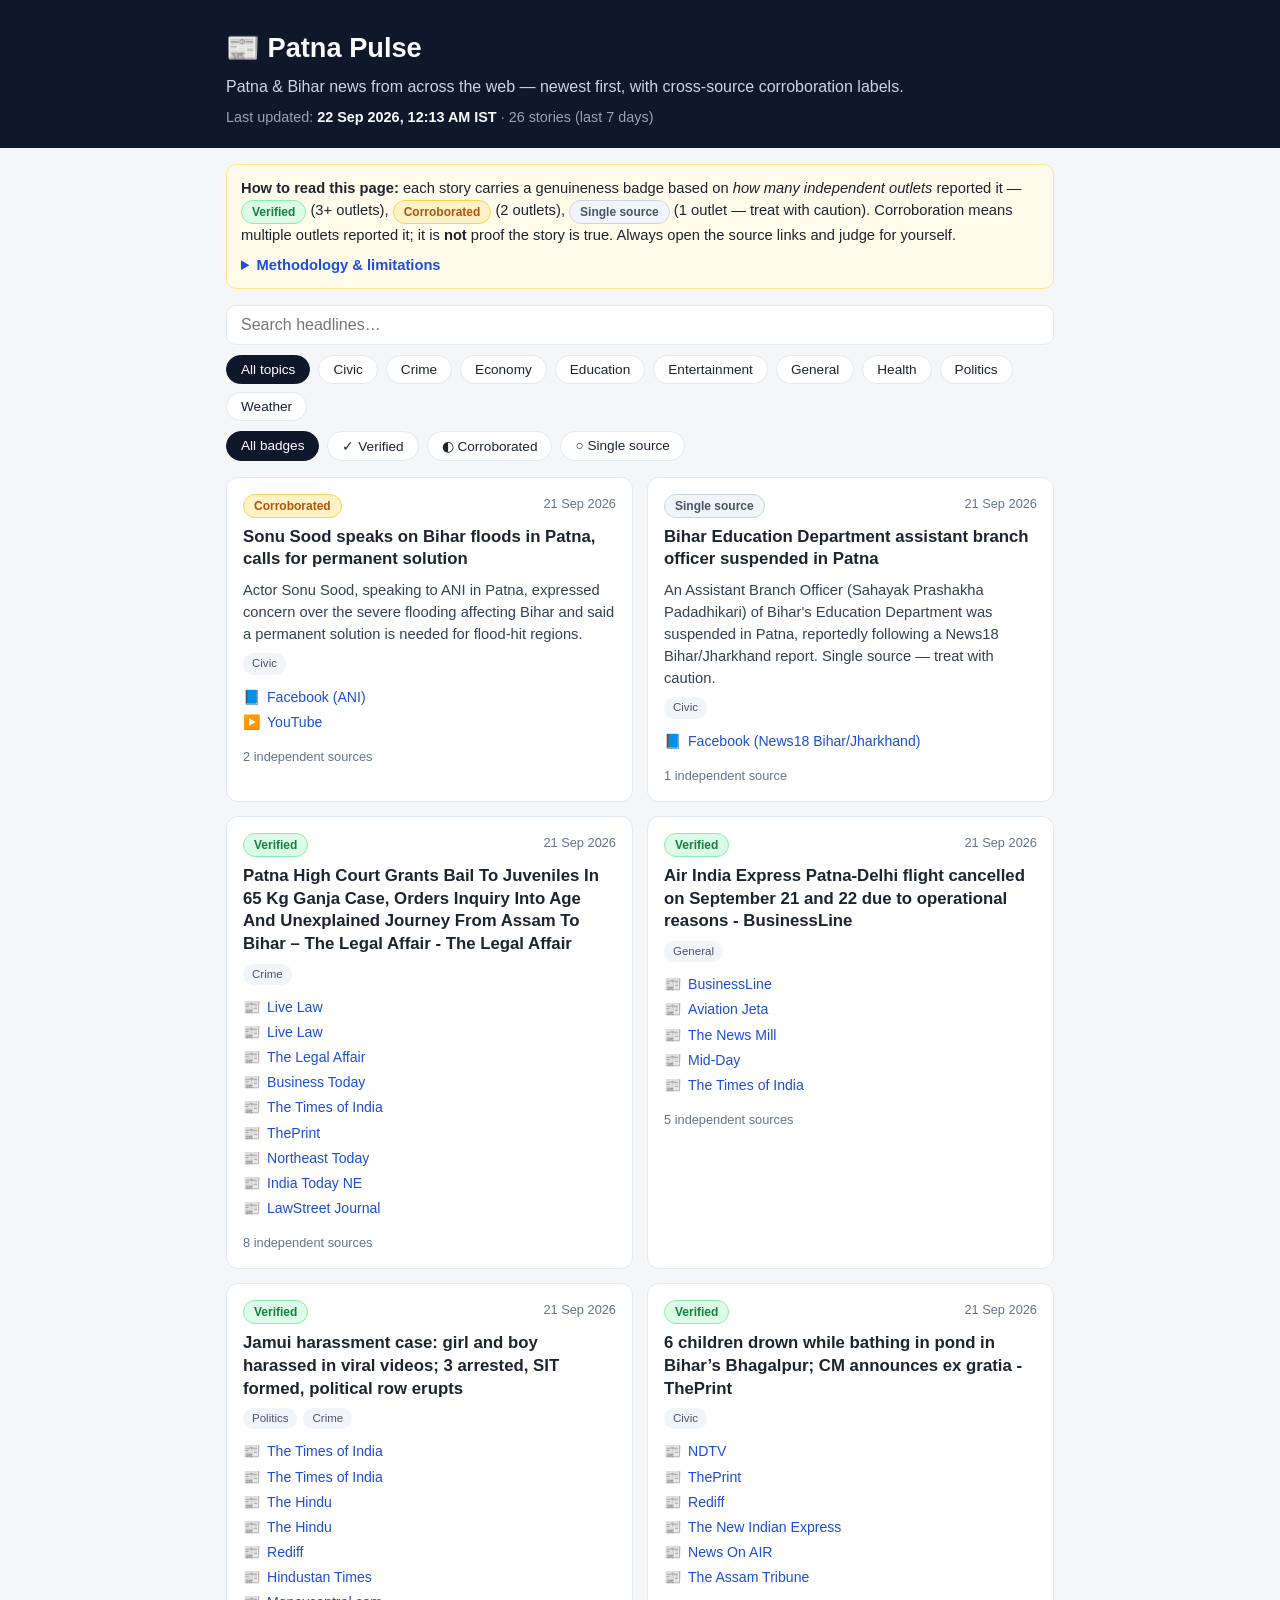
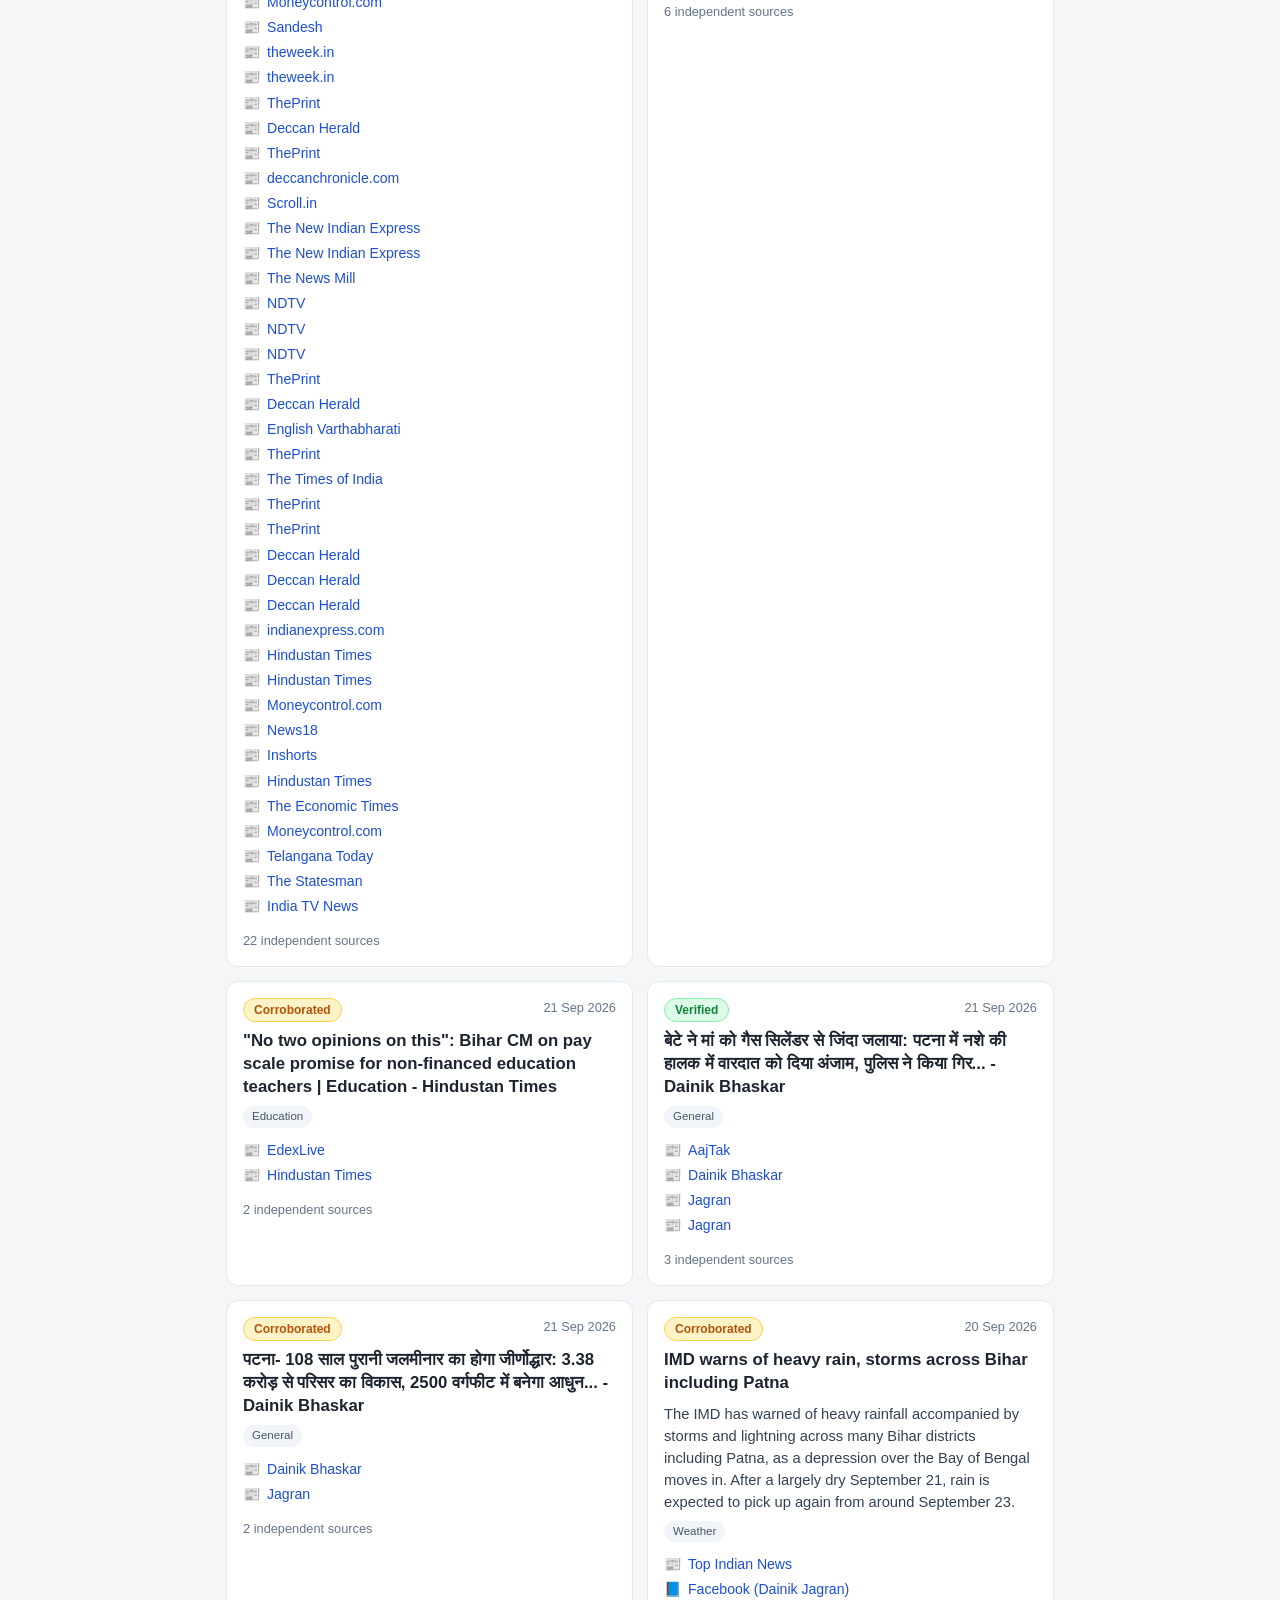
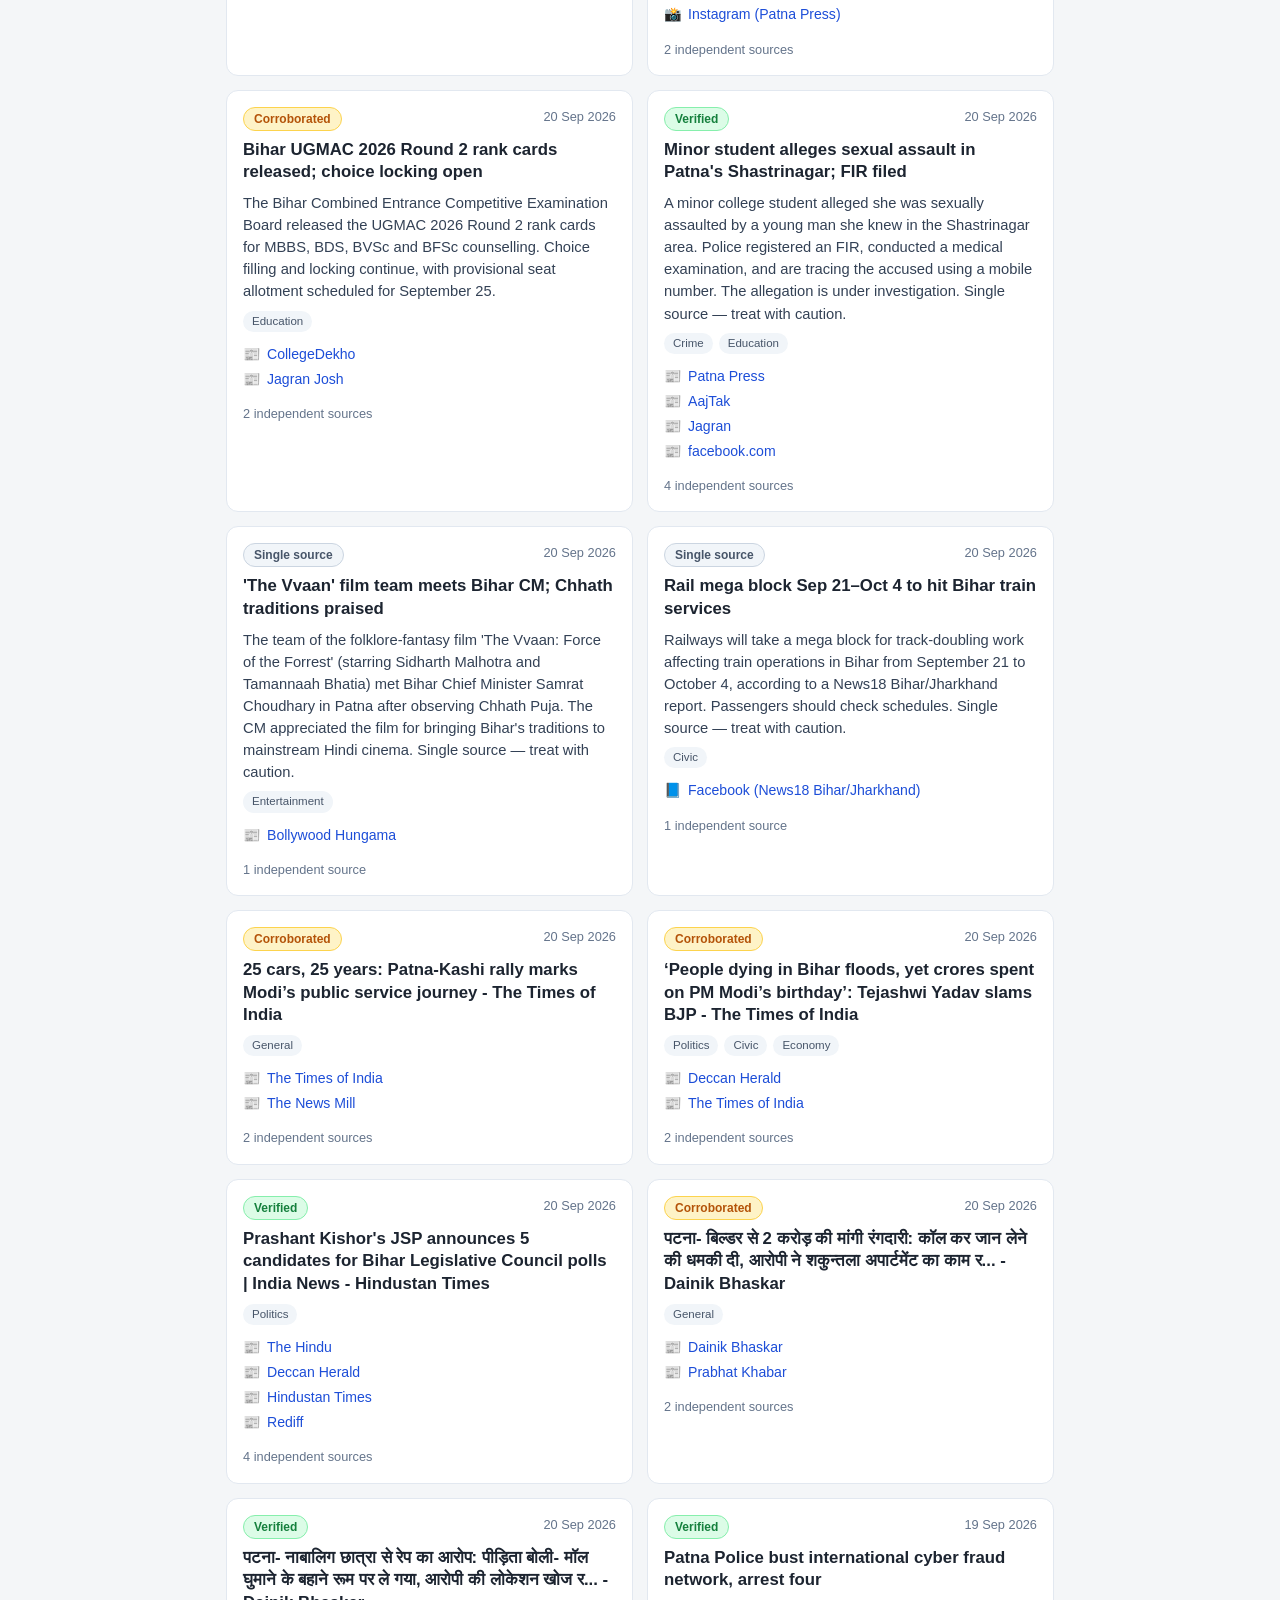
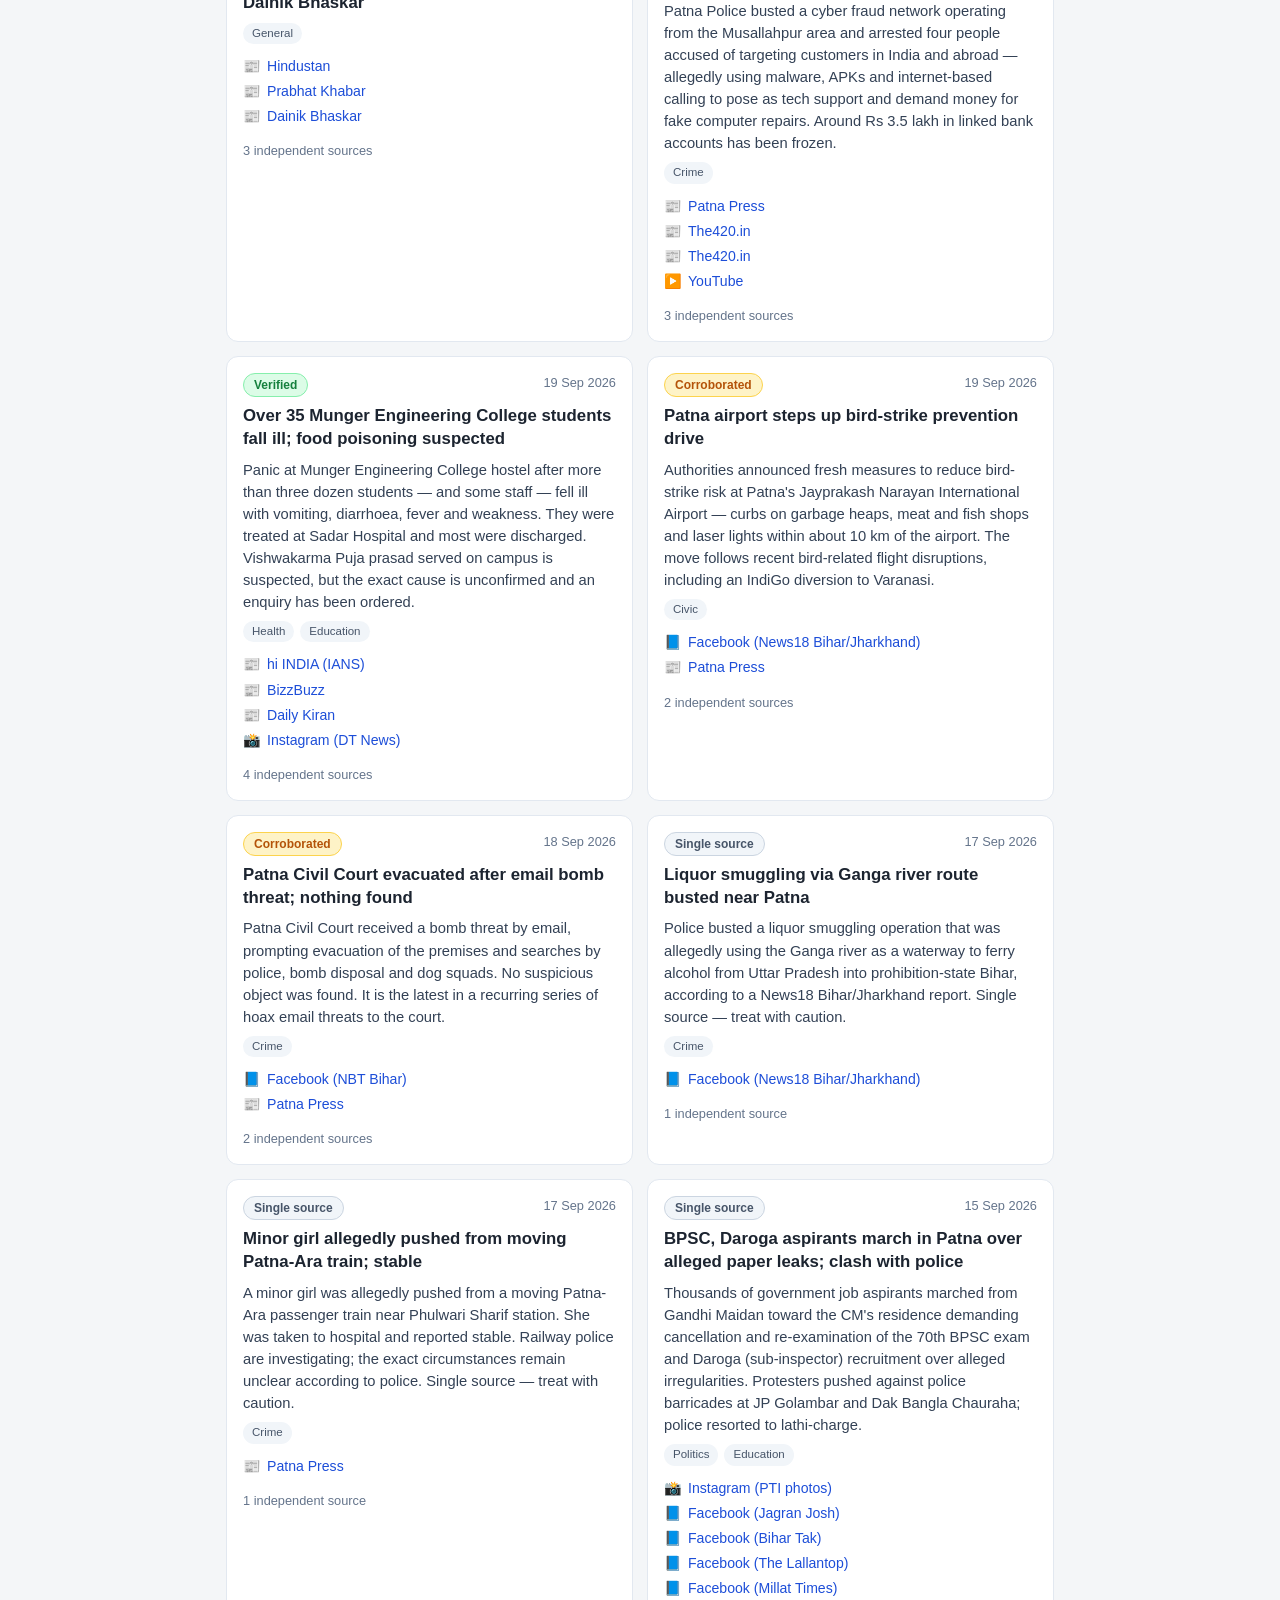
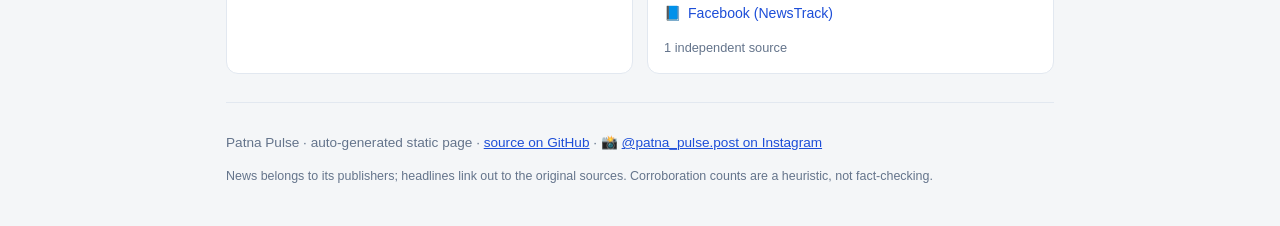
==== index.html @ 286bb469 "Link @patna_pulse.post Instagram in footer: index.html" ====
<!DOCTYPE html>
<html lang="en">
<head>
<meta charset="UTF-8">
<meta name="viewport" content="width=device-width, initial-scale=1.0">
<title>Patna Pulse — Bihar News Tracker</title>
<meta name="description" content="Curated Patna & Bihar news from multiple sources, with cross-source corroboration labels. Updated daily.">
<link rel="stylesheet" href="styles.css">
</head>
<body>
<header class="site-header">
  <div class="wrap">
    <h1>📰 Patna Pulse</h1>
    <p class="tagline">Patna &amp; Bihar news from across the web — newest first, with cross-source corroboration labels.</p>
    <p class="updated">Last updated: <strong id="last-updated">…</strong> · <span id="story-count"></span></p>
  </div>
</header>

<div class="wrap">
  <section class="disclaimer" aria-label="Methodology disclaimer">
    <strong>How to read this page:</strong>
    each story carries a genuineness badge based on <em>how many independent outlets</em> reported it —
    <span class="badge b-verified">Verified</span> (3+ outlets),
    <span class="badge b-corroborated">Corroborated</span> (2 outlets),
    <span class="badge b-single">Single source</span> (1 outlet — treat with caution).
    Corroboration means multiple outlets reported it; it is <strong>not</strong> proof the story is true.
    Always open the source links and judge for yourself.
    <details>
      <summary>Methodology &amp; limitations</summary>
      <ul>
        <li>Stories are collected from Google News RSS (Patna/Bihar queries, English + Hindi) and a hand-verified list of web/social finds. No story is invented — every card links to real sources.</li>
        <li>Headlines saying the same thing are grouped by keyword overlap; outlet counts use distinct outlets, not raw link counts.</li>
        <li>Only stories from the last 7 days are shown. Auto-collected items need 2+ outlets to appear; hand-verified items always appear, even single-source.</li>
        <li>Coverage is best-effort: some outlets block automated collection, and social platforms (Instagram, Facebook, X, YouTube) are only represented via manually collected links. X/Twitter yielded no usable public links at last check.</li>
        <li>To regenerate: <code>python3 generate.py</code> (standard library only).</li>
      </ul>
    </details>
  </section>

  <section class="controls" aria-label="Filters">
    <input id="search" type="search" placeholder="Search headlines…" aria-label="Search headlines">
    <div class="chip-row" id="topic-chips" role="group" aria-label="Filter by topic"></div>
    <div class="chip-row" id="badge-chips" role="group" aria-label="Filter by genuineness">
      <button class="chip active" data-badge="all">All badges</button>
      <button class="chip" data-badge="verified">✓ Verified</button>
      <button class="chip" data-badge="corroborated">◐ Corroborated</button>
      <button class="chip" data-badge="single">○ Single source</button>
    </div>
  </section>

  <main id="stories" aria-live="polite"></main>
  <p id="empty" class="empty" hidden>No stories match your filters.</p>

  <footer class="site-footer">
    <p>Patna Pulse · auto-generated static page · <a href="https://github.com/niteshlhsnda-droid/patna-pulse">source on GitHub</a> · 📸 <a href="https://www.instagram.com/patna_pulse.post/">@patna_pulse.post on Instagram</a></p>
    <p class="fine">News belongs to its publishers; headlines link out to the original sources. Corroboration counts are a heuristic, not fact-checking.</p>
  </footer>
</div>

<script src="app.js"></script>
</body>
</html>
---- styles.css ----
:root {
  --bg: #f4f6f8;
  --card: #ffffff;
  --ink: #1c2430;
  --muted: #64748b;
  --line: #e2e8f0;
  --green: #15803d;
  --green-bg: #dcfce7;
  --amber: #b45309;
  --amber-bg: #fef3c7;
  --gray: #475569;
  --gray-bg: #f1f5f9;
  --accent: #1d4ed8;
}
* { box-sizing: border-box; }
body {
  margin: 0;
  background: var(--bg);
  color: var(--ink);
  font-family: -apple-system, BlinkMacSystemFont, "Segoe UI", Roboto,
    "Noto Sans", Arial, sans-serif;
  line-height: 1.5;
}
.wrap { max-width: 860px; margin: 0 auto; padding: 0 16px; }

.site-header {
  background: #0f172a;
  color: #f8fafc;
  padding: 28px 0 20px;
  margin-bottom: 16px;
}
.site-header h1 { margin: 0 0 6px; font-size: 1.7rem; }
.tagline { margin: 0 0 8px; color: #cbd5e1; }
.updated { margin: 0; color: #94a3b8; font-size: 0.9rem; }
.updated strong { color: #f8fafc; }

.disclaimer {
  background: #fffbeb;
  border: 1px solid #fde68a;
  border-radius: 10px;
  padding: 12px 14px;
  font-size: 0.92rem;
  margin-bottom: 16px;
}
.disclaimer details { margin-top: 8px; }
.disclaimer summary { cursor: pointer; color: var(--accent); font-weight: 600; }
.disclaimer ul { margin: 8px 0 0; padding-left: 20px; }
.disclaimer li { margin-bottom: 6px; }
.disclaimer code { background: #fef3c7; padding: 1px 5px; border-radius: 4px; }

.badge {
  display: inline-block;
  font-size: 0.75rem;
  font-weight: 700;
  padding: 2px 10px;
  border-radius: 999px;
  white-space: nowrap;
  vertical-align: middle;
}
.b-verified { background: var(--green-bg); color: var(--green); border: 1px solid #86efac; }
.b-corroborated { background: var(--amber-bg); color: var(--amber); border: 1px solid #fcd34d; }
.b-single { background: var(--gray-bg); color: var(--gray); border: 1px solid #cbd5e1; }

.controls { margin-bottom: 16px; }
#search {
  width: 100%;
  padding: 10px 14px;
  font-size: 1rem;
  border: 1px solid var(--line);
  border-radius: 10px;
  margin-bottom: 10px;
  background: #fff;
}
.chip-row { display: flex; flex-wrap: wrap; gap: 8px; margin-bottom: 10px; }
.chip {
  border: 1px solid var(--line);
  background: #fff;
  border-radius: 999px;
  padding: 6px 14px;
  font-size: 0.85rem;
  cursor: pointer;
  color: var(--ink);
}
.chip.active { background: #0f172a; color: #fff; border-color: #0f172a; }

#stories {
  display: grid;
  grid-template-columns: 1fr;
  gap: 14px;
}
@media (min-width: 700px) {
  #stories { grid-template-columns: 1fr 1fr; }
}
.card {
  background: var(--card);
  border: 1px solid var(--line);
  border-radius: 12px;
  padding: 16px;
  display: flex;
  flex-direction: column;
  gap: 8px;
}
.card-top { display: flex; justify-content: space-between; align-items: flex-start; gap: 8px; }
.card-date { font-size: 0.8rem; color: var(--muted); white-space: nowrap; }
.card h2 { margin: 0; font-size: 1.05rem; line-height: 1.35; }
.card-summary { margin: 0; font-size: 0.92rem; color: #334155; }
.topics { display: flex; flex-wrap: wrap; gap: 6px; }
.topic {
  font-size: 0.72rem;
  background: var(--gray-bg);
  color: var(--gray);
  border-radius: 999px;
  padding: 2px 9px;
  text-transform: capitalize;
}
.sources { margin: 4px 0 0; padding: 0; list-style: none; }
.sources li { margin-bottom: 4px; font-size: 0.88rem; }
.sources a { color: var(--accent); text-decoration: none; word-break: break-word; }
.sources a:hover { text-decoration: underline; }
.src-type { margin-right: 6px; }
.src-count { font-size: 0.8rem; color: var(--muted); margin-top: 2px; }

.empty { text-align: center; color: var(--muted); padding: 40px 0; }

.site-footer {
  margin: 28px 0 40px;
  padding-top: 16px;
  border-top: 1px solid var(--line);
  color: var(--muted);
  font-size: 0.85rem;
}
.site-footer a { color: var(--accent); }
.fine { font-size: 0.78rem; }
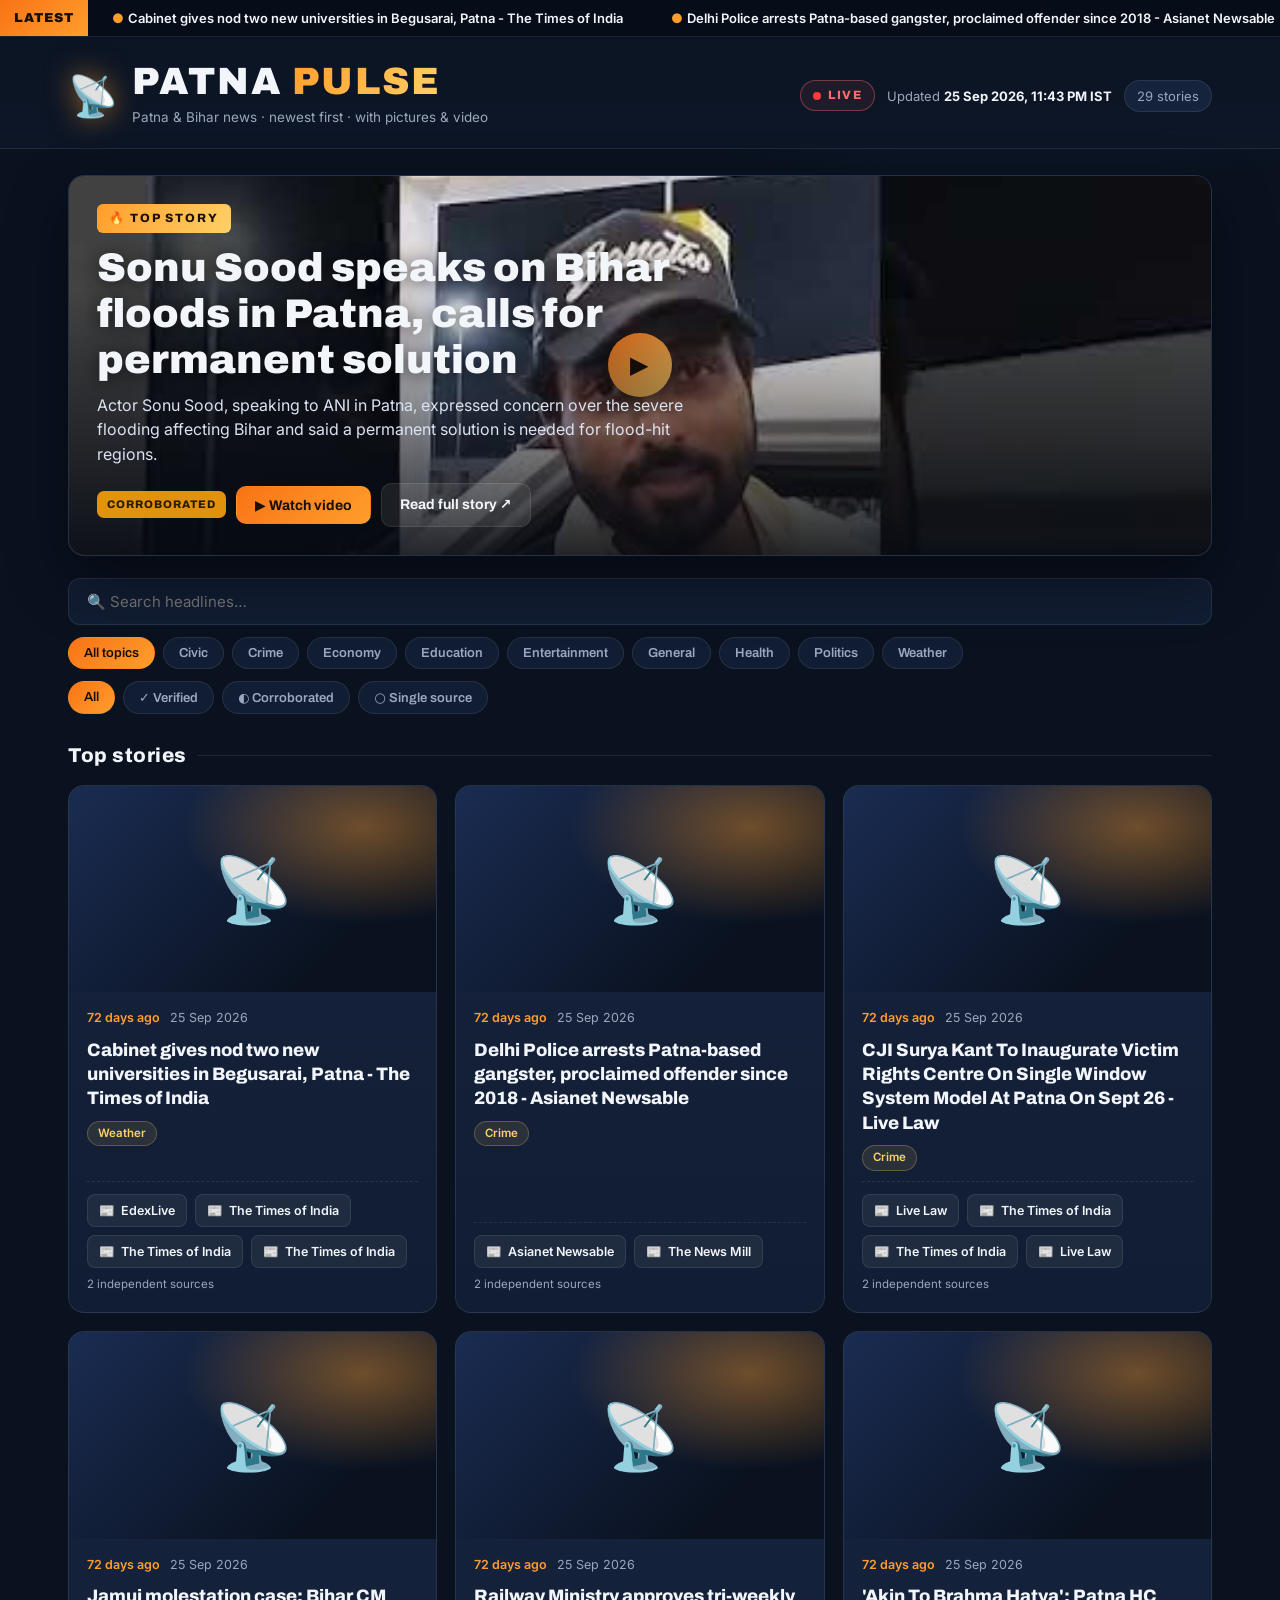
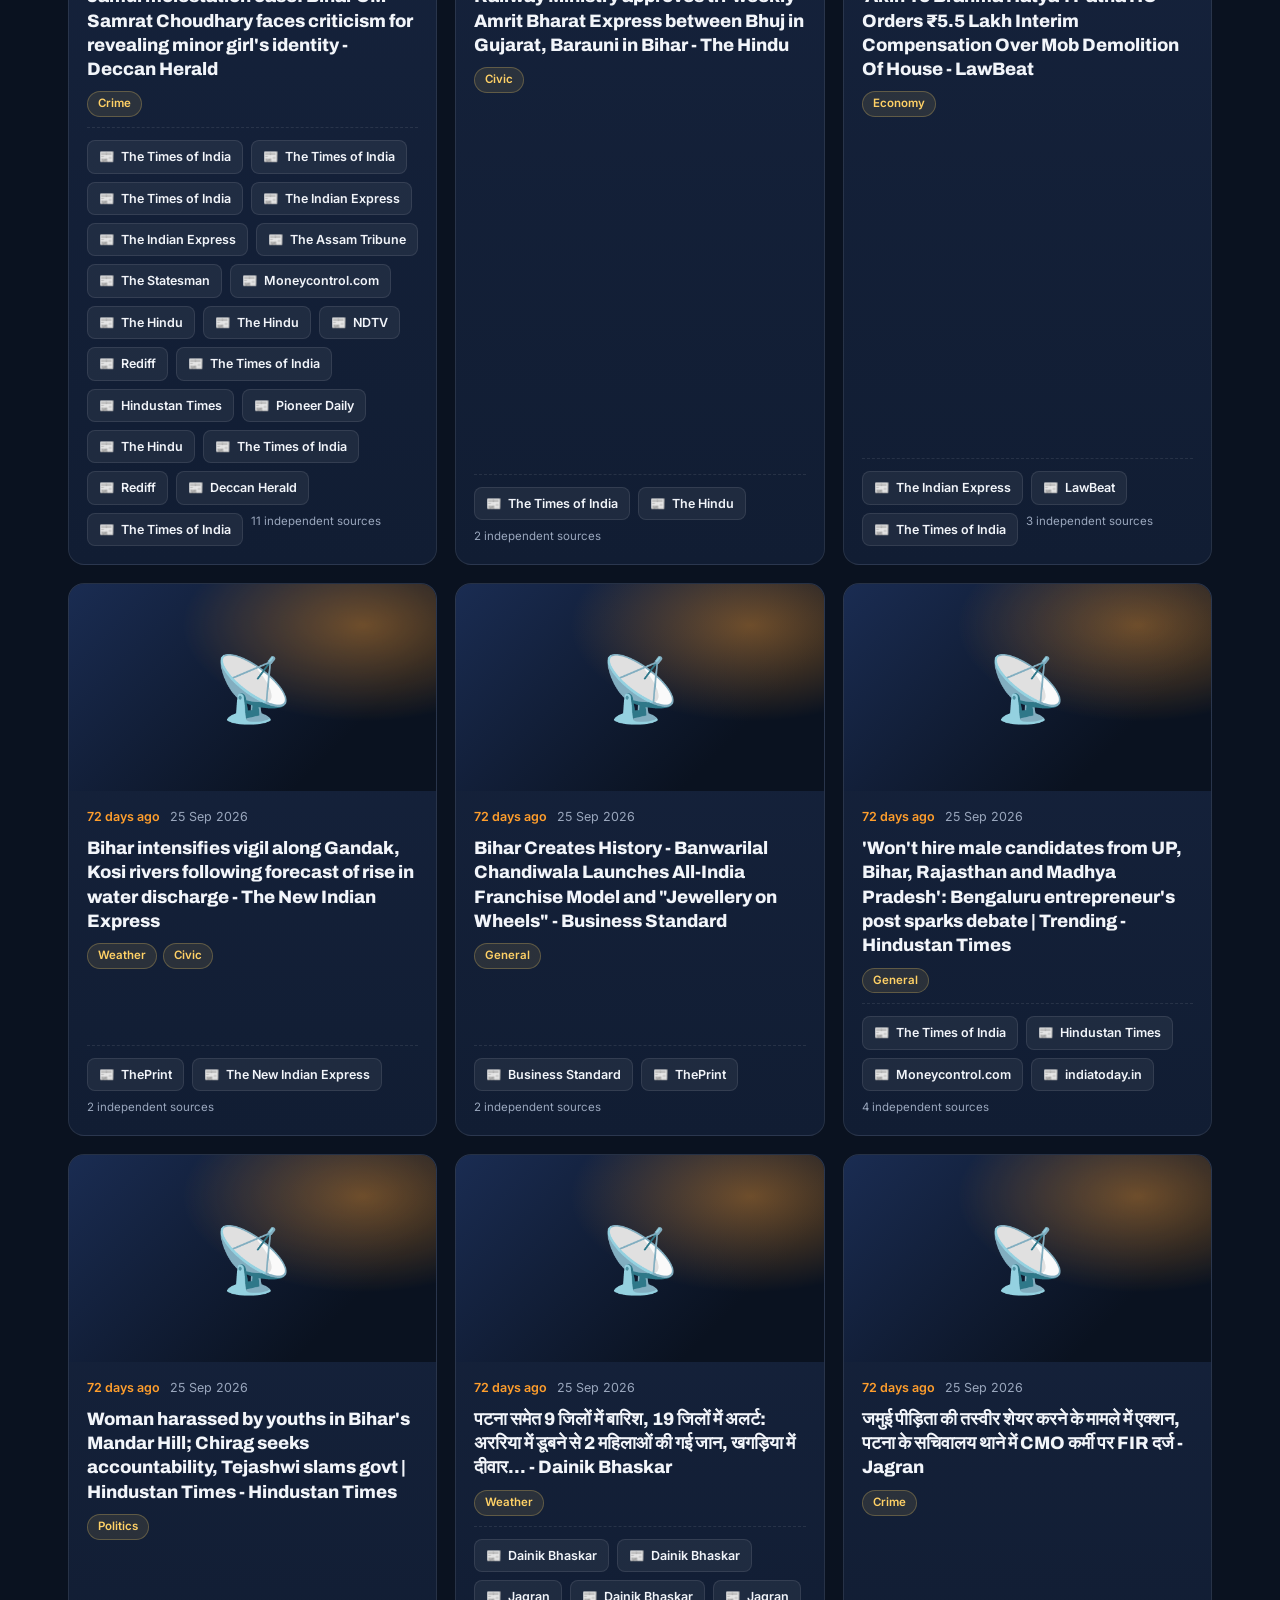
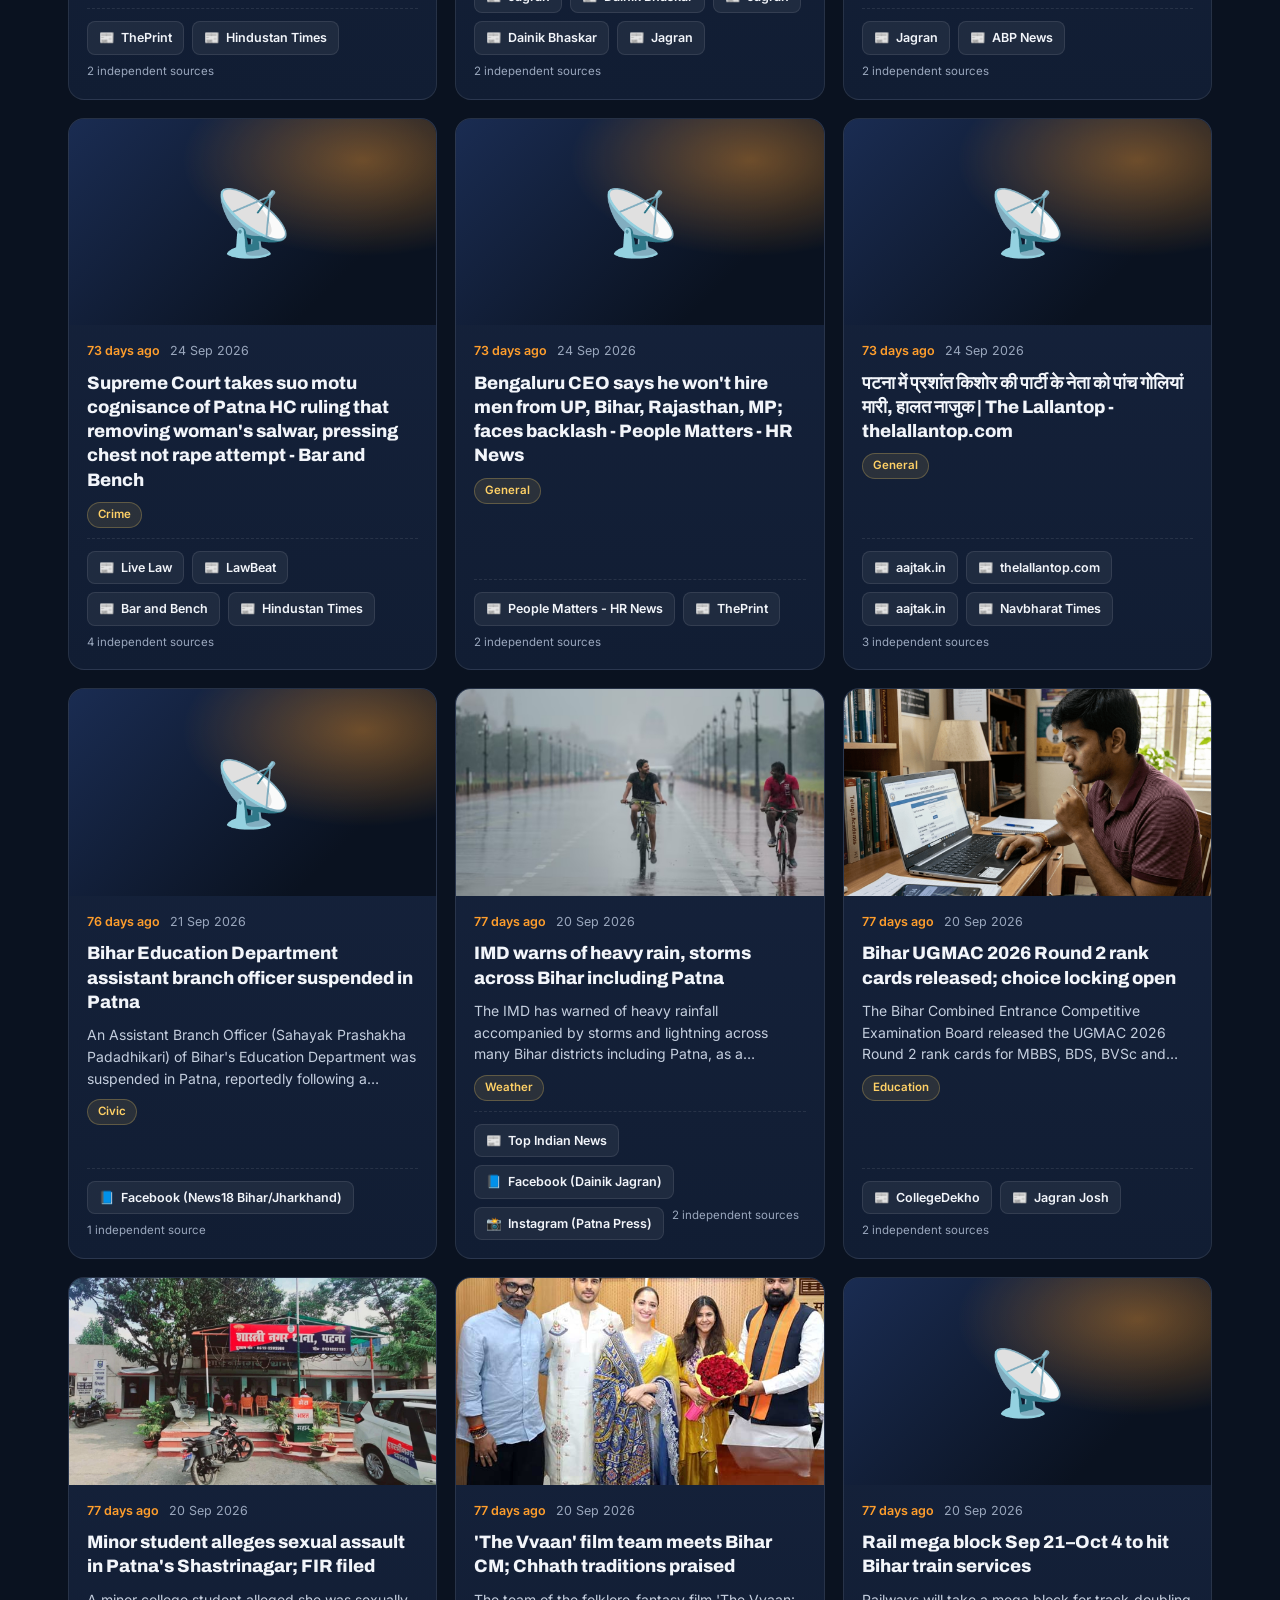
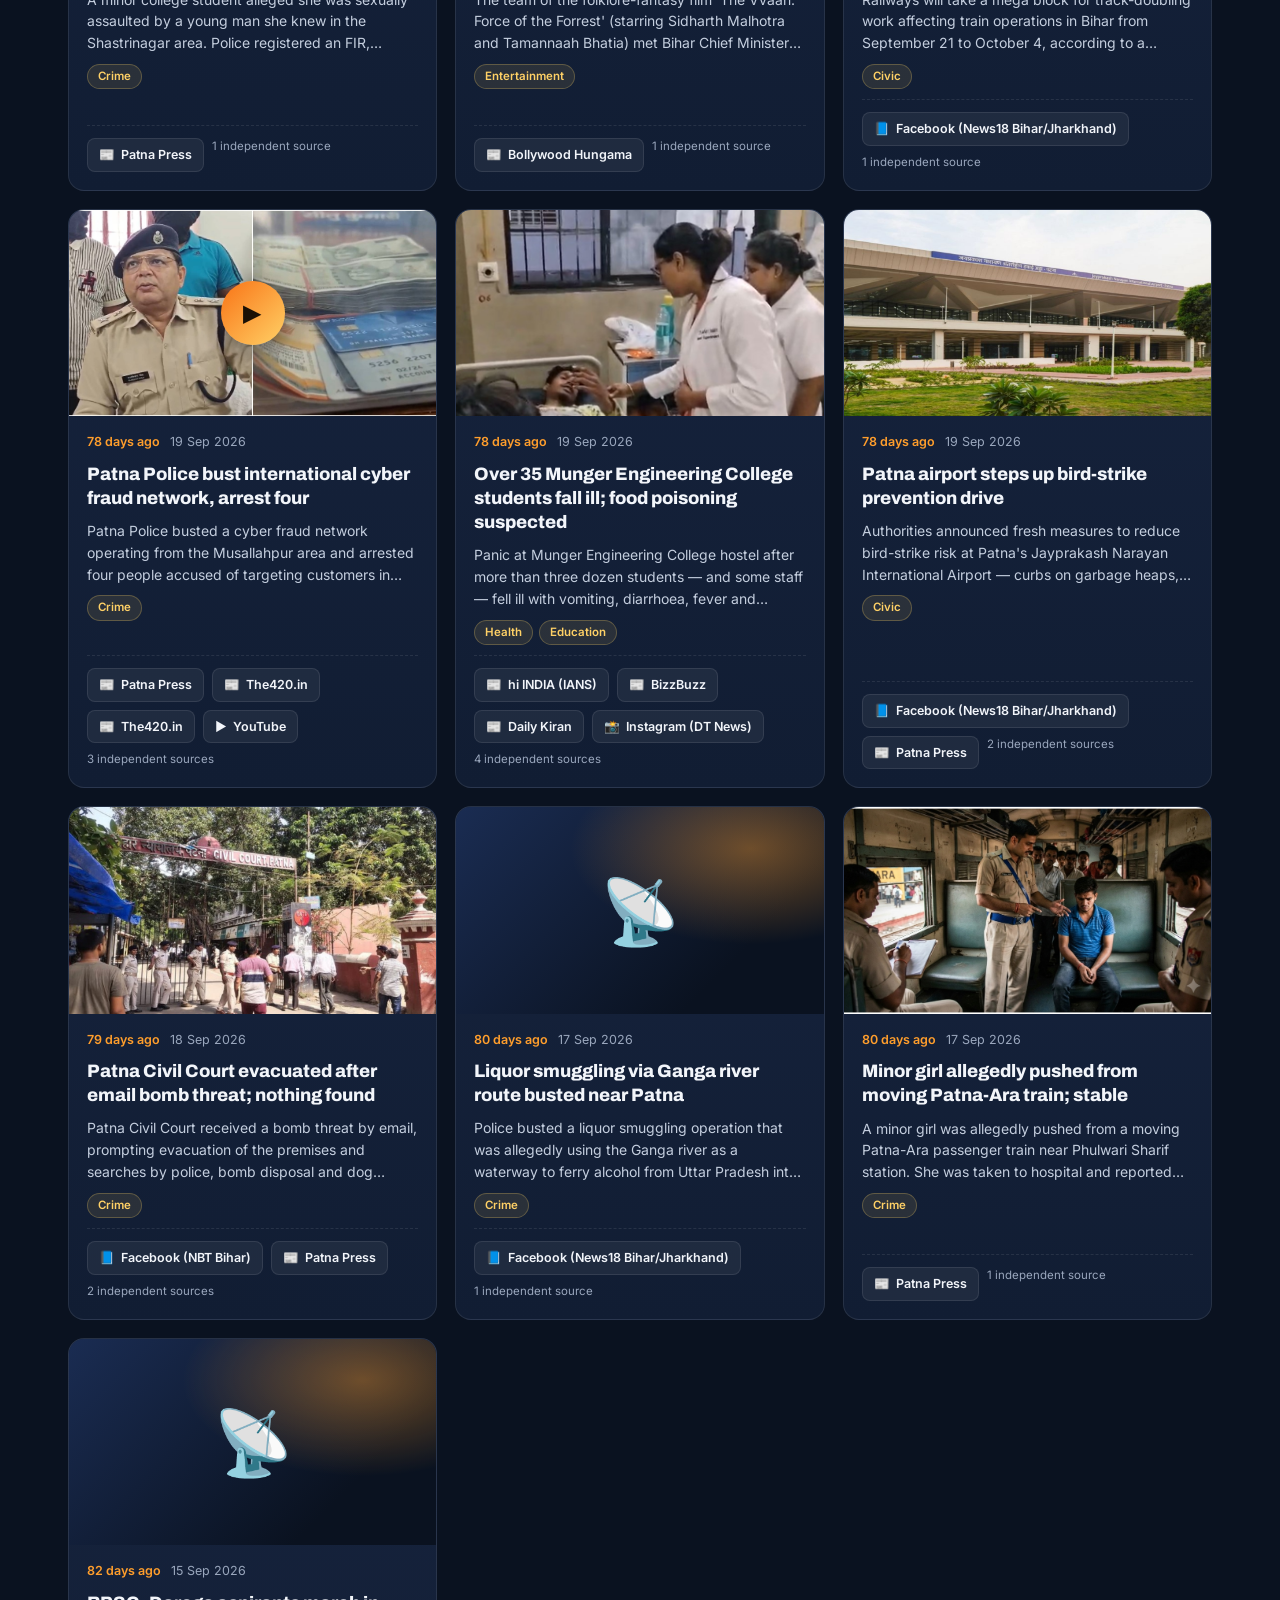
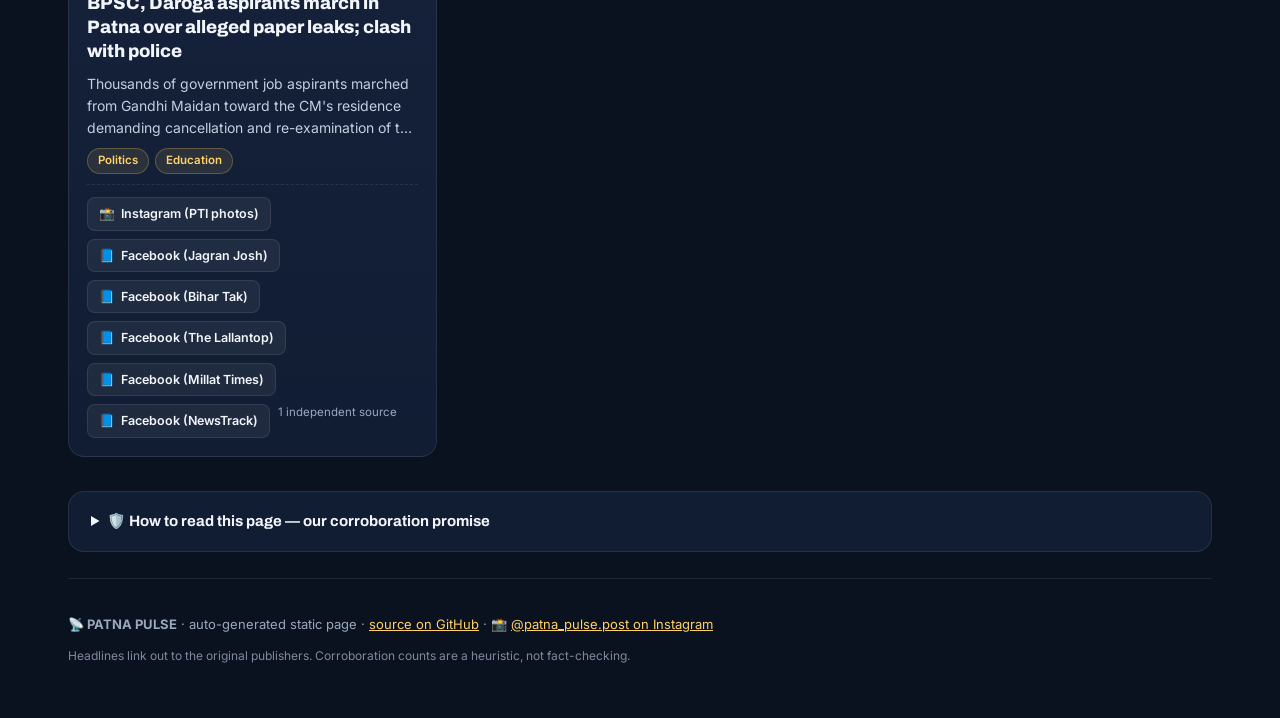
==== commit 037dd3db: "Redesign: dark news-channel theme with hero, story images, inline video - New dark navy + saffron vi" ====
--- a/index.html
+++ b/index.html
@@ -1,61 +1,81 @@
 <!DOCTYPE html>
 <html lang="en">
 <head>
+<script src="/patna-pulse/auth.js"></script>
 <meta charset="UTF-8">
 <meta name="viewport" content="width=device-width, initial-scale=1.0">
-<title>Patna Pulse — Bihar News Tracker</title>
-<meta name="description" content="Curated Patna & Bihar news from multiple sources, with cross-source corroboration labels. Updated daily.">
+<title>Patna Pulse 📡 — Patna &amp; Bihar News, Newest First</title>
+<meta name="description" content="Patna & Bihar news, newest first — with pictures, videos and cross-source corroboration labels. Updated daily.">
+<link rel="preconnect" href="https://fonts.googleapis.com">
+<link rel="preconnect" href="https://fonts.gstatic.com" crossorigin>
+<link href="https://fonts.googleapis.com/css2?family=Archivo:wght@500;600;700;800;900&family=Inter:wght@400;500;600&display=swap" rel="stylesheet">
 <link rel="stylesheet" href="styles.css">
 </head>
 <body>
-<header class="site-header">
-  <div class="wrap">
-    <h1>📰 Patna Pulse</h1>
-    <p class="tagline">Patna &amp; Bihar news from across the web — newest first, with cross-source corroboration labels.</p>
-    <p class="updated">Last updated: <strong id="last-updated">…</strong> · <span id="story-count"></span></p>
+
+<div class="ticker" aria-label="Latest headlines">
+  <span class="ticker-label">LATEST</span>
+  <div class="ticker-view"><div class="ticker-track" id="ticker-track"></div></div>
+</div>
+
+<header class="masthead">
+  <div class="wrap masthead-in">
+    <div class="brand">
+      <span class="brand-mark" aria-hidden="true">📡</span>
+      <div>
+        <h1>PATNA <span>PULSE</span></h1>
+        <p class="tagline">Patna &amp; Bihar news · newest first · with pictures &amp; video</p>
+      </div>
+    </div>
+    <div class="masthead-meta">
+      <span class="live"><span class="live-dot"></span>LIVE</span>
+      <span class="updated">Updated <strong id="last-updated">…</strong></span>
+      <span class="story-count" id="story-count"></span>
+    </div>
   </div>
 </header>
 
-<div class="wrap">
-  <section class="disclaimer" aria-label="Methodology disclaimer">
-    <strong>How to read this page:</strong>
-    each story carries a genuineness badge based on <em>how many independent outlets</em> reported it —
-    <span class="badge b-verified">Verified</span> (3+ outlets),
-    <span class="badge b-corroborated">Corroborated</span> (2 outlets),
-    <span class="badge b-single">Single source</span> (1 outlet — treat with caution).
-    Corroboration means multiple outlets reported it; it is <strong>not</strong> proof the story is true.
-    Always open the source links and judge for yourself.
-    <details>
-      <summary>Methodology &amp; limitations</summary>
-      <ul>
-        <li>Stories are collected from Google News RSS (Patna/Bihar queries, English + Hindi) and a hand-verified list of web/social finds. No story is invented — every card links to real sources.</li>
-        <li>Headlines saying the same thing are grouped by keyword overlap; outlet counts use distinct outlets, not raw link counts.</li>
-        <li>Only stories from the last 7 days are shown. Auto-collected items need 2+ outlets to appear; hand-verified items always appear, even single-source.</li>
-        <li>Coverage is best-effort: some outlets block automated collection, and social platforms (Instagram, Facebook, X, YouTube) are only represented via manually collected links. X/Twitter yielded no usable public links at last check.</li>
-        <li>To regenerate: <code>python3 generate.py</code> (standard library only).</li>
-      </ul>
-    </details>
-  </section>
+<main class="wrap">
+  <section id="hero" aria-label="Top story"></section>
 
   <section class="controls" aria-label="Filters">
-    <input id="search" type="search" placeholder="Search headlines…" aria-label="Search headlines">
+    <input id="search" type="search" placeholder="🔍 Search headlines…" aria-label="Search headlines" autocomplete="off">
     <div class="chip-row" id="topic-chips" role="group" aria-label="Filter by topic"></div>
-    <div class="chip-row" id="badge-chips" role="group" aria-label="Filter by genuineness">
-      <button class="chip active" data-badge="all">All badges</button>
+    <div class="chip-row" id="badge-chips" role="group" aria-label="Filter by corroboration">
+      <button class="chip active" data-badge="all">All</button>
       <button class="chip" data-badge="verified">✓ Verified</button>
       <button class="chip" data-badge="corroborated">◐ Corroborated</button>
       <button class="chip" data-badge="single">○ Single source</button>
     </div>
   </section>
 
-  <main id="stories" aria-live="polite"></main>
+  <h2 class="section-title">Top stories</h2>
+  <section id="grid" class="grid" aria-live="polite"></section>
   <p id="empty" class="empty" hidden>No stories match your filters.</p>
 
+  <section class="verify" aria-label="How we verify">
+    <details>
+      <summary>🛡️ How to read this page — our corroboration promise</summary>
+      <p>Every story carries a badge based on <em>how many independent outlets</em> reported it:
+        <span class="badge b-verified">Verified</span> (3+ outlets),
+        <span class="badge b-corroborated">Corroborated</span> (2 outlets),
+        <span class="badge b-single">Single source</span> (1 outlet — treat with caution).
+        Corroboration means multiple outlets reported it; it is <strong>not</strong> proof the story is true.
+        Always open the source links and judge for yourself.</p>
+      <ul>
+        <li>Stories come from Google News RSS (Patna/Bihar queries, English + Hindi) plus a hand-verified list of web finds. No story is invented — every card links to real sources.</li>
+        <li>Only the last 7 days are shown. Auto-collected items need 2+ outlets to appear; hand-verified items always appear.</li>
+        <li>Pictures are the publishers' own article images; videos play from the original platform. News belongs to its publishers.</li>
+        <li>To regenerate: <code>python3 generate.py</code> (standard library only).</li>
+      </ul>
+    </details>
+  </section>
+
   <footer class="site-footer">
-    <p>Patna Pulse · auto-generated static page · <a href="https://github.com/niteshlhsnda-droid/patna-pulse">source on GitHub</a> · 📸 <a href="https://www.instagram.com/patna_pulse.post/">@patna_pulse.post on Instagram</a></p>
-    <p class="fine">News belongs to its publishers; headlines link out to the original sources. Corroboration counts are a heuristic, not fact-checking.</p>
+    <p><strong>📡 PATNA PULSE</strong> · auto-generated static page · <a href="https://github.com/niteshlhsnda-droid/patna-pulse">source on GitHub</a> · 📸 <a href="https://www.instagram.com/patna_pulse.post/">@patna_pulse.post on Instagram</a></p>
+    <p class="fine">Headlines link out to the original publishers. Corroboration counts are a heuristic, not fact-checking.</p>
   </footer>
-</div>
+</main>
 
 <script src="app.js"></script>
 </body>
--- a/styles.css
+++ b/styles.css
@@ -1,133 +1,234 @@
+/* Patna Pulse — dark navy + saffron news-channel theme */
 :root {
-  --bg: #f4f6f8;
-  --card: #ffffff;
-  --ink: #1c2430;
-  --muted: #64748b;
-  --line: #e2e8f0;
-  --green: #15803d;
-  --green-bg: #dcfce7;
-  --amber: #b45309;
-  --amber-bg: #fef3c7;
-  --gray: #475569;
-  --gray-bg: #f1f5f9;
-  --accent: #1d4ed8;
-}
+  --bg: #0a1220;
+  --bg2: #0d1626;
+  --panel: #111d33;
+  --panel2: #16233d;
+  --line: rgba(255, 255, 255, .09);
+  --text: #f2f5fa;
+  --muted: #9aa7bd;
+  --saffron: #ff9e2c;
+  --saffron-deep: #f97316;
+  --gold: #ffd166;
+  --green: #22c55e;
+  --amber: #f59e0b;
+  --red: #ef4444;
+  --radius: 16px;
+  --font-d: "Archivo", system-ui, sans-serif;
+  --font-b: "Inter", system-ui, sans-serif;
+}
+
 * { box-sizing: border-box; }
+html { scroll-behavior: smooth; }
 body {
   margin: 0;
-  background: var(--bg);
-  color: var(--ink);
-  font-family: -apple-system, BlinkMacSystemFont, "Segoe UI", Roboto,
-    "Noto Sans", Arial, sans-serif;
-  line-height: 1.5;
-}
-.wrap { max-width: 860px; margin: 0 auto; padding: 0 16px; }
-
-.site-header {
-  background: #0f172a;
-  color: #f8fafc;
-  padding: 28px 0 20px;
-  margin-bottom: 16px;
-}
-.site-header h1 { margin: 0 0 6px; font-size: 1.7rem; }
-.tagline { margin: 0 0 8px; color: #cbd5e1; }
-.updated { margin: 0; color: #94a3b8; font-size: 0.9rem; }
-.updated strong { color: #f8fafc; }
-
-.disclaimer {
-  background: #fffbeb;
-  border: 1px solid #fde68a;
-  border-radius: 10px;
-  padding: 12px 14px;
-  font-size: 0.92rem;
-  margin-bottom: 16px;
-}
-.disclaimer details { margin-top: 8px; }
-.disclaimer summary { cursor: pointer; color: var(--accent); font-weight: 600; }
-.disclaimer ul { margin: 8px 0 0; padding-left: 20px; }
-.disclaimer li { margin-bottom: 6px; }
-.disclaimer code { background: #fef3c7; padding: 1px 5px; border-radius: 4px; }
-
+  background: radial-gradient(1200px 500px at 80% -10%, #16294d 0%, var(--bg) 55%) fixed, var(--bg);
+  color: var(--text);
+  font-family: var(--font-b);
+  line-height: 1.55;
+  -webkit-font-smoothing: antialiased;
+}
+.wrap { max-width: 1180px; margin: 0 auto; padding: 0 18px; }
+a { color: var(--gold); }
+
+/* ---------- ticker ---------- */
+.ticker {
+  display: flex; align-items: stretch;
+  background: #070d18;
+  border-bottom: 1px solid var(--line);
+  font-size: 13px; overflow: hidden;
+}
+.ticker-label {
+  flex: 0 0 auto; display: flex; align-items: center;
+  background: linear-gradient(135deg, var(--saffron-deep), var(--saffron));
+  color: #1a1005; font-family: var(--font-d); font-weight: 900;
+  letter-spacing: 1px; padding: 8px 14px; z-index: 2;
+}
+.ticker-view { overflow: hidden; flex: 1; display: flex; align-items: center; }
+.ticker-track {
+  display: inline-flex; gap: 48px; white-space: nowrap;
+  padding-left: 24px; animation: tick 60s linear infinite;
+  color: var(--muted);
+}
+.ticker-track b { color: var(--text); font-weight: 600; }
+.ticker-track .tdot { color: var(--saffron); }
+@keyframes tick { from { transform: translateX(0); } to { transform: translateX(-50%); } }
+
+/* ---------- masthead ---------- */
+.masthead {
+  background: linear-gradient(180deg, rgba(10,18,32,.4), rgba(10,18,32,0)),
+              var(--bg2);
+  border-bottom: 1px solid var(--line);
+  padding: 26px 0 20px;
+}
+.masthead-in { display: flex; justify-content: space-between; align-items: center; gap: 16px; flex-wrap: wrap; }
+.brand { display: flex; align-items: center; gap: 14px; }
+.brand-mark {
+  font-size: 40px; line-height: 1;
+  filter: drop-shadow(0 0 14px rgba(255,158,44,.55));
+}
+.brand h1 {
+  margin: 0; font-family: var(--font-d); font-weight: 900;
+  font-size: clamp(26px, 4.5vw, 38px); letter-spacing: 2px; line-height: 1;
+}
+.brand h1 span {
+  background: linear-gradient(120deg, var(--saffron), var(--gold));
+  -webkit-background-clip: text; background-clip: text; color: transparent;
+}
+.tagline { margin: 6px 0 0; color: var(--muted); font-size: 13.5px; }
+.masthead-meta { display: flex; align-items: center; gap: 12px; flex-wrap: wrap; font-size: 13px; color: var(--muted); }
+.live {
+  display: inline-flex; align-items: center; gap: 7px;
+  font-family: var(--font-d); font-weight: 800; font-size: 12px; letter-spacing: 1.5px;
+  color: #ff6b6b; border: 1px solid rgba(255,107,107,.4); border-radius: 999px;
+  padding: 5px 12px; background: rgba(255,107,107,.08);
+}
+.live-dot { width: 8px; height: 8px; border-radius: 50%; background: #ff3b3b; animation: pulse 1.6s infinite; }
+@keyframes pulse { 0%,100% { opacity: 1; transform: scale(1);} 50% { opacity: .45; transform: scale(.8);} }
+.updated strong { color: var(--text); }
+.story-count { background: var(--panel2); border: 1px solid var(--line); border-radius: 999px; padding: 5px 12px; }
+
+/* ---------- hero ---------- */
+#hero { margin: 26px 0 8px; }
+.hero-card {
+  position: relative; border-radius: var(--radius); overflow: hidden;
+  border: 1px solid var(--line); background: var(--panel);
+  min-height: 340px; display: flex; align-items: flex-end;
+  box-shadow: 0 24px 60px rgba(0,0,0,.45);
+}
+.hero-media { position: absolute; inset: 0; }
+.hero-media img { width: 100%; height: 100%; object-fit: cover; display: block; }
+.hero-fallback {
+  position: absolute; inset: 0;
+  background:
+    radial-gradient(600px 300px at 85% 15%, rgba(255,158,44,.35), transparent 60%),
+    linear-gradient(135deg, #16294d, #0a1220 70%);
+  display: flex; align-items: center; justify-content: center;
+  font-size: 120px; opacity: .9;
+}
+.hero-shade { position: absolute; inset: 0; background: linear-gradient(180deg, rgba(6,10,18,.05) 30%, rgba(6,10,18,.88) 100%); }
+.hero-body { position: relative; padding: 28px; max-width: 760px; }
+.hero-kicker {
+  display: inline-block; font-family: var(--font-d); font-weight: 800; font-size: 12px;
+  letter-spacing: 2px; color: #1a1005; background: linear-gradient(120deg, var(--saffron), var(--gold));
+  border-radius: 6px; padding: 5px 12px; margin-bottom: 12px;
+}
+.hero-body h2 { margin: 0 0 10px; font-family: var(--font-d); font-weight: 900; font-size: clamp(24px, 4vw, 40px); line-height: 1.15; text-shadow: 0 2px 18px rgba(0,0,0,.6); }
+.hero-body .lede { margin: 0 0 16px; color: #dbe3f0; font-size: 16px; max-width: 62ch; }
+.hero-cta { display: flex; gap: 10px; flex-wrap: wrap; align-items: center; }
+.btn {
+  display: inline-flex; align-items: center; gap: 8px;
+  font-family: var(--font-d); font-weight: 700; font-size: 14px;
+  border-radius: 10px; padding: 10px 18px; text-decoration: none;
+  border: 1px solid transparent; cursor: pointer;
+}
+.btn-primary { background: linear-gradient(135deg, var(--saffron-deep), var(--saffron)); color: #1a1005; }
+.btn-ghost { background: rgba(255,255,255,.08); color: var(--text); border-color: var(--line); }
+.btn-ghost:hover { background: rgba(255,255,255,.14); }
+.hero-video { position: absolute; inset: 0; }
+.hero-video iframe { position: absolute; inset: 0; width: 100%; height: 100%; border: 0; }
+
+/* ---------- controls ---------- */
+.controls { margin: 22px 0 6px; display: grid; gap: 12px; }
+#search {
+  width: 100%; padding: 13px 18px; font-size: 15px; font-family: var(--font-b);
+  color: var(--text); background: var(--panel); border: 1px solid var(--line);
+  border-radius: 12px; outline: none;
+}
+#search:focus { border-color: var(--saffron); box-shadow: 0 0 0 3px rgba(255,158,44,.18); }
+.chip-row { display: flex; gap: 8px; flex-wrap: wrap; }
+.chip {
+  font-family: var(--font-d); font-weight: 600; font-size: 13px;
+  color: var(--muted); background: var(--panel); border: 1px solid var(--line);
+  border-radius: 999px; padding: 8px 15px; cursor: pointer;
+}
+.chip:hover { color: var(--text); border-color: rgba(255,158,44,.5); }
+.chip.active { color: #1a1005; background: linear-gradient(135deg, var(--saffron-deep), var(--saffron)); border-color: transparent; }
+
+.section-title {
+  font-family: var(--font-d); font-weight: 800; font-size: 20px; letter-spacing: .5px;
+  margin: 26px 0 14px; display: flex; align-items: center; gap: 10px;
+}
+.section-title::after { content: ""; flex: 1; height: 1px; background: var(--line); }
+
+/* ---------- story grid ---------- */
+.grid { display: grid; grid-template-columns: repeat(auto-fill, minmax(320px, 1fr)); gap: 18px; }
+.card {
+  background: linear-gradient(180deg, var(--panel2), var(--panel));
+  border: 1px solid var(--line); border-radius: var(--radius); overflow: hidden;
+  display: flex; flex-direction: column;
+  transition: transform .18s ease, box-shadow .18s ease, border-color .18s ease;
+}
+.card:hover { transform: translateY(-4px); border-color: rgba(255,158,44,.45); box-shadow: 0 18px 44px rgba(0,0,0,.5); }
+.card-media { position: relative; aspect-ratio: 16/9; background: #0b1424; overflow: hidden; }
+.card-media img { width: 100%; height: 100%; object-fit: cover; display: block; }
+.media-fallback {
+  width: 100%; height: 100%;
+  background:
+    radial-gradient(300px 160px at 80% 20%, rgba(255,158,44,.4), transparent 60%),
+    linear-gradient(135deg, #1a2c52, #0a1220 75%);
+  display: flex; align-items: center; justify-content: center; font-size: 64px;
+}
 .badge {
-  display: inline-block;
-  font-size: 0.75rem;
-  font-weight: 700;
-  padding: 2px 10px;
-  border-radius: 999px;
-  white-space: nowrap;
-  vertical-align: middle;
-}
-.b-verified { background: var(--green-bg); color: var(--green); border: 1px solid #86efac; }
-.b-corroborated { background: var(--amber-bg); color: var(--amber); border: 1px solid #fcd34d; }
-.b-single { background: var(--gray-bg); color: var(--gray); border: 1px solid #cbd5e1; }
-
-.controls { margin-bottom: 16px; }
-#search {
-  width: 100%;
-  padding: 10px 14px;
-  font-size: 1rem;
-  border: 1px solid var(--line);
-  border-radius: 10px;
-  margin-bottom: 10px;
-  background: #fff;
-}
-.chip-row { display: flex; flex-wrap: wrap; gap: 8px; margin-bottom: 10px; }
-.chip {
-  border: 1px solid var(--line);
-  background: #fff;
-  border-radius: 999px;
-  padding: 6px 14px;
-  font-size: 0.85rem;
-  cursor: pointer;
-  color: var(--ink);
-}
-.chip.active { background: #0f172a; color: #fff; border-color: #0f172a; }
-
-#stories {
-  display: grid;
-  grid-template-columns: 1fr;
-  gap: 14px;
-}
-@media (min-width: 700px) {
-  #stories { grid-template-columns: 1fr 1fr; }
-}
-.card {
-  background: var(--card);
-  border: 1px solid var(--line);
-  border-radius: 12px;
-  padding: 16px;
-  display: flex;
-  flex-direction: column;
-  gap: 8px;
-}
-.card-top { display: flex; justify-content: space-between; align-items: flex-start; gap: 8px; }
-.card-date { font-size: 0.8rem; color: var(--muted); white-space: nowrap; }
-.card h2 { margin: 0; font-size: 1.05rem; line-height: 1.35; }
-.card-summary { margin: 0; font-size: 0.92rem; color: #334155; }
-.topics { display: flex; flex-wrap: wrap; gap: 6px; }
+  position: absolute; top: 10px; left: 10px;
+  font-family: var(--font-d); font-weight: 800; font-size: 11px; letter-spacing: 1px;
+  text-transform: uppercase; border-radius: 7px; padding: 5px 10px;
+  backdrop-filter: blur(6px);
+}
+.b-verified { background: rgba(34,197,94,.92); color: #06210f; }
+.b-corroborated { background: rgba(245,158,11,.92); color: #2a1a02; }
+.b-single { background: rgba(239,68,68,.92); color: #2b0808; }
+.hero-cta .badge, .verify .badge { position: static; }
+.play-btn {
+  position: absolute; inset: 0; margin: auto; width: 64px; height: 64px; border-radius: 50%;
+  border: none; cursor: pointer; display: flex; align-items: center; justify-content: center;
+  font-size: 24px; color: #1a1005; padding-left: 4px;
+  background: linear-gradient(135deg, var(--saffron-deep), var(--gold));
+  box-shadow: 0 8px 28px rgba(0,0,0,.5);
+  transition: transform .15s ease;
+}
+.play-btn:hover { transform: scale(1.08); }
+.card-video { position: absolute; inset: 0; }
+.card-video iframe { width: 100%; height: 100%; border: 0; }
+.card-body { padding: 16px 18px 18px; display: flex; flex-direction: column; gap: 10px; flex: 1; }
+.card-meta { display: flex; align-items: center; gap: 10px; font-size: 12.5px; color: var(--muted); }
+.card-meta .rel { color: var(--saffron); font-weight: 600; }
+.card-body h3 { margin: 0; font-family: var(--font-d); font-weight: 800; font-size: 18px; line-height: 1.35; }
+.card-summary { margin: 0; color: #c4cede; font-size: 14px; display: -webkit-box; -webkit-line-clamp: 3; -webkit-box-orient: vertical; overflow: hidden; }
+.topics { display: flex; gap: 6px; flex-wrap: wrap; }
 .topic {
-  font-size: 0.72rem;
-  background: var(--gray-bg);
-  color: var(--gray);
-  border-radius: 999px;
-  padding: 2px 9px;
-  text-transform: capitalize;
-}
-.sources { margin: 4px 0 0; padding: 0; list-style: none; }
-.sources li { margin-bottom: 4px; font-size: 0.88rem; }
-.sources a { color: var(--accent); text-decoration: none; word-break: break-word; }
-.sources a:hover { text-decoration: underline; }
-.src-type { margin-right: 6px; }
-.src-count { font-size: 0.8rem; color: var(--muted); margin-top: 2px; }
+  font-size: 11.5px; font-weight: 600; color: var(--gold);
+  background: rgba(255,209,102,.1); border: 1px solid rgba(255,209,102,.25);
+  border-radius: 999px; padding: 3px 10px; text-transform: capitalize;
+}
+.sources { list-style: none; margin: auto 0 0; padding: 12px 0 0; display: flex; flex-wrap: wrap; gap: 8px; border-top: 1px dashed var(--line); }
+.src-btn {
+  display: inline-flex; align-items: center; gap: 6px;
+  font-size: 12.5px; font-weight: 600; color: var(--text); text-decoration: none;
+  background: rgba(255,255,255,.06); border: 1px solid var(--line);
+  border-radius: 8px; padding: 6px 11px;
+}
+.src-btn:hover { border-color: var(--saffron); color: var(--saffron); }
+.src-count { font-size: 11.5px; color: var(--muted); }
 
 .empty { text-align: center; color: var(--muted); padding: 40px 0; }
 
-.site-footer {
-  margin: 28px 0 40px;
-  padding-top: 16px;
-  border-top: 1px solid var(--line);
-  color: var(--muted);
-  font-size: 0.85rem;
-}
-.site-footer a { color: var(--accent); }
-.fine { font-size: 0.78rem; }
+/* ---------- verify strip & footer ---------- */
+.verify { margin: 34px 0 8px; }
+.verify details {
+  background: var(--panel); border: 1px solid var(--line); border-radius: var(--radius);
+  padding: 18px 22px; font-size: 14px; color: #c4cede;
+}
+.verify summary { cursor: pointer; font-family: var(--font-d); font-weight: 700; font-size: 15px; color: var(--text); }
+.verify ul { margin: 10px 0 0; padding-left: 20px; }
+.verify li { margin: 6px 0; }
+.verify code { background: rgba(255,255,255,.08); padding: 2px 7px; border-radius: 6px; font-size: 12.5px; }
+.site-footer { border-top: 1px solid var(--line); margin-top: 26px; padding: 22px 0 40px; color: var(--muted); font-size: 13px; }
+.site-footer .fine { font-size: 12px; opacity: .8; }
+
+@media (max-width: 640px) {
+  .hero-body { padding: 20px; }
+  .masthead-meta { width: 100%; }
+  .grid { grid-template-columns: 1fr; }
+  .ticker-track { animation-duration: 40s; }
+}
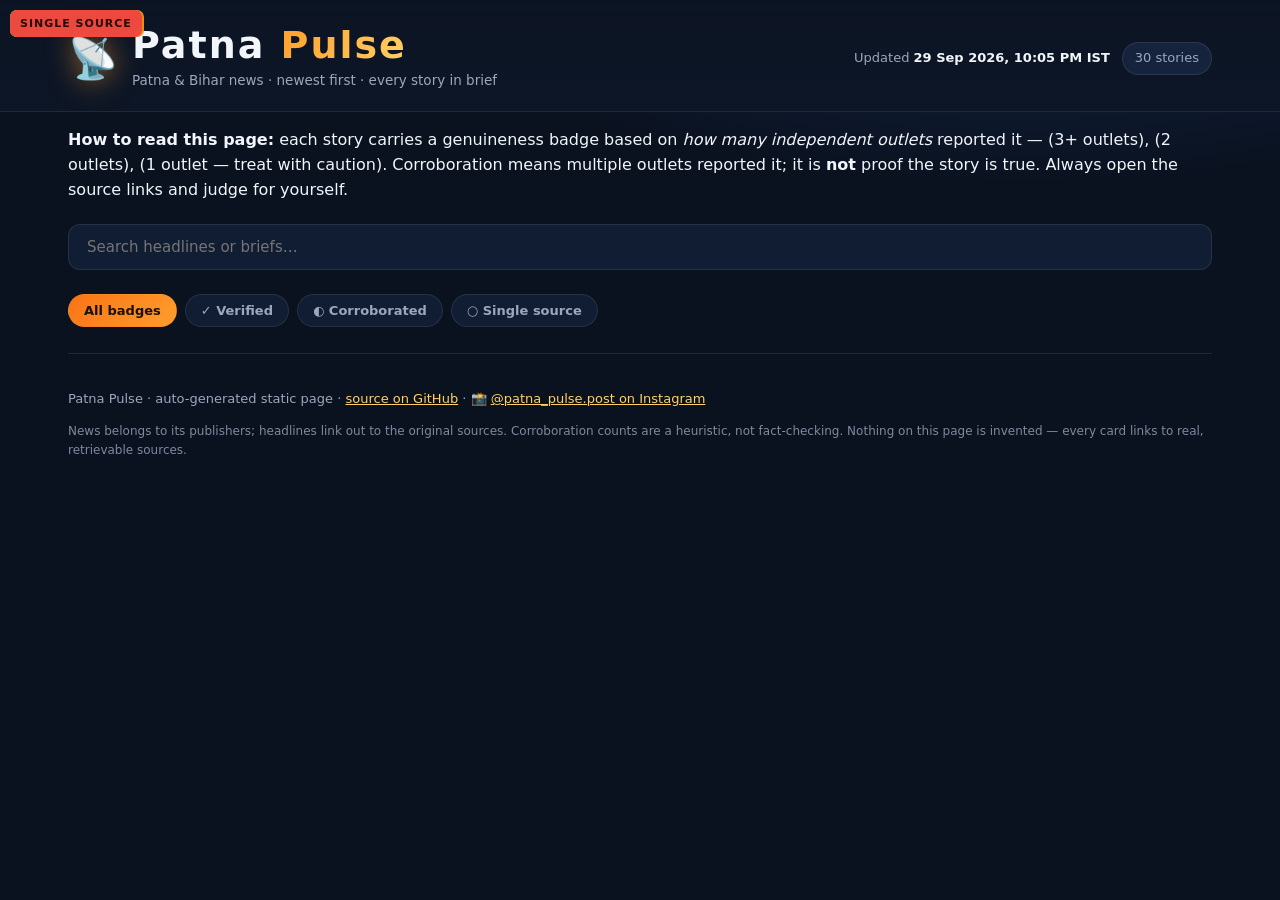
==== commit 0575ec39: "Redesign: light theme with story briefs (index.html)" ====
--- a/index.html
+++ b/index.html
@@ -4,78 +4,58 @@
 <script src="/patna-pulse/auth.js"></script>
 <meta charset="UTF-8">
 <meta name="viewport" content="width=device-width, initial-scale=1.0">
-<title>Patna Pulse 📡 — Patna &amp; Bihar News, Newest First</title>
-<meta name="description" content="Patna & Bihar news, newest first — with pictures, videos and cross-source corroboration labels. Updated daily.">
-<link rel="preconnect" href="https://fonts.googleapis.com">
-<link rel="preconnect" href="https://fonts.gstatic.com" crossorigin>
-<link href="https://fonts.googleapis.com/css2?family=Archivo:wght@500;600;700;800;900&family=Inter:wght@400;500;600&display=swap" rel="stylesheet">
+<title>Patna Pulse — Patna &amp; Bihar News, Newest First</title>
+<meta name="description" content="Patna & Bihar news, newest first — with short briefs and cross-source corroboration labels.">
 <link rel="stylesheet" href="styles.css">
 </head>
 <body>
-
-<div class="ticker" aria-label="Latest headlines">
-  <span class="ticker-label">LATEST</span>
-  <div class="ticker-view"><div class="ticker-track" id="ticker-track"></div></div>
-</div>
 
 <header class="masthead">
   <div class="wrap masthead-in">
     <div class="brand">
       <span class="brand-mark" aria-hidden="true">📡</span>
       <div>
-        <h1>PATNA <span>PULSE</span></h1>
-        <p class="tagline">Patna &amp; Bihar news · newest first · with pictures &amp; video</p>
+        <h1>Patna <span>Pulse</span></h1>
+        <p class="tagline">Patna &amp; Bihar news · newest first · every story in brief</p>
       </div>
     </div>
     <div class="masthead-meta">
-      <span class="live"><span class="live-dot"></span>LIVE</span>
       <span class="updated">Updated <strong id="last-updated">…</strong></span>
       <span class="story-count" id="story-count"></span>
     </div>
   </div>
 </header>
 
-<main class="wrap">
-  <section id="hero" aria-label="Top story"></section>
+<div class="wrap">
+  <section class="how" aria-label="How to read this page">
+    <p><strong>How to read this page:</strong> each story carries a genuineness badge based on <em>how many independent outlets</em> reported it —
+      <span class="badge b-verified">Verified</span> (3+ outlets),
+      <span class="badge b-corroborated">Corroborated</span> (2 outlets),
+      <span class="badge b-single">Single source</span> (1 outlet — treat with caution).
+      Corroboration means multiple outlets reported it; it is <strong>not</strong> proof the story is true.
+      Always open the source links and judge for yourself.</p>
+  </section>
 
   <section class="controls" aria-label="Filters">
-    <input id="search" type="search" placeholder="🔍 Search headlines…" aria-label="Search headlines" autocomplete="off">
+    <input id="search" type="search" placeholder="Search headlines or briefs…" aria-label="Search stories">
     <div class="chip-row" id="topic-chips" role="group" aria-label="Filter by topic"></div>
-    <div class="chip-row" id="badge-chips" role="group" aria-label="Filter by corroboration">
-      <button class="chip active" data-badge="all">All</button>
+    <div class="chip-row" id="badge-chips" role="group" aria-label="Filter by genuineness">
+      <button class="chip active" data-badge="all">All badges</button>
       <button class="chip" data-badge="verified">✓ Verified</button>
       <button class="chip" data-badge="corroborated">◐ Corroborated</button>
       <button class="chip" data-badge="single">○ Single source</button>
     </div>
   </section>
 
-  <h2 class="section-title">Top stories</h2>
-  <section id="grid" class="grid" aria-live="polite"></section>
+  <main id="lead" aria-label="Top story"></main>
+  <main id="stories" aria-live="polite" aria-label="All stories"></main>
   <p id="empty" class="empty" hidden>No stories match your filters.</p>
 
-  <section class="verify" aria-label="How we verify">
-    <details>
-      <summary>🛡️ How to read this page — our corroboration promise</summary>
-      <p>Every story carries a badge based on <em>how many independent outlets</em> reported it:
-        <span class="badge b-verified">Verified</span> (3+ outlets),
-        <span class="badge b-corroborated">Corroborated</span> (2 outlets),
-        <span class="badge b-single">Single source</span> (1 outlet — treat with caution).
-        Corroboration means multiple outlets reported it; it is <strong>not</strong> proof the story is true.
-        Always open the source links and judge for yourself.</p>
-      <ul>
-        <li>Stories come from Google News RSS (Patna/Bihar queries, English + Hindi) plus a hand-verified list of web finds. No story is invented — every card links to real sources.</li>
-        <li>Only the last 7 days are shown. Auto-collected items need 2+ outlets to appear; hand-verified items always appear.</li>
-        <li>Pictures are the publishers' own article images; videos play from the original platform. News belongs to its publishers.</li>
-        <li>To regenerate: <code>python3 generate.py</code> (standard library only).</li>
-      </ul>
-    </details>
-  </section>
-
   <footer class="site-footer">
-    <p><strong>📡 PATNA PULSE</strong> · auto-generated static page · <a href="https://github.com/niteshlhsnda-droid/patna-pulse">source on GitHub</a> · 📸 <a href="https://www.instagram.com/patna_pulse.post/">@patna_pulse.post on Instagram</a></p>
-    <p class="fine">Headlines link out to the original publishers. Corroboration counts are a heuristic, not fact-checking.</p>
+    <p>Patna Pulse · auto-generated static page · <a href="https://github.com/niteshlhsnda-droid/patna-pulse">source on GitHub</a> · 📸 <a href="https://www.instagram.com/patna_pulse.post/">@patna_pulse.post on Instagram</a></p>
+    <p class="fine">News belongs to its publishers; headlines link out to the original sources. Corroboration counts are a heuristic, not fact-checking. Nothing on this page is invented — every card links to real, retrievable sources.</p>
   </footer>
-</main>
+</div>
 
 <script src="app.js"></script>
 </body>
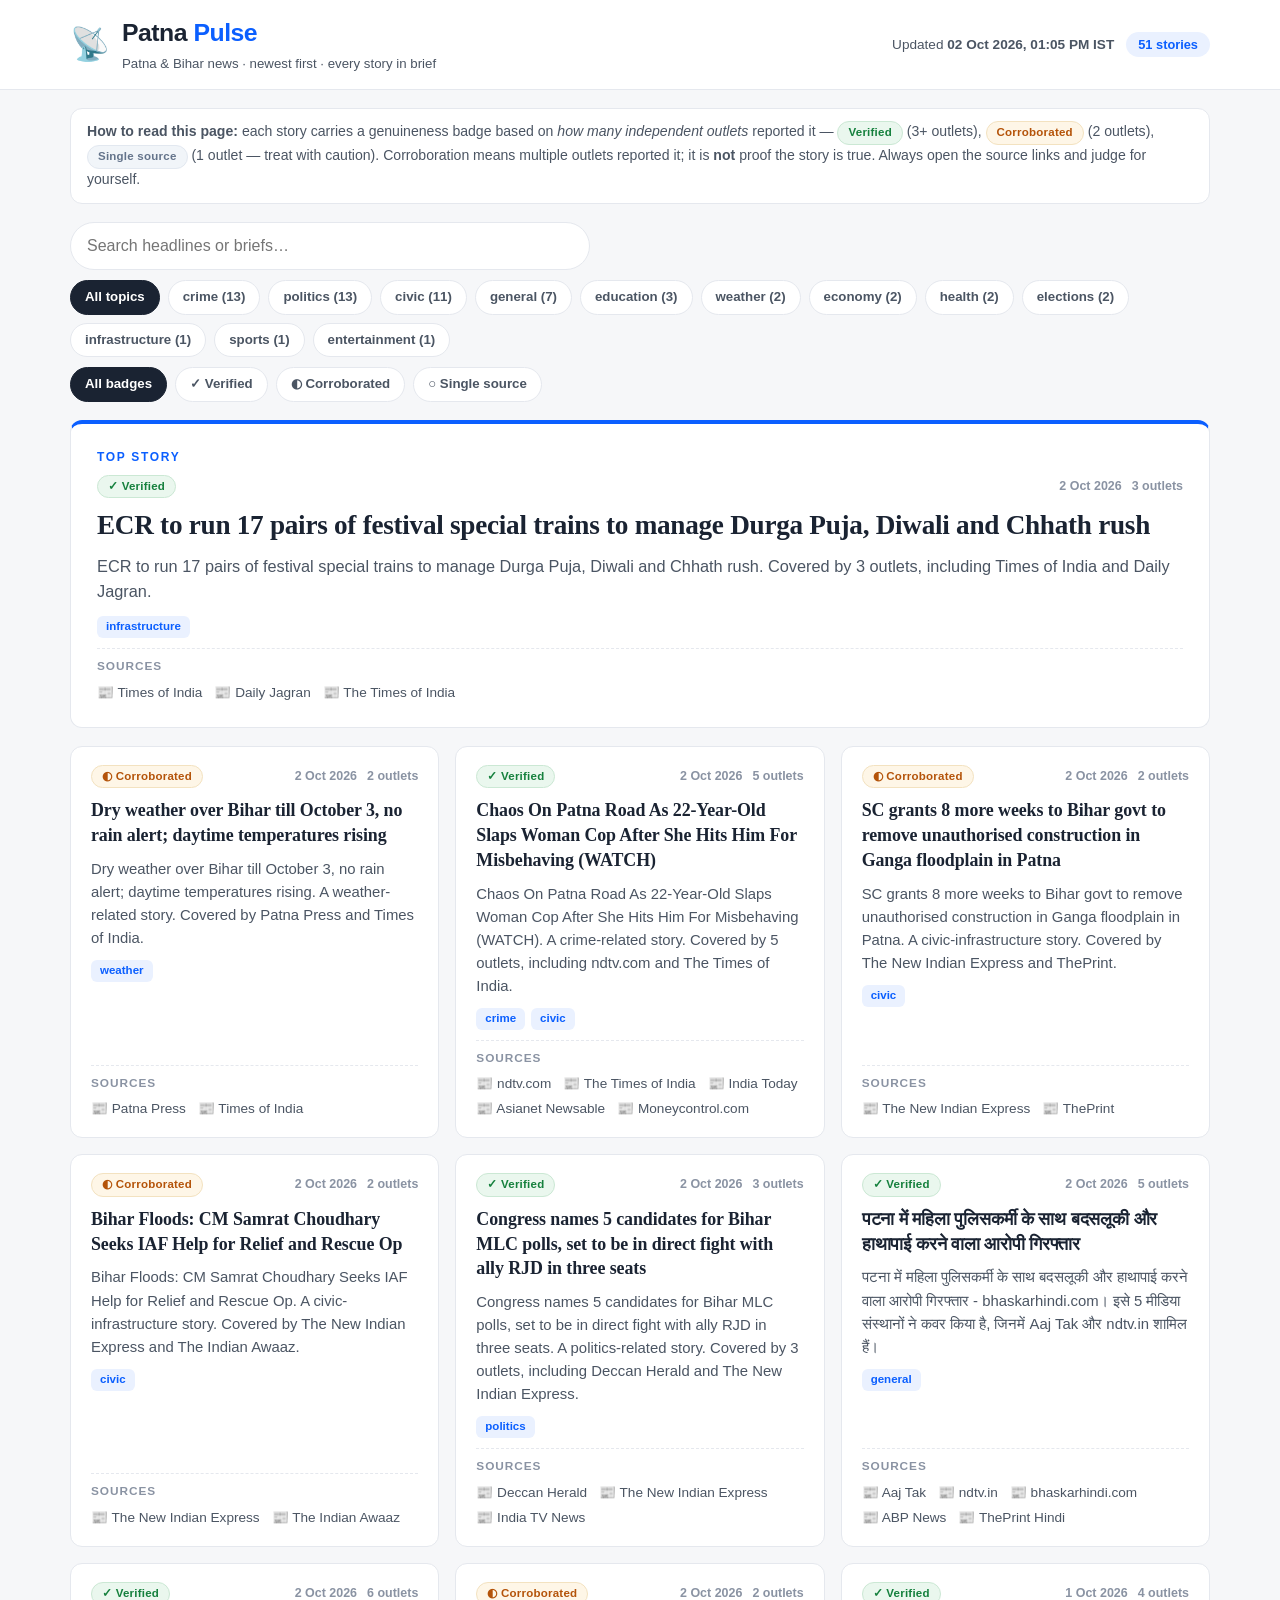
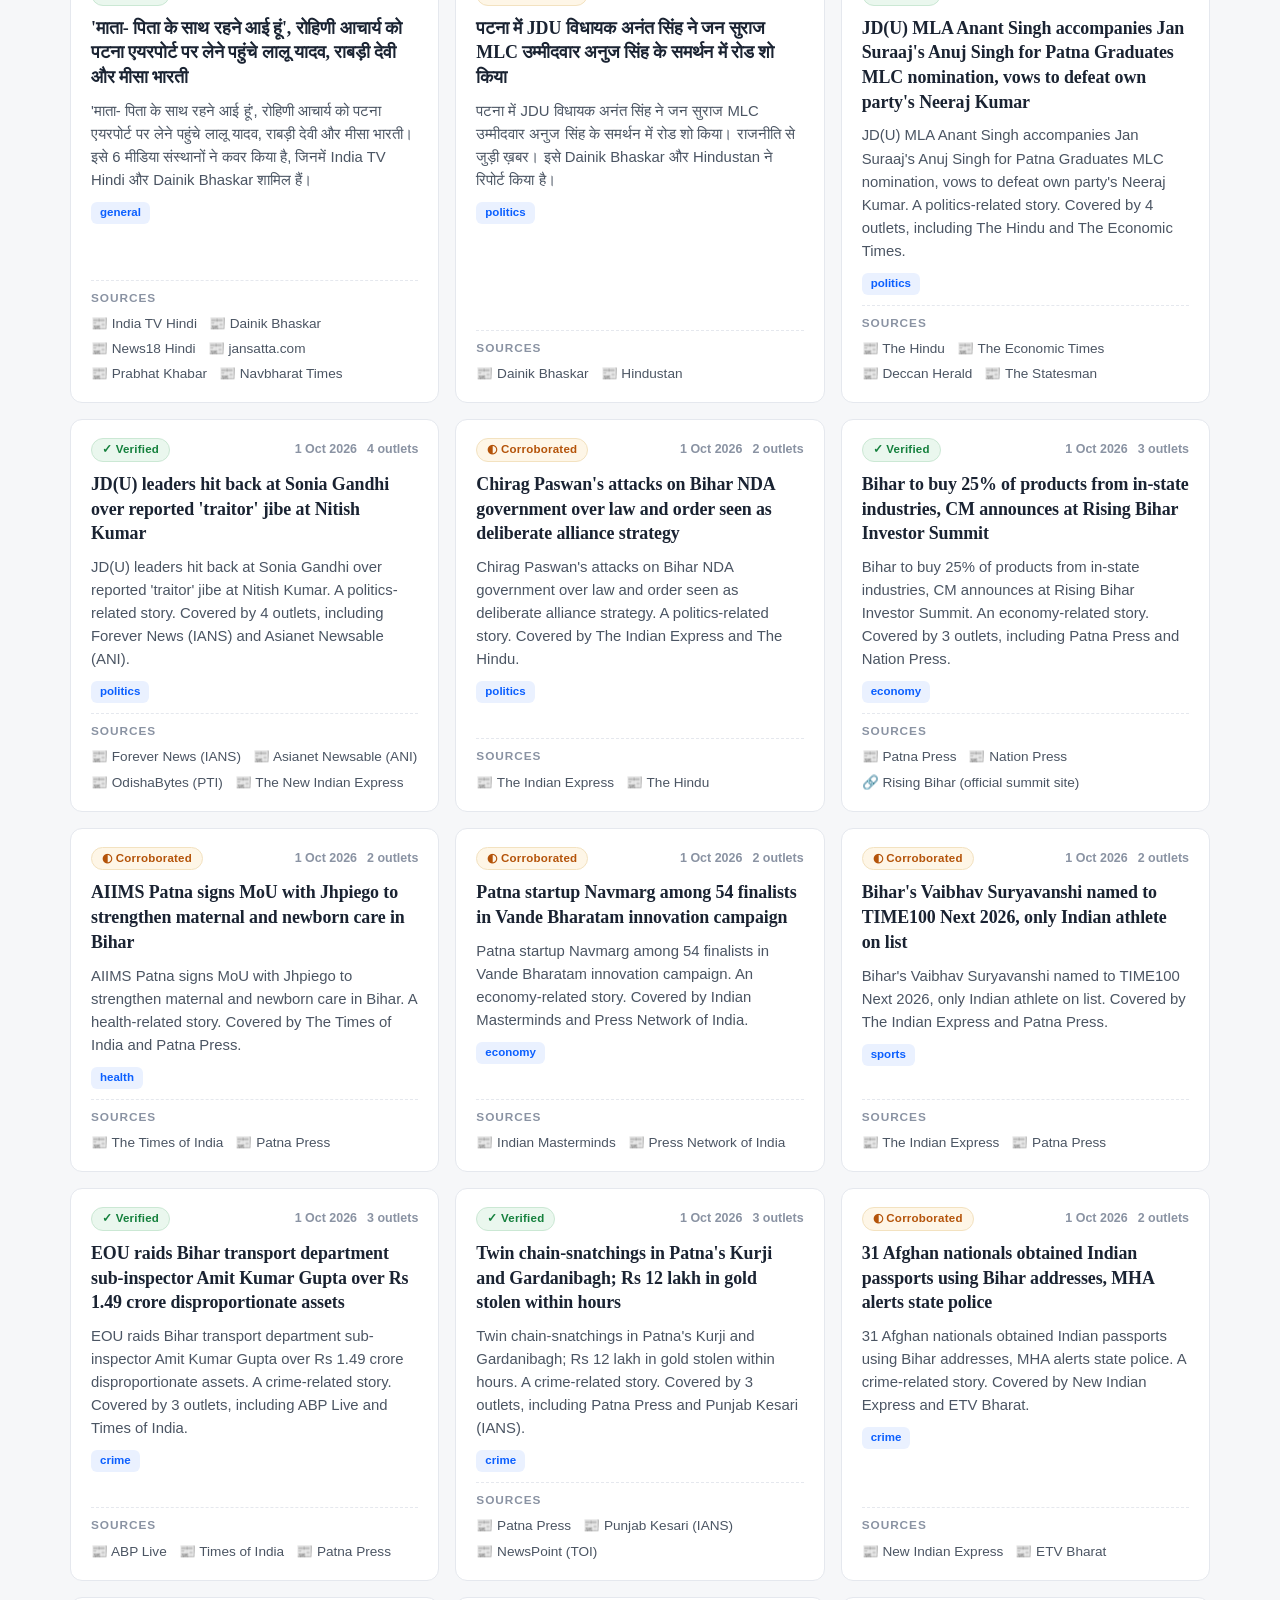
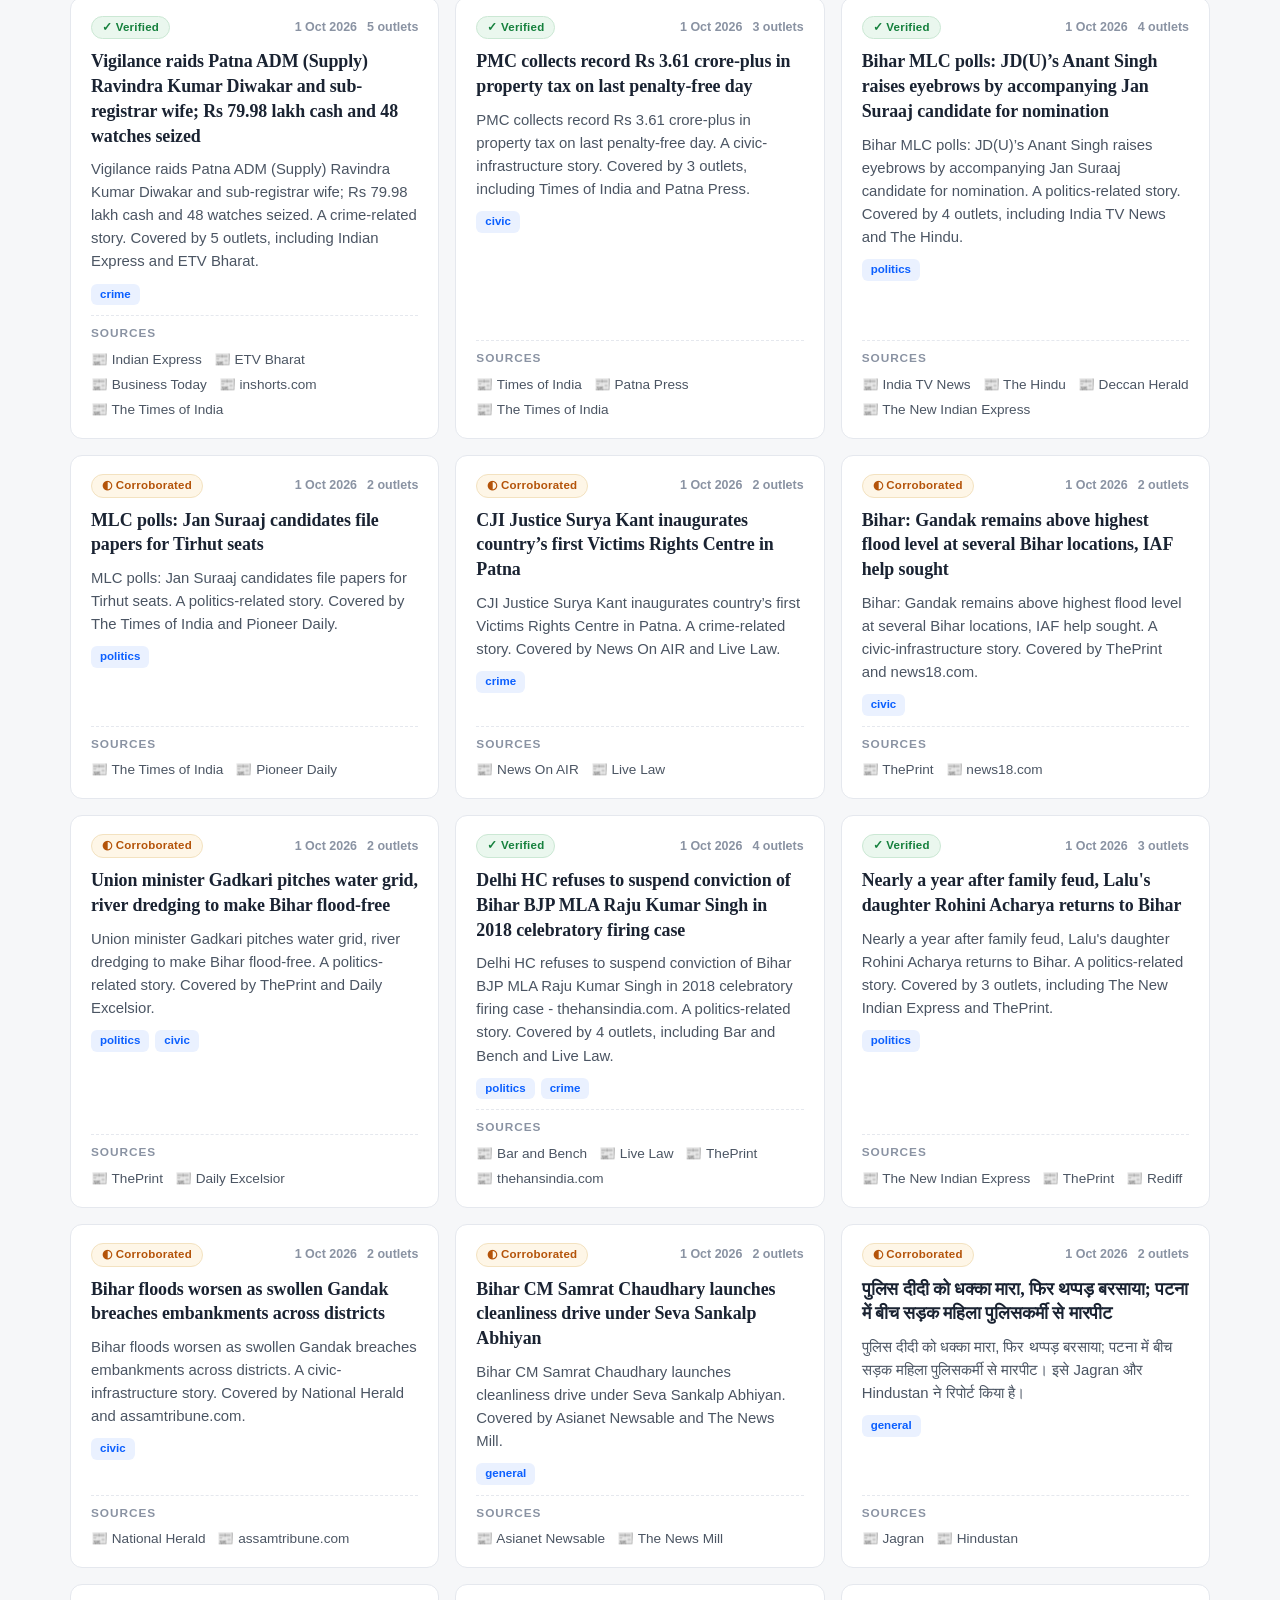
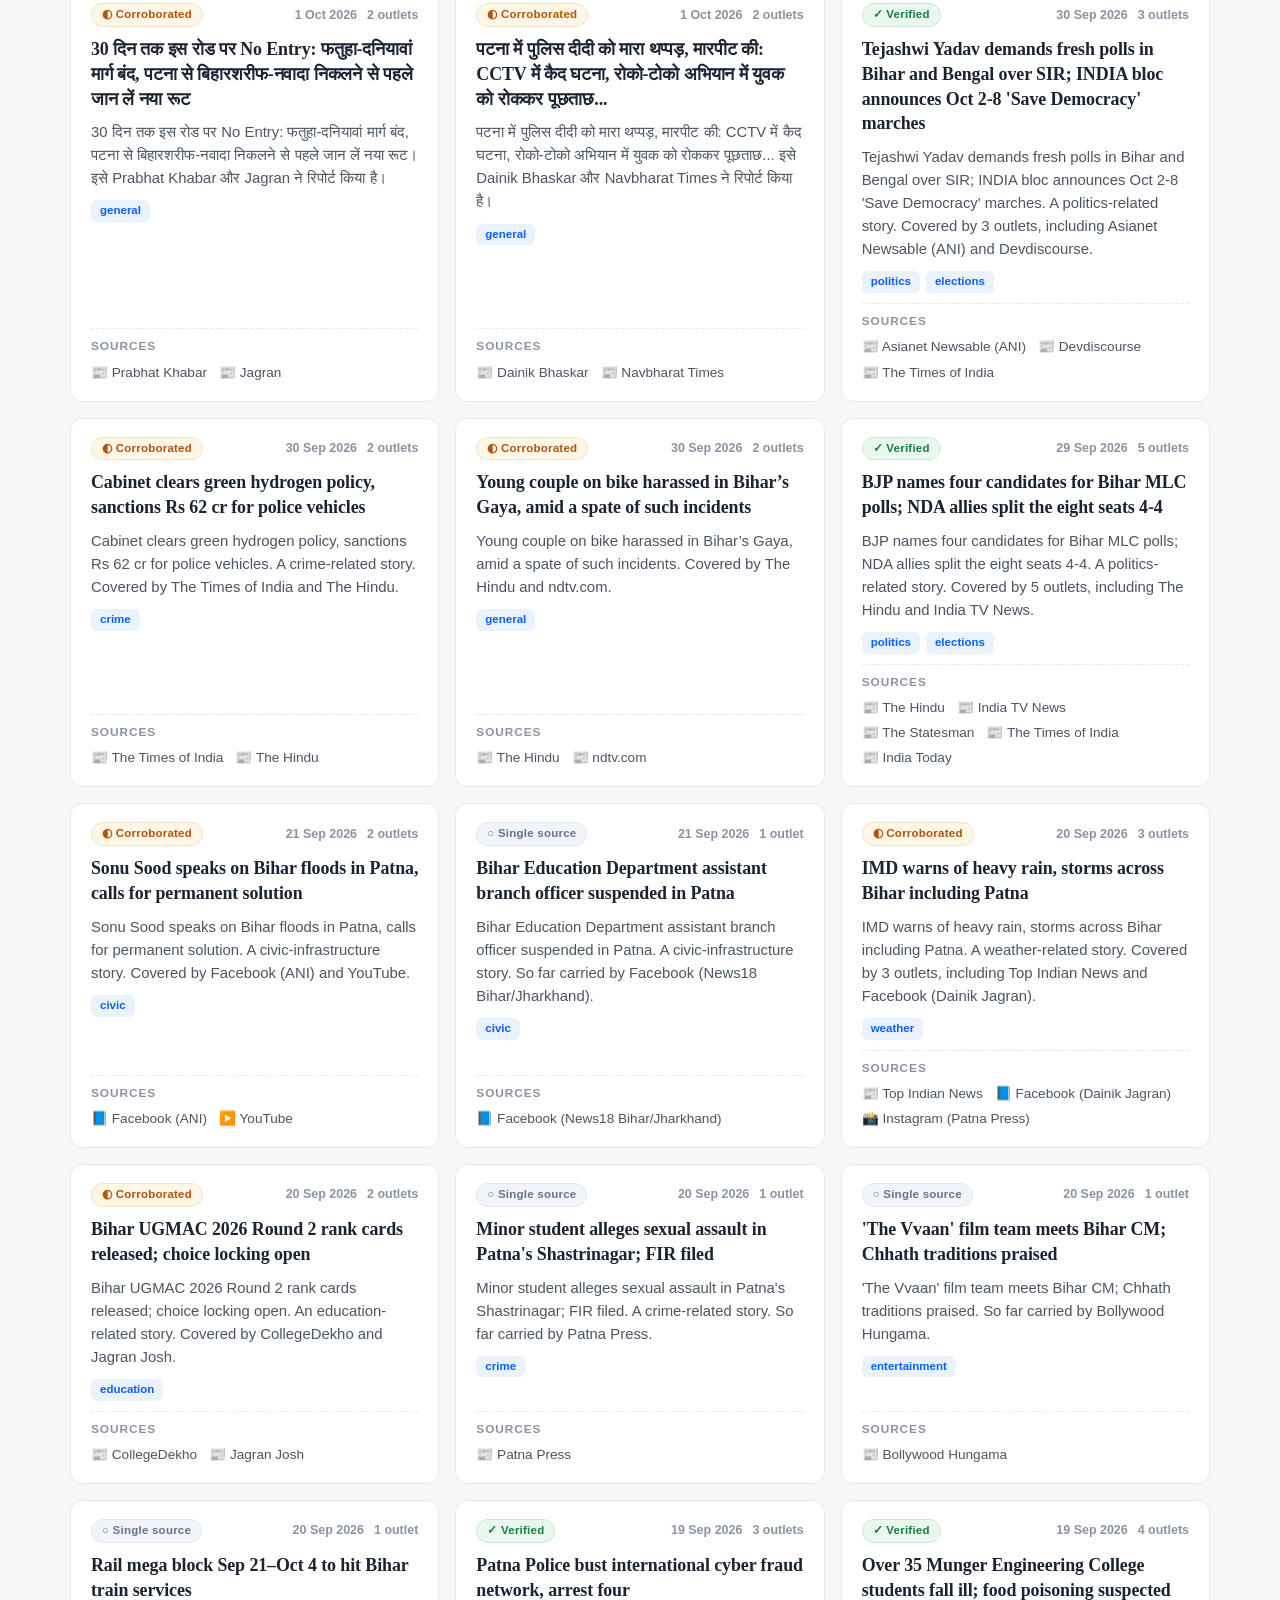
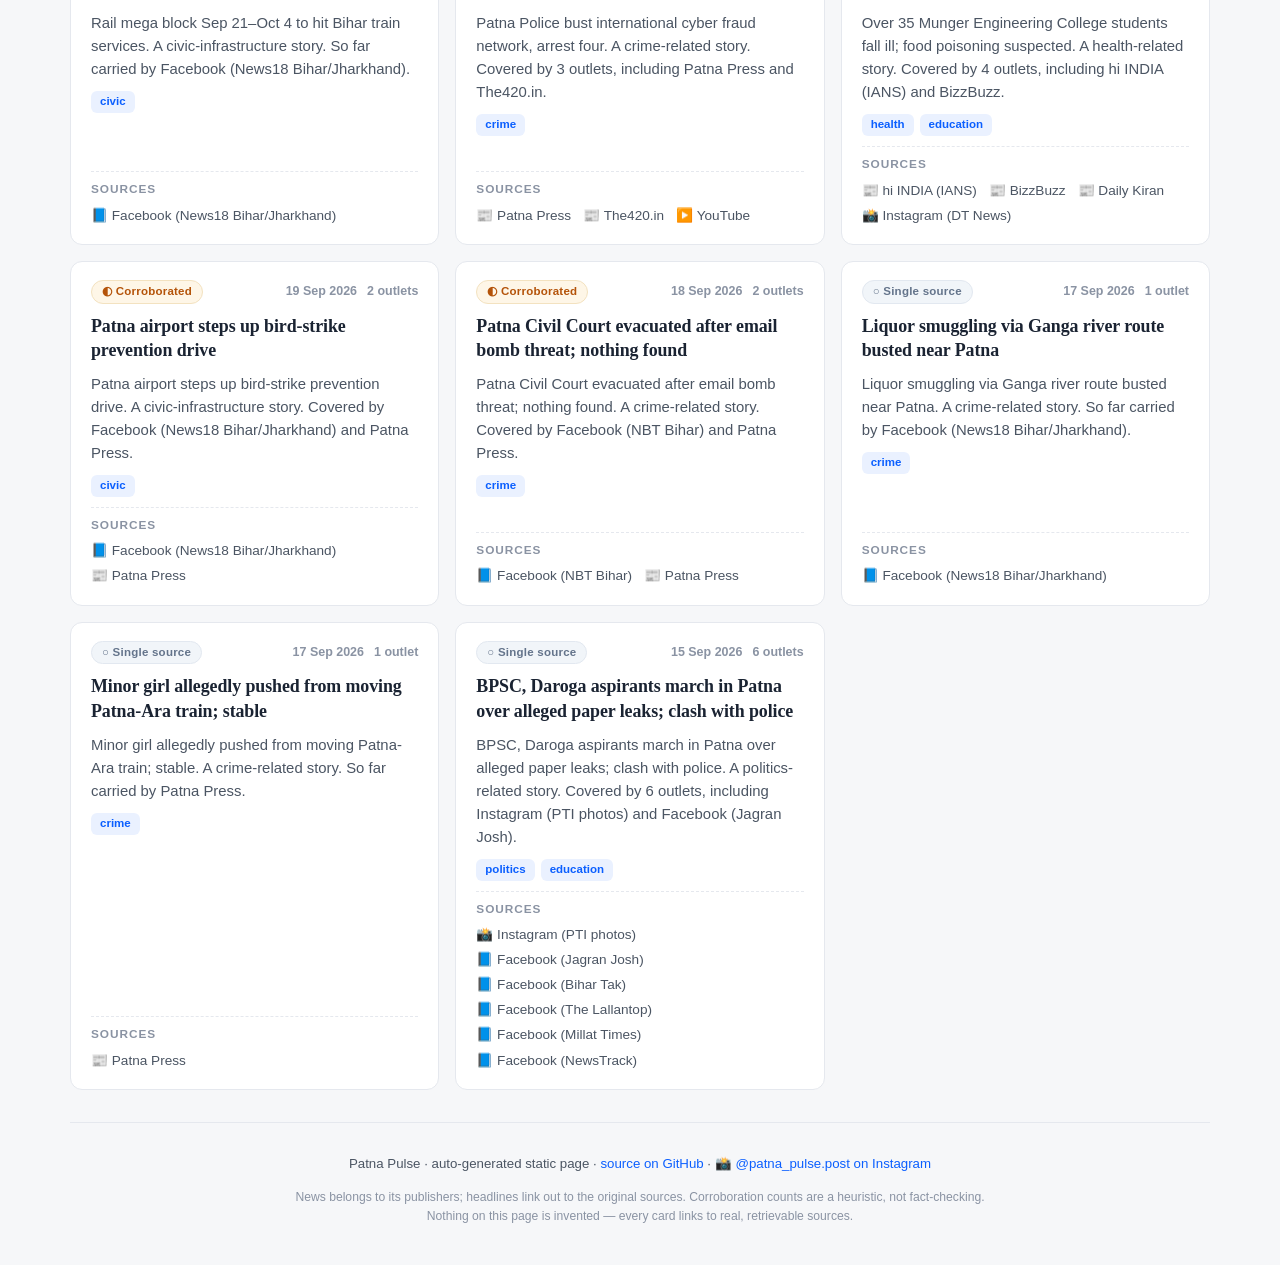
==== commit 5b8d95c9: "Site upgrade: thumbnails + story detail view (index.html)" ====
--- a/index.html
+++ b/index.html
@@ -57,6 +57,7 @@
   </footer>
 </div>
 
+<div id="modal-root"></div>
 <script src="app.js"></script>
 </body>
 </html>
--- a/styles.css
+++ b/styles.css
@@ -1,234 +1,157 @@
-/* Patna Pulse — dark navy + saffron news-channel theme */
+/* Patna Pulse — clean light news theme (A2 staged redesign) */
 :root {
-  --bg: #0a1220;
-  --bg2: #0d1626;
-  --panel: #111d33;
-  --panel2: #16233d;
-  --line: rgba(255, 255, 255, .09);
-  --text: #f2f5fa;
-  --muted: #9aa7bd;
-  --saffron: #ff9e2c;
-  --saffron-deep: #f97316;
-  --gold: #ffd166;
-  --green: #22c55e;
-  --amber: #f59e0b;
-  --red: #ef4444;
-  --radius: 16px;
-  --font-d: "Archivo", system-ui, sans-serif;
-  --font-b: "Inter", system-ui, sans-serif;
+  --bg: #f6f7f9;
+  --card: #ffffff;
+  --ink: #1a2332;
+  --ink-soft: #4b5563;
+  --ink-faint: #8a93a3;
+  --line: #e5e8ee;
+  --accent: #0b5fff;
+  --accent-ink: #0b5fff;
+  --accent-soft: #eaf1ff;
+  --ok: #15803d;
+  --ok-bg: #eaf7ee;
+  --warn: #b45309;
+  --warn-bg: #fef6e7;
+  --single: #64748b;
+  --single-bg: #f1f5f9;
+  --radius: 12px;
+  --serif: Georgia, "Times New Roman", serif;
+  --sans: -apple-system, BlinkMacSystemFont, "Segoe UI", Roboto, Inter, Arial, sans-serif;
 }
 
 * { box-sizing: border-box; }
-html { scroll-behavior: smooth; }
+html { -webkit-text-size-adjust: 100%; }
 body {
   margin: 0;
-  background: radial-gradient(1200px 500px at 80% -10%, #16294d 0%, var(--bg) 55%) fixed, var(--bg);
-  color: var(--text);
-  font-family: var(--font-b);
+  background: var(--bg);
+  color: var(--ink);
+  font-family: var(--sans);
+  font-size: 16px;
   line-height: 1.55;
-  -webkit-font-smoothing: antialiased;
 }
-.wrap { max-width: 1180px; margin: 0 auto; padding: 0 18px; }
-a { color: var(--gold); }
+a { color: var(--accent-ink); text-decoration: none; }
+a:hover { text-decoration: underline; }
 
-/* ---------- ticker ---------- */
-.ticker {
-  display: flex; align-items: stretch;
-  background: #070d18;
+.wrap { max-width: 1180px; margin: 0 auto; padding: 0 20px; }
+
+/* Masthead */
+.masthead {
+  background: var(--card);
   border-bottom: 1px solid var(--line);
-  font-size: 13px; overflow: hidden;
+  position: sticky; top: 0; z-index: 20;
 }
-.ticker-label {
-  flex: 0 0 auto; display: flex; align-items: center;
-  background: linear-gradient(135deg, var(--saffron-deep), var(--saffron));
-  color: #1a1005; font-family: var(--font-d); font-weight: 900;
-  letter-spacing: 1px; padding: 8px 14px; z-index: 2;
+.masthead-in {
+  display: flex; align-items: center; justify-content: space-between;
+  gap: 16px; padding: 14px 20px;
 }
-.ticker-view { overflow: hidden; flex: 1; display: flex; align-items: center; }
-.ticker-track {
-  display: inline-flex; gap: 48px; white-space: nowrap;
-  padding-left: 24px; animation: tick 60s linear infinite;
-  color: var(--muted);
+.brand { display: flex; align-items: center; gap: 12px; }
+.brand-mark { font-size: 2rem; }
+.brand h1 {
+  margin: 0; font-size: 1.55rem; font-weight: 800; letter-spacing: -0.02em;
+  color: var(--ink);
 }
-.ticker-track b { color: var(--text); font-weight: 600; }
-.ticker-track .tdot { color: var(--saffron); }
-@keyframes tick { from { transform: translateX(0); } to { transform: translateX(-50%); } }
+.brand h1 span { color: var(--accent); }
+.tagline { margin: 2px 0 0; font-size: 0.83rem; color: var(--ink-soft); }
+.masthead-meta { display: flex; align-items: center; gap: 12px; font-size: 0.85rem; color: var(--ink-soft); white-space: nowrap; }
+.story-count {
+  background: var(--accent-soft); color: var(--accent-ink); font-weight: 700;
+  border-radius: 999px; padding: 3px 12px; font-size: 0.8rem;
+}
 
-/* ---------- masthead ---------- */
-.masthead {
-  background: linear-gradient(180deg, rgba(10,18,32,.4), rgba(10,18,32,0)),
-              var(--bg2);
-  border-bottom: 1px solid var(--line);
-  padding: 26px 0 20px;
+/* How-to-read strip */
+.how {
+  background: var(--card); border: 1px solid var(--line); border-radius: var(--radius);
+  padding: 12px 16px; margin: 18px 0 0; font-size: 0.88rem; color: var(--ink-soft);
 }
-.masthead-in { display: flex; justify-content: space-between; align-items: center; gap: 16px; flex-wrap: wrap; }
-.brand { display: flex; align-items: center; gap: 14px; }
-.brand-mark {
-  font-size: 40px; line-height: 1;
-  filter: drop-shadow(0 0 14px rgba(255,158,44,.55));
+.how p { margin: 0; }
+.badge {
+  display: inline-block; font-size: 0.72rem; font-weight: 700; letter-spacing: 0.02em;
+  border-radius: 999px; padding: 2px 10px; border: 1px solid transparent; white-space: nowrap;
 }
-.brand h1 {
-  margin: 0; font-family: var(--font-d); font-weight: 900;
-  font-size: clamp(26px, 4.5vw, 38px); letter-spacing: 2px; line-height: 1;
+.b-verified { background: var(--ok-bg); color: var(--ok); border-color: #cbe8d4; }
+.b-corroborated { background: var(--warn-bg); color: var(--warn); border-color: #f3e2c0; }
+.b-single { background: var(--single-bg); color: var(--single); border-color: #e2e8f0; }
+
+/* Controls */
+.controls { display: flex; flex-direction: column; gap: 10px; margin: 18px 0; }
+#search {
+  font: inherit; padding: 11px 16px; border: 1px solid var(--line); border-radius: 999px;
+  background: var(--card); color: var(--ink); max-width: 520px;
 }
-.brand h1 span {
-  background: linear-gradient(120deg, var(--saffron), var(--gold));
-  -webkit-background-clip: text; background-clip: text; color: transparent;
+#search:focus { outline: 2px solid var(--accent); border-color: var(--accent); }
+.chip-row { display: flex; flex-wrap: wrap; gap: 8px; }
+.chip {
+  font: inherit; font-size: 0.83rem; font-weight: 600; cursor: pointer;
+  border: 1px solid var(--line); background: var(--card); color: var(--ink-soft);
+  border-radius: 999px; padding: 6px 14px;
 }
-.tagline { margin: 6px 0 0; color: var(--muted); font-size: 13.5px; }
-.masthead-meta { display: flex; align-items: center; gap: 12px; flex-wrap: wrap; font-size: 13px; color: var(--muted); }
-.live {
-  display: inline-flex; align-items: center; gap: 7px;
-  font-family: var(--font-d); font-weight: 800; font-size: 12px; letter-spacing: 1.5px;
-  color: #ff6b6b; border: 1px solid rgba(255,107,107,.4); border-radius: 999px;
-  padding: 5px 12px; background: rgba(255,107,107,.08);
+.chip:hover { border-color: var(--accent); color: var(--accent-ink); }
+.chip.active { background: var(--ink); border-color: var(--ink); color: #fff; }
+
+/* Lead story */
+.lead-card {
+  background: var(--card); border: 1px solid var(--line); border-radius: var(--radius);
+  border-top: 4px solid var(--accent);
+  padding: 24px 26px; margin-bottom: 18px;
 }
-.live-dot { width: 8px; height: 8px; border-radius: 50%; background: #ff3b3b; animation: pulse 1.6s infinite; }
-@keyframes pulse { 0%,100% { opacity: 1; transform: scale(1);} 50% { opacity: .45; transform: scale(.8);} }
-.updated strong { color: var(--text); }
-.story-count { background: var(--panel2); border: 1px solid var(--line); border-radius: 999px; padding: 5px 12px; }
+.lead-kicker {
+  font-size: 0.75rem; font-weight: 800; letter-spacing: 0.14em; text-transform: uppercase;
+  color: var(--accent); margin-bottom: 8px;
+}
+.lead-card h2 {
+  font-family: var(--serif); font-size: 1.7rem; line-height: 1.3; margin: 0 0 10px;
+  letter-spacing: -0.01em;
+}
+.lead-brief { font-size: 1.02rem; color: var(--ink-soft); margin: 0 0 12px; }
 
-/* ---------- hero ---------- */
-#hero { margin: 26px 0 8px; }
-.hero-card {
-  position: relative; border-radius: var(--radius); overflow: hidden;
-  border: 1px solid var(--line); background: var(--panel);
-  min-height: 340px; display: flex; align-items: flex-end;
-  box-shadow: 0 24px 60px rgba(0,0,0,.45);
+/* Story grid */
+#stories {
+  display: grid; gap: 16px;
+  grid-template-columns: repeat(auto-fill, minmax(330px, 1fr));
 }
-.hero-media { position: absolute; inset: 0; }
-.hero-media img { width: 100%; height: 100%; object-fit: cover; display: block; }
-.hero-fallback {
-  position: absolute; inset: 0;
-  background:
-    radial-gradient(600px 300px at 85% 15%, rgba(255,158,44,.35), transparent 60%),
-    linear-gradient(135deg, #16294d, #0a1220 70%);
-  display: flex; align-items: center; justify-content: center;
-  font-size: 120px; opacity: .9;
+.card {
+  background: var(--card); border: 1px solid var(--line); border-radius: var(--radius);
+  padding: 18px 20px; display: flex; flex-direction: column; gap: 10px;
 }
-.hero-shade { position: absolute; inset: 0; background: linear-gradient(180deg, rgba(6,10,18,.05) 30%, rgba(6,10,18,.88) 100%); }
-.hero-body { position: relative; padding: 28px; max-width: 760px; }
-.hero-kicker {
-  display: inline-block; font-family: var(--font-d); font-weight: 800; font-size: 12px;
-  letter-spacing: 2px; color: #1a1005; background: linear-gradient(120deg, var(--saffron), var(--gold));
-  border-radius: 6px; padding: 5px 12px; margin-bottom: 12px;
+.card-top { display: flex; align-items: center; justify-content: space-between; gap: 10px; }
+.card-date { font-size: 0.78rem; color: var(--ink-faint); font-weight: 600; }
+.card h3 {
+  font-family: var(--serif); font-size: 1.12rem; line-height: 1.38; margin: 0;
+  letter-spacing: -0.005em; font-weight: 700;
 }
-.hero-body h2 { margin: 0 0 10px; font-family: var(--font-d); font-weight: 900; font-size: clamp(24px, 4vw, 40px); line-height: 1.15; text-shadow: 0 2px 18px rgba(0,0,0,.6); }
-.hero-body .lede { margin: 0 0 16px; color: #dbe3f0; font-size: 16px; max-width: 62ch; }
-.hero-cta { display: flex; gap: 10px; flex-wrap: wrap; align-items: center; }
-.btn {
-  display: inline-flex; align-items: center; gap: 8px;
-  font-family: var(--font-d); font-weight: 700; font-size: 14px;
-  border-radius: 10px; padding: 10px 18px; text-decoration: none;
-  border: 1px solid transparent; cursor: pointer;
+.card-brief { font-size: 0.93rem; color: var(--ink-soft); margin: 0; }
+.card-topics { display: flex; flex-wrap: wrap; gap: 6px; }
+.topic {
+  font-size: 0.72rem; font-weight: 600; color: var(--accent-ink);
+  background: var(--accent-soft); border-radius: 6px; padding: 2px 9px;
 }
-.btn-primary { background: linear-gradient(135deg, var(--saffron-deep), var(--saffron)); color: #1a1005; }
-.btn-ghost { background: rgba(255,255,255,.08); color: var(--text); border-color: var(--line); }
-.btn-ghost:hover { background: rgba(255,255,255,.14); }
-.hero-video { position: absolute; inset: 0; }
-.hero-video iframe { position: absolute; inset: 0; width: 100%; height: 100%; border: 0; }
+.card-sources { margin-top: auto; padding-top: 8px; border-top: 1px dashed var(--line); }
+.sources-label { font-size: 0.74rem; font-weight: 700; color: var(--ink-faint); text-transform: uppercase; letter-spacing: 0.08em; margin-bottom: 6px; }
+.source-list { list-style: none; margin: 0; padding: 0; display: flex; flex-wrap: wrap; gap: 4px 12px; }
+.source-list li { font-size: 0.85rem; }
+.source-list a { color: var(--ink-soft); }
+.source-list a:hover { color: var(--accent-ink); }
 
-/* ---------- controls ---------- */
-.controls { margin: 22px 0 6px; display: grid; gap: 12px; }
-#search {
-  width: 100%; padding: 13px 18px; font-size: 15px; font-family: var(--font-b);
-  color: var(--text); background: var(--panel); border: 1px solid var(--line);
-  border-radius: 12px; outline: none;
+.empty { text-align: center; color: var(--ink-faint); padding: 40px 0; }
+
+.site-footer {
+  margin: 32px 0 40px; padding-top: 18px; border-top: 1px solid var(--line);
+  font-size: 0.83rem; color: var(--ink-soft); text-align: center;
 }
-#search:focus { border-color: var(--saffron); box-shadow: 0 0 0 3px rgba(255,158,44,.18); }
-.chip-row { display: flex; gap: 8px; flex-wrap: wrap; }
-.chip {
-  font-family: var(--font-d); font-weight: 600; font-size: 13px;
-  color: var(--muted); background: var(--panel); border: 1px solid var(--line);
-  border-radius: 999px; padding: 8px 15px; cursor: pointer;
+.site-footer .fine { font-size: 0.76rem; color: var(--ink-faint); max-width: 720px; margin: 8px auto 0; }
+
+/* Zoomed-out desktop: keep the grid balanced, cap how wide cards get */
+@media (min-width: 1700px) {
+  #stories { grid-template-columns: repeat(auto-fill, minmax(360px, 1fr)); }
+  .wrap { max-width: 1500px; }
 }
-.chip:hover { color: var(--text); border-color: rgba(255,158,44,.5); }
-.chip.active { color: #1a1005; background: linear-gradient(135deg, var(--saffron-deep), var(--saffron)); border-color: transparent; }
-
-.section-title {
-  font-family: var(--font-d); font-weight: 800; font-size: 20px; letter-spacing: .5px;
-  margin: 26px 0 14px; display: flex; align-items: center; gap: 10px;
-}
-.section-title::after { content: ""; flex: 1; height: 1px; background: var(--line); }
-
-/* ---------- story grid ---------- */
-.grid { display: grid; grid-template-columns: repeat(auto-fill, minmax(320px, 1fr)); gap: 18px; }
-.card {
-  background: linear-gradient(180deg, var(--panel2), var(--panel));
-  border: 1px solid var(--line); border-radius: var(--radius); overflow: hidden;
-  display: flex; flex-direction: column;
-  transition: transform .18s ease, box-shadow .18s ease, border-color .18s ease;
-}
-.card:hover { transform: translateY(-4px); border-color: rgba(255,158,44,.45); box-shadow: 0 18px 44px rgba(0,0,0,.5); }
-.card-media { position: relative; aspect-ratio: 16/9; background: #0b1424; overflow: hidden; }
-.card-media img { width: 100%; height: 100%; object-fit: cover; display: block; }
-.media-fallback {
-  width: 100%; height: 100%;
-  background:
-    radial-gradient(300px 160px at 80% 20%, rgba(255,158,44,.4), transparent 60%),
-    linear-gradient(135deg, #1a2c52, #0a1220 75%);
-  display: flex; align-items: center; justify-content: center; font-size: 64px;
-}
-.badge {
-  position: absolute; top: 10px; left: 10px;
-  font-family: var(--font-d); font-weight: 800; font-size: 11px; letter-spacing: 1px;
-  text-transform: uppercase; border-radius: 7px; padding: 5px 10px;
-  backdrop-filter: blur(6px);
-}
-.b-verified { background: rgba(34,197,94,.92); color: #06210f; }
-.b-corroborated { background: rgba(245,158,11,.92); color: #2a1a02; }
-.b-single { background: rgba(239,68,68,.92); color: #2b0808; }
-.hero-cta .badge, .verify .badge { position: static; }
-.play-btn {
-  position: absolute; inset: 0; margin: auto; width: 64px; height: 64px; border-radius: 50%;
-  border: none; cursor: pointer; display: flex; align-items: center; justify-content: center;
-  font-size: 24px; color: #1a1005; padding-left: 4px;
-  background: linear-gradient(135deg, var(--saffron-deep), var(--gold));
-  box-shadow: 0 8px 28px rgba(0,0,0,.5);
-  transition: transform .15s ease;
-}
-.play-btn:hover { transform: scale(1.08); }
-.card-video { position: absolute; inset: 0; }
-.card-video iframe { width: 100%; height: 100%; border: 0; }
-.card-body { padding: 16px 18px 18px; display: flex; flex-direction: column; gap: 10px; flex: 1; }
-.card-meta { display: flex; align-items: center; gap: 10px; font-size: 12.5px; color: var(--muted); }
-.card-meta .rel { color: var(--saffron); font-weight: 600; }
-.card-body h3 { margin: 0; font-family: var(--font-d); font-weight: 800; font-size: 18px; line-height: 1.35; }
-.card-summary { margin: 0; color: #c4cede; font-size: 14px; display: -webkit-box; -webkit-line-clamp: 3; -webkit-box-orient: vertical; overflow: hidden; }
-.topics { display: flex; gap: 6px; flex-wrap: wrap; }
-.topic {
-  font-size: 11.5px; font-weight: 600; color: var(--gold);
-  background: rgba(255,209,102,.1); border: 1px solid rgba(255,209,102,.25);
-  border-radius: 999px; padding: 3px 10px; text-transform: capitalize;
-}
-.sources { list-style: none; margin: auto 0 0; padding: 12px 0 0; display: flex; flex-wrap: wrap; gap: 8px; border-top: 1px dashed var(--line); }
-.src-btn {
-  display: inline-flex; align-items: center; gap: 6px;
-  font-size: 12.5px; font-weight: 600; color: var(--text); text-decoration: none;
-  background: rgba(255,255,255,.06); border: 1px solid var(--line);
-  border-radius: 8px; padding: 6px 11px;
-}
-.src-btn:hover { border-color: var(--saffron); color: var(--saffron); }
-.src-count { font-size: 11.5px; color: var(--muted); }
-
-.empty { text-align: center; color: var(--muted); padding: 40px 0; }
-
-/* ---------- verify strip & footer ---------- */
-.verify { margin: 34px 0 8px; }
-.verify details {
-  background: var(--panel); border: 1px solid var(--line); border-radius: var(--radius);
-  padding: 18px 22px; font-size: 14px; color: #c4cede;
-}
-.verify summary { cursor: pointer; font-family: var(--font-d); font-weight: 700; font-size: 15px; color: var(--text); }
-.verify ul { margin: 10px 0 0; padding-left: 20px; }
-.verify li { margin: 6px 0; }
-.verify code { background: rgba(255,255,255,.08); padding: 2px 7px; border-radius: 6px; font-size: 12.5px; }
-.site-footer { border-top: 1px solid var(--line); margin-top: 26px; padding: 22px 0 40px; color: var(--muted); font-size: 13px; }
-.site-footer .fine { font-size: 12px; opacity: .8; }
 
 @media (max-width: 640px) {
-  .hero-body { padding: 20px; }
-  .masthead-meta { width: 100%; }
-  .grid { grid-template-columns: 1fr; }
-  .ticker-track { animation-duration: 40s; }
+  .masthead-in { flex-direction: column; align-items: flex-start; gap: 8px; }
+  .brand h1 { font-size: 1.35rem; }
+  .lead-card { padding: 18px; }
+  .lead-card h2 { font-size: 1.35rem; }
+  #stories { grid-template-columns: 1fr; }
+  #search { max-width: none; }
 }
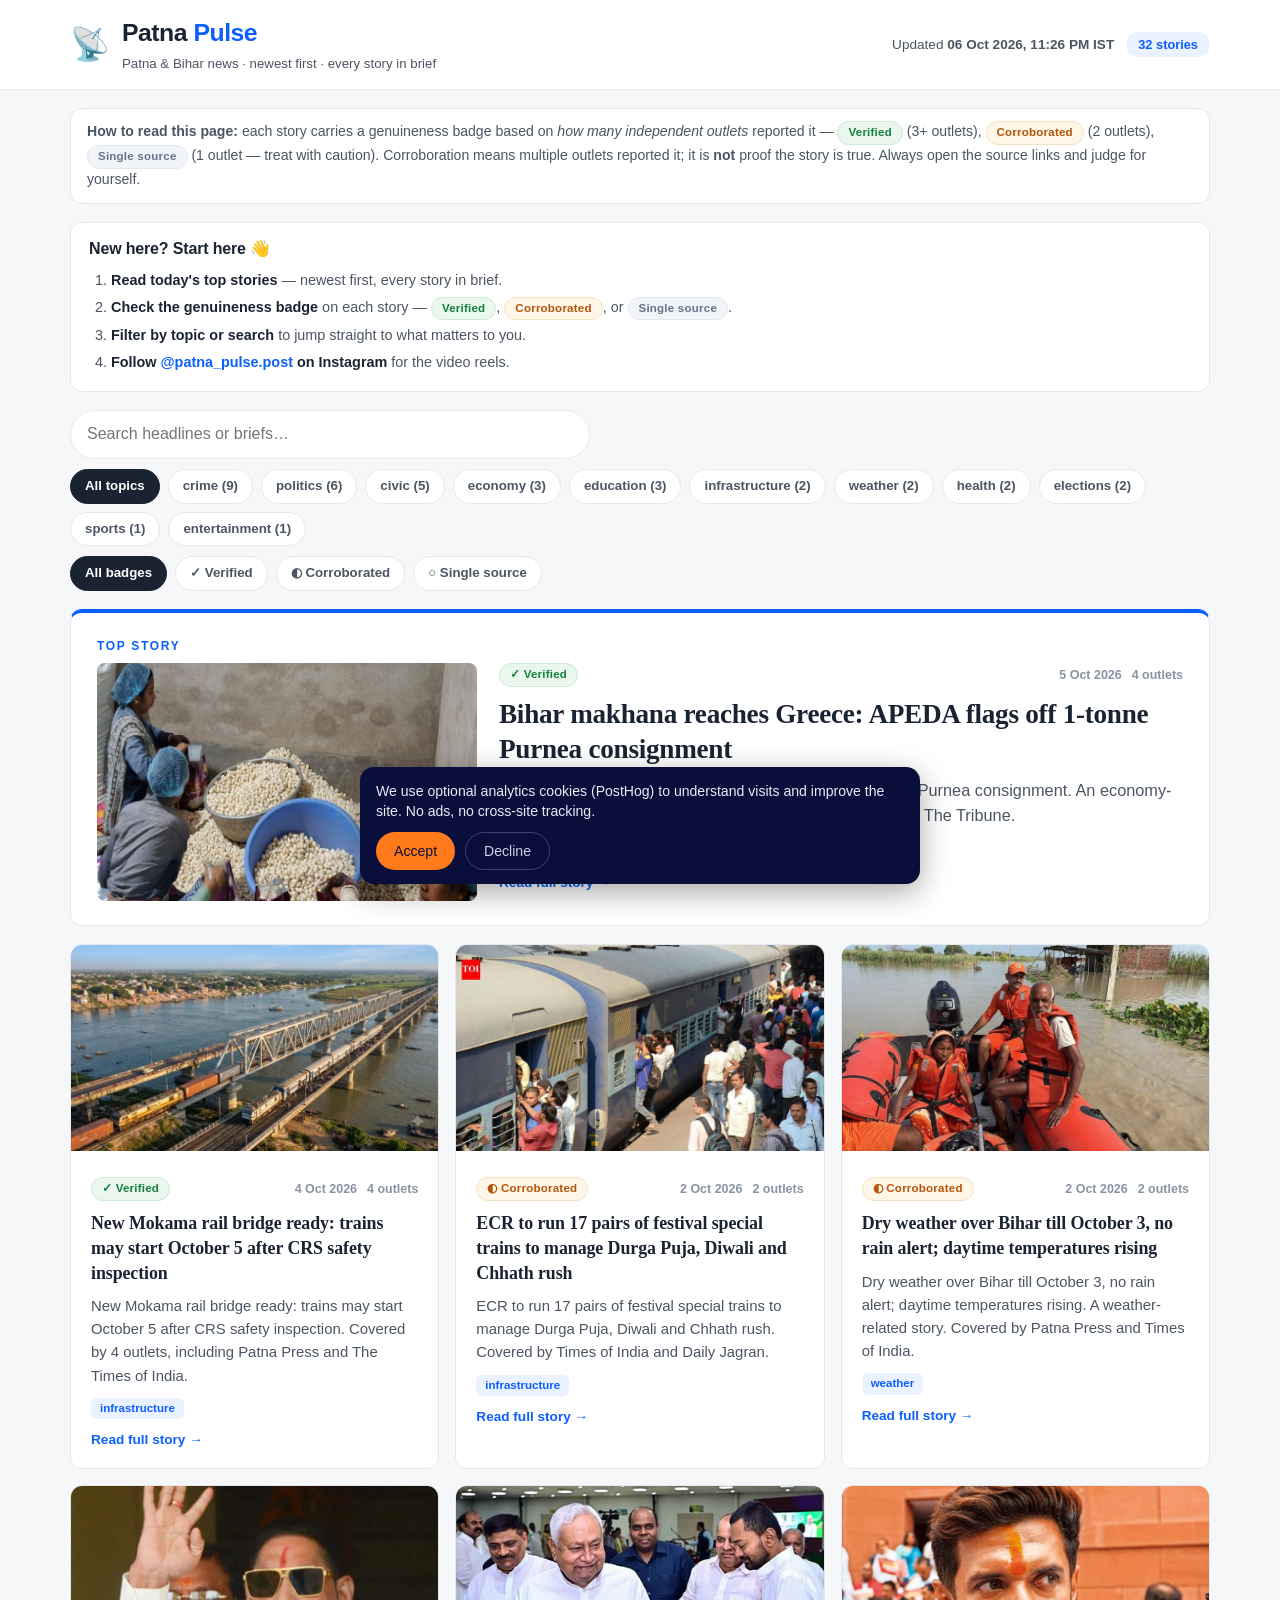
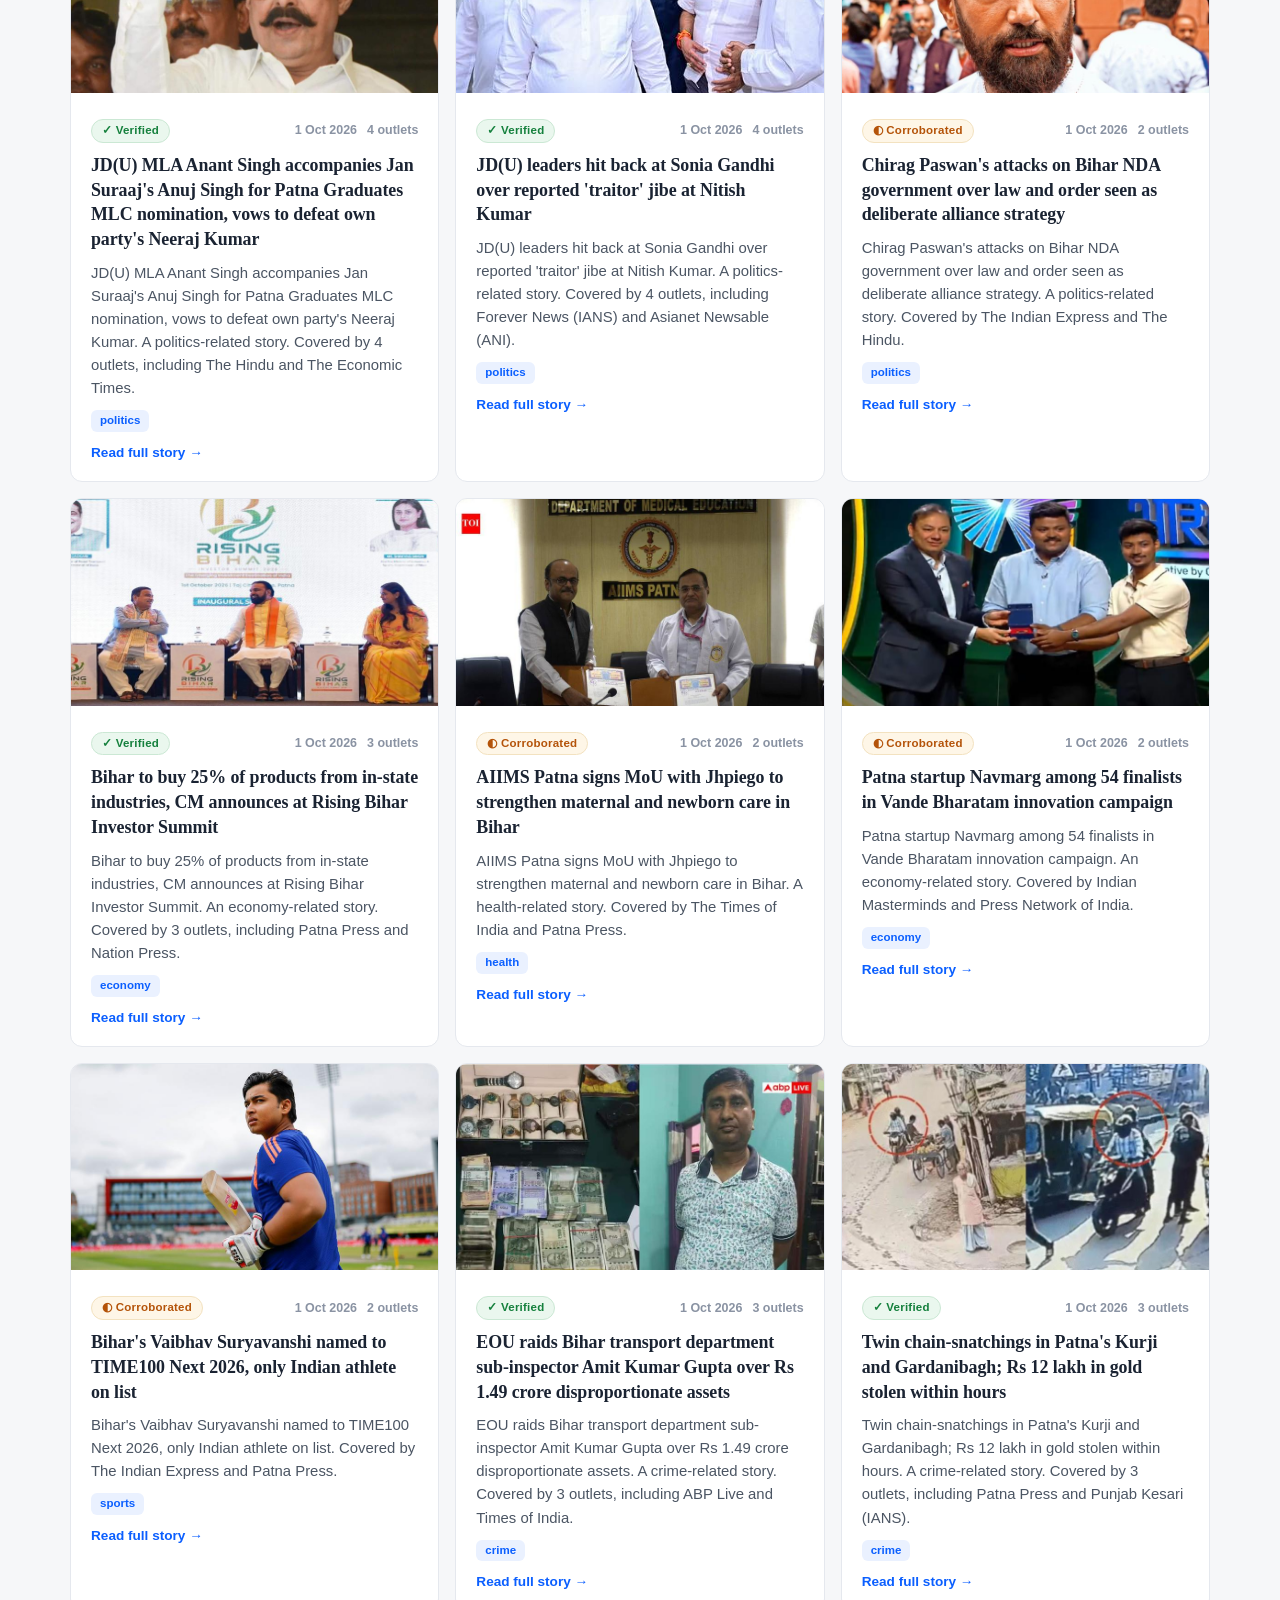
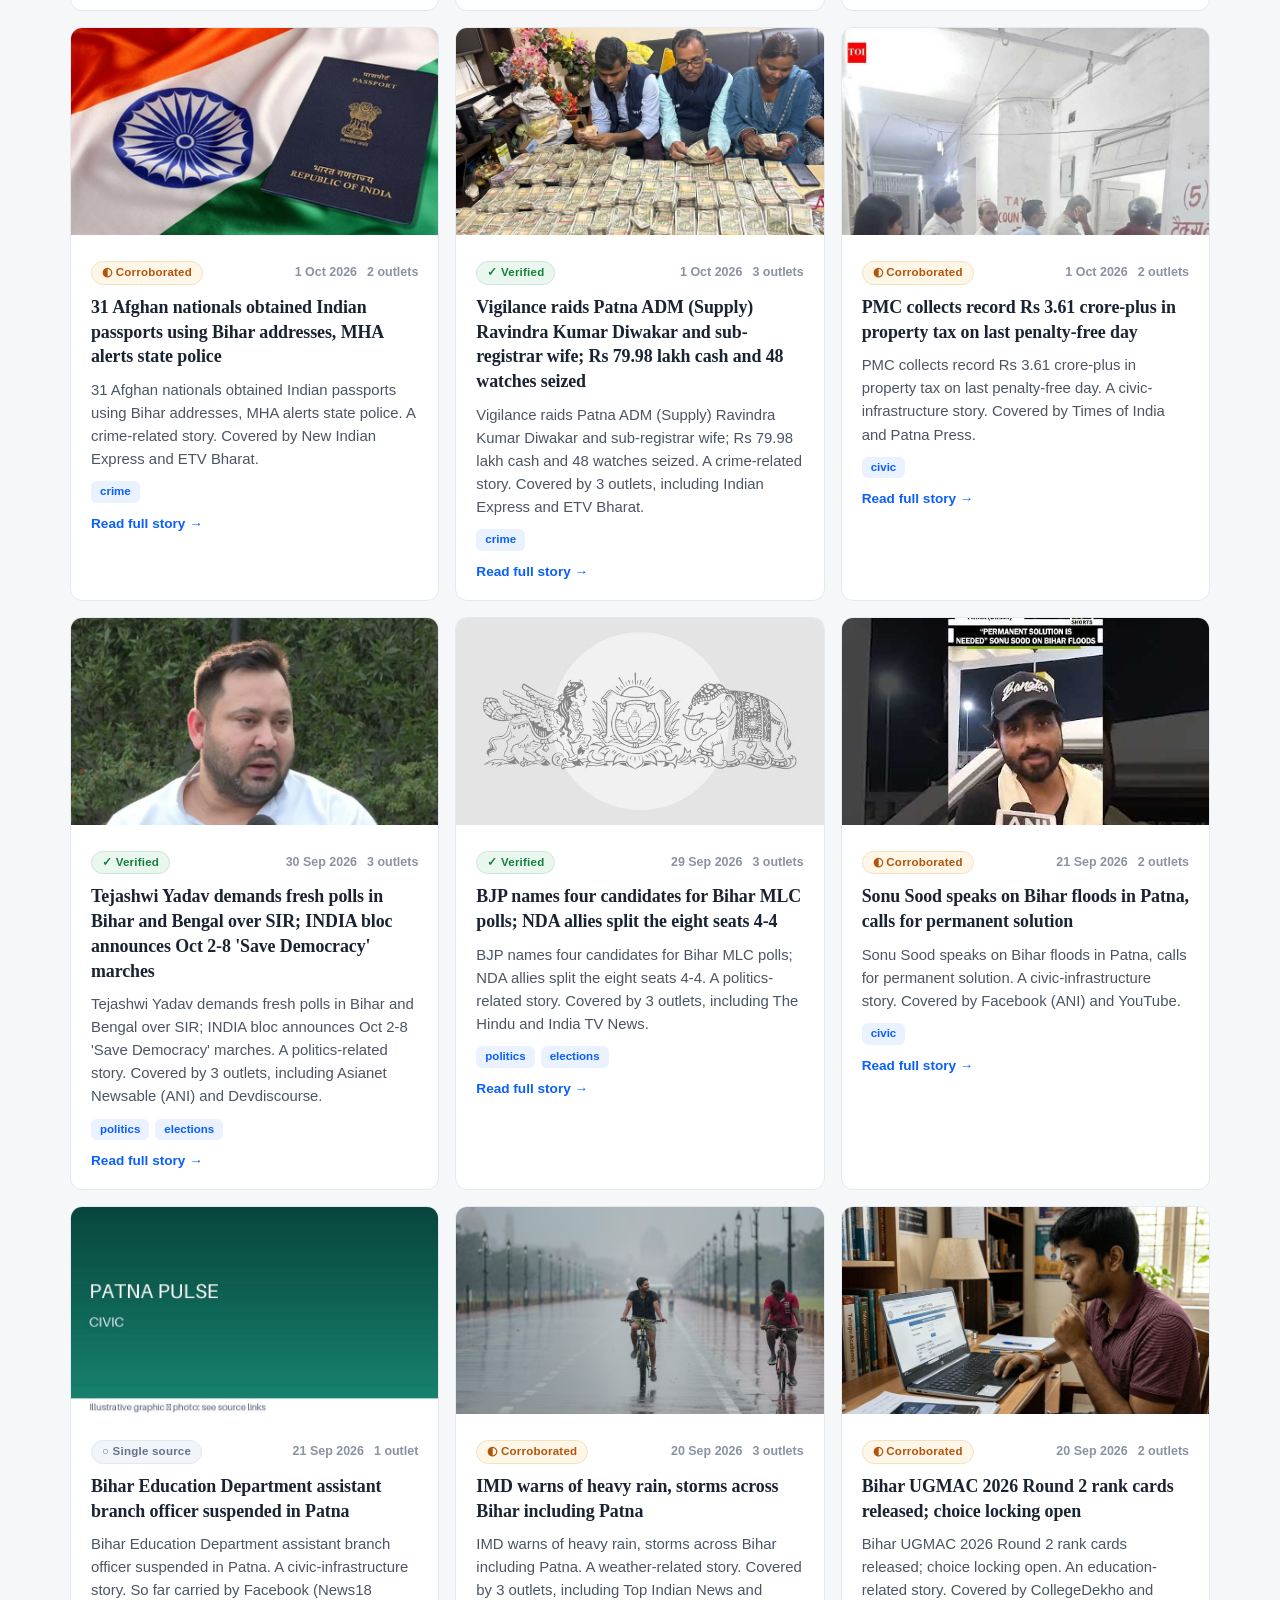
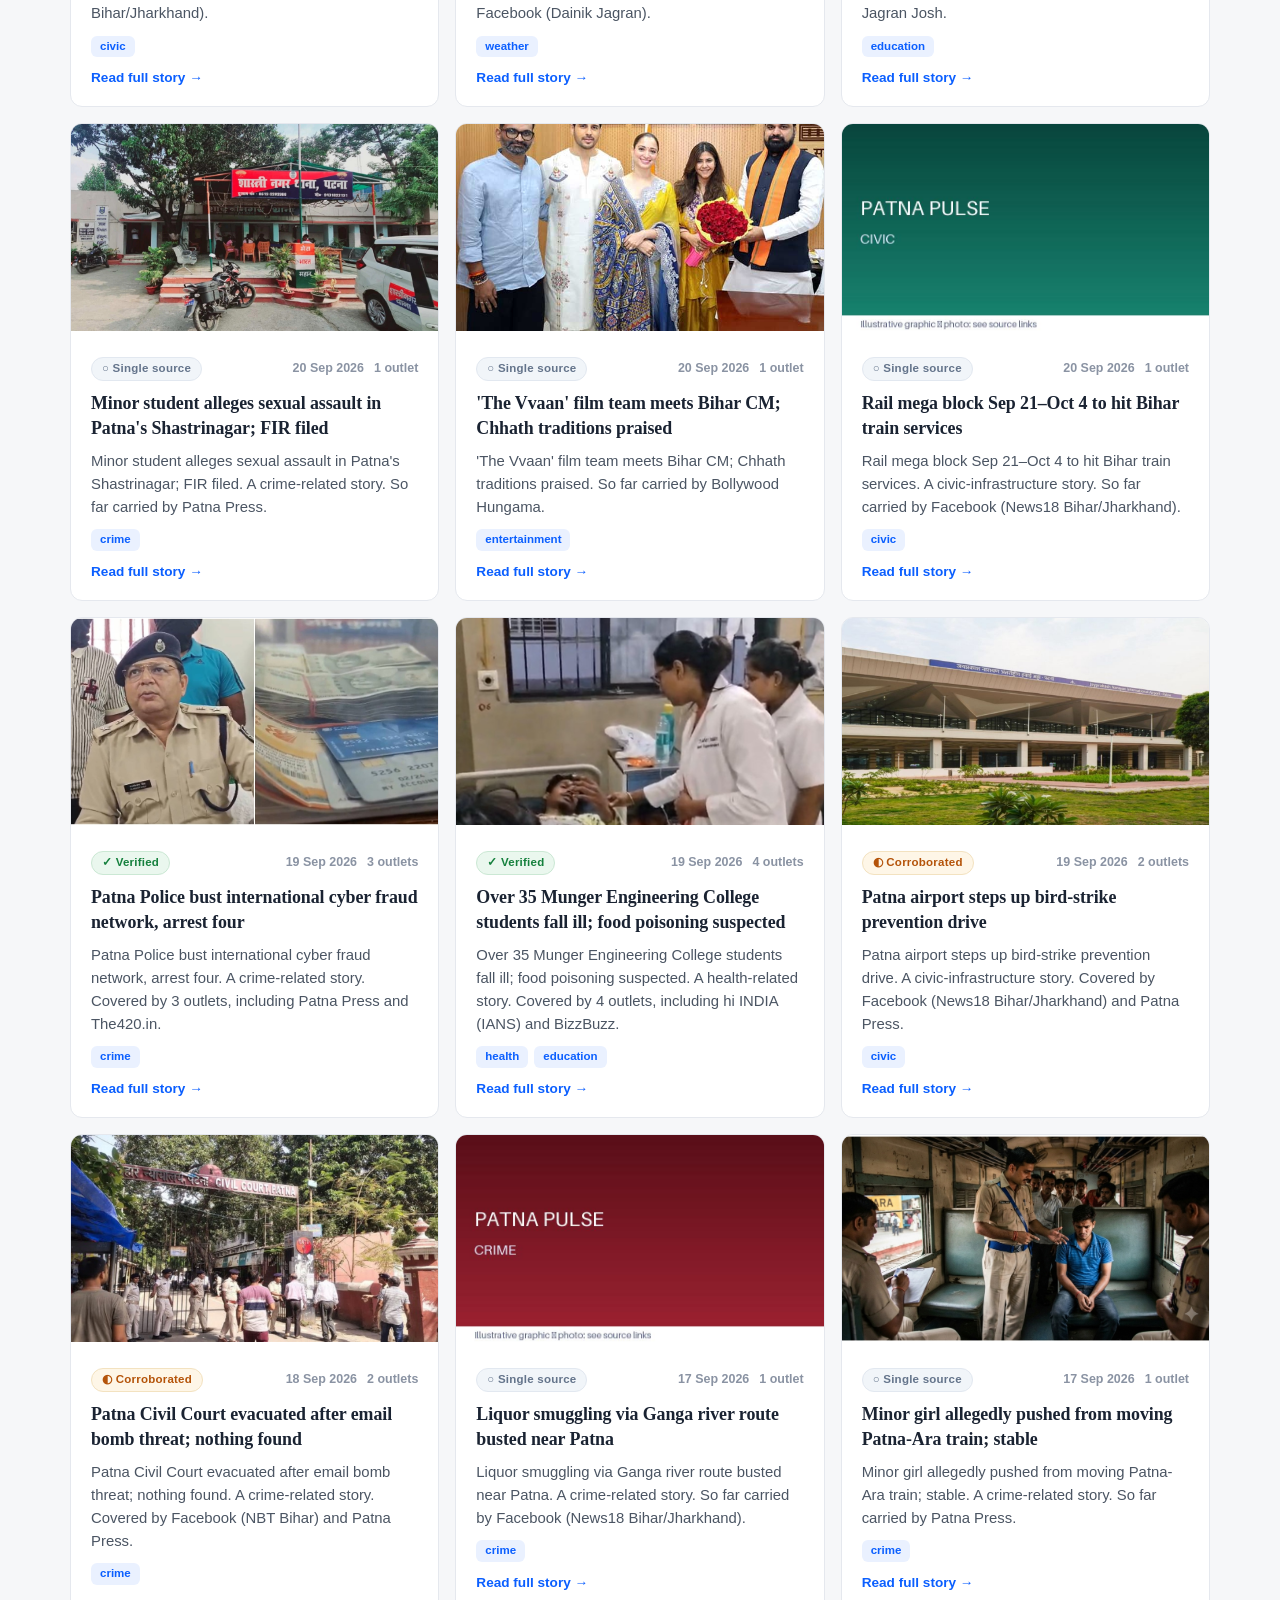
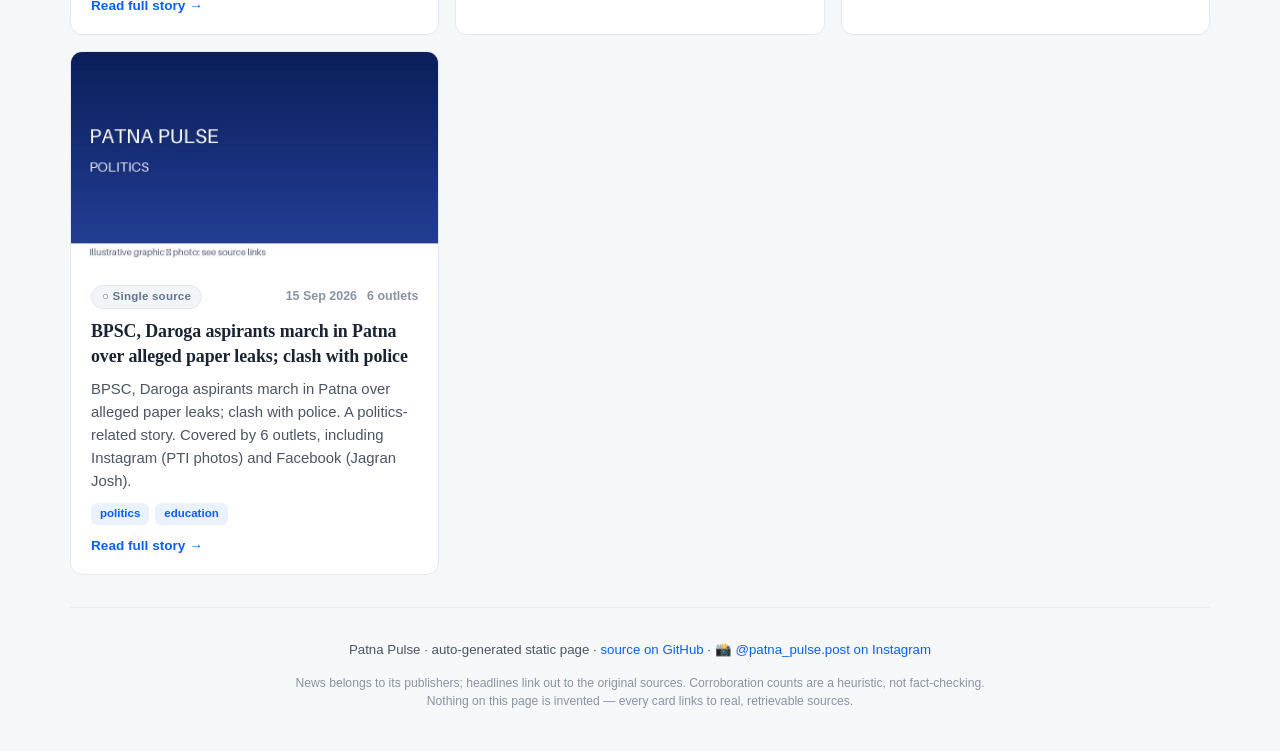
==== commit 533848c7: "Web visibility upgrade: OG/Twitter meta, onboarding section, PostHog + cookie banner" ====
--- a/index.html
+++ b/index.html
@@ -6,7 +6,48 @@
 <meta name="viewport" content="width=device-width, initial-scale=1.0">
 <title>Patna Pulse — Patna &amp; Bihar News, Newest First</title>
 <meta name="description" content="Patna & Bihar news, newest first — with short briefs and cross-source corroboration labels.">
+<meta property="og:type" content="website">
+<meta property="og:site_name" content="Patna Pulse">
+<meta property="og:title" content="Patna Pulse — Patna &amp; Bihar News, Newest First">
+<meta property="og:description" content="Patna &amp; Bihar news, newest first — with short briefs and cross-source corroboration labels.">
+<meta property="og:url" content="https://niteshlhsnda-droid.github.io/patna-pulse/">
+<meta property="og:image" content="https://niteshlhsnda-droid.github.io/patna-pulse/og-image.png">
+<meta name="twitter:card" content="summary_large_image">
+<meta name="twitter:title" content="Patna Pulse — Patna &amp; Bihar News, Newest First">
+<meta name="twitter:description" content="Patna &amp; Bihar news, newest first — with short briefs and cross-source corroboration labels.">
+<meta name="twitter:image" content="https://niteshlhsnda-droid.github.io/patna-pulse/og-image.png">
+<meta name="theme-color" content="#0a0e3a">
 <link rel="stylesheet" href="styles.css">
+<script>
+(function(){
+  var POSTHOG_KEY="__POSTHOG_KEY__";
+  var POSTHOG_HOST="__POSTHOG_HOST__";
+  if(!POSTHOG_HOST||POSTHOG_HOST.indexOf("__POSTHOG_HOST__")===0){POSTHOG_HOST="https://us.i.posthog.com";}
+  function loadPH(){
+    if(window.posthog||!POSTHOG_KEY||POSTHOG_KEY.indexOf("__POSTHOG_KEY__")===0)return;
+    var s=document.createElement("script");s.async=true;
+    s.src=POSTHOG_HOST.replace(/\/$/,"")+"/static/array.js";
+    s.onload=function(){try{posthog.init(POSTHOG_KEY,{api_host:POSTHOG_HOST,capture_pageview:true,autocapture:true});}catch(e){}};
+    document.head.appendChild(s);
+  }
+  try{if(localStorage.getItem("cc-consent")==="accepted"){loadPH();}}catch(e){}
+  window.__loadPostHog=loadPH;
+})();
+</script>
+<style>
+/* Onboarding section + cookie consent banner */
+.onboard{background:var(--card);border:1px solid var(--line);border-radius:var(--radius);padding:14px 18px;margin:18px 0 0}
+.onboard h2{margin:0 0 8px;font-size:1rem;font-weight:800;letter-spacing:-0.01em}
+.onboard ol{margin:0;padding-left:22px;font-size:.9rem;color:var(--ink-soft)}
+.onboard li{margin:4px 0}
+.onboard li strong{color:var(--ink)}
+#cc-banner{position:fixed;left:16px;right:16px;bottom:16px;max-width:560px;margin:0 auto;z-index:1000;background:#0a0e3a;color:#e8ecf7;border-radius:14px;padding:14px 16px;box-shadow:0 8px 30px rgba(0,0,0,.35);font-family:inherit;font-size:.88rem;line-height:1.45}
+#cc-banner[hidden]{display:none}
+#cc-banner p{margin:0 0 10px}
+#cc-btns{display:flex;gap:10px}
+#cc-accept{background:#ff7a1a;color:#0a0e3a;border:none;border-radius:999px;padding:8px 18px;font-weight:700;cursor:pointer;font:inherit}
+#cc-decline{background:transparent;color:#c9d2e8;border:1px solid #3a4470;border-radius:999px;padding:8px 18px;cursor:pointer;font:inherit}
+</style>
 </head>
 <body>
 
@@ -36,6 +77,16 @@
       Always open the source links and judge for yourself.</p>
   </section>
 
+  <section class="onboard" aria-label="New here? Start here">
+    <h2>New here? Start here 👋</h2>
+    <ol>
+      <li><strong>Read today's top stories</strong> — newest first, every story in brief.</li>
+      <li><strong>Check the genuineness badge</strong> on each story — <span class="badge b-verified">Verified</span>, <span class="badge b-corroborated">Corroborated</span>, or <span class="badge b-single">Single source</span>.</li>
+      <li><strong>Filter by topic or search</strong> to jump straight to what matters to you.</li>
+      <li><strong>Follow <a href="https://www.instagram.com/patna_pulse.post/">@patna_pulse.post</a> on Instagram</strong> for the video reels.</li>
+    </ol>
+  </section>
+
   <section class="controls" aria-label="Filters">
     <input id="search" type="search" placeholder="Search headlines or briefs…" aria-label="Search stories">
     <div class="chip-row" id="topic-chips" role="group" aria-label="Filter by topic"></div>
@@ -59,5 +110,24 @@
 
 <div id="modal-root"></div>
 <script src="app.js"></script>
+<div id="cc-banner" hidden role="dialog" aria-label="Cookie consent">
+  <p>We use optional analytics cookies (PostHog) to understand visits and improve the site. No ads, no cross-site tracking.</p>
+  <div id="cc-btns"><button id="cc-accept">Accept</button><button id="cc-decline">Decline</button></div>
+</div>
+<script>
+(function(){
+  var b=document.getElementById("cc-banner");
+  function hide(){b.hidden=true;}
+  document.getElementById("cc-accept").addEventListener("click",function(){
+    try{localStorage.setItem("cc-consent","accepted");}catch(e){}
+    hide();try{if(window.__loadPostHog)window.__loadPostHog();}catch(e){}
+  });
+  document.getElementById("cc-decline").addEventListener("click",function(){
+    try{localStorage.setItem("cc-consent","declined");}catch(e){}
+    hide();
+  });
+  try{if(!localStorage.getItem("cc-consent")){b.hidden=false;}}catch(e){b.hidden=false;}
+})();
+</script>
 </body>
 </html>
--- a/styles.css
+++ b/styles.css
@@ -135,6 +135,59 @@
 
 .empty { text-align: center; color: var(--ink-faint); padding: 40px 0; }
 
+/* ---- Thumbnails + detail view (A3) ---- */
+.card { cursor: pointer; overflow: hidden; padding: 0; }
+.card > *:not(.card-thumb) { margin-left: 20px; margin-right: 20px; }
+.card > *:first-child:not(.card-thumb) { margin-top: 18px; }
+.card > *:last-child { margin-bottom: 18px; }
+.card:focus { outline: 2px solid var(--accent); }
+.card-thumb { margin: 0 !important; aspect-ratio: 16 / 9; overflow: hidden; background: var(--line); }
+.card-thumb img { width: 100%; height: 100%; object-fit: cover; display: block; }
+.card .card-top { margin-top: 16px; }
+.read-more { font-size: 0.85rem; font-weight: 700; color: var(--accent-ink); }
+.card:hover .read-more { text-decoration: underline; }
+
+.lead-card { cursor: pointer; }
+.lead-card:focus { outline: 2px solid var(--accent); }
+.lead-grid { display: grid; grid-template-columns: 380px 1fr; gap: 22px; align-items: start; }
+.lead-thumb { border-radius: 8px; overflow: hidden; background: var(--line); aspect-ratio: 16 / 10; }
+.lead-thumb img { width: 100%; height: 100%; object-fit: cover; display: block; }
+@media (max-width: 760px) { .lead-grid { grid-template-columns: 1fr; } }
+
+.modal-backdrop {
+  position: fixed; inset: 0; background: rgba(15, 23, 42, 0.55);
+  z-index: 100; display: flex; align-items: flex-start; justify-content: center;
+  padding: 36px 16px; overflow-y: auto;
+}
+.modal {
+  background: var(--card); border-radius: 16px; max-width: 760px; width: 100%;
+  padding: 28px 30px; position: relative; margin: auto 0;
+  box-shadow: 0 24px 64px rgba(15, 23, 42, 0.25);
+}
+.modal-close {
+  position: absolute; top: 12px; right: 12px; width: 36px; height: 36px;
+  border-radius: 50%; border: 1px solid var(--line); background: var(--card);
+  font-size: 1rem; cursor: pointer; color: var(--ink-soft); line-height: 1;
+}
+.modal-close:hover { background: var(--bg); color: var(--ink); }
+.modal-thumb { border-radius: 10px; overflow: hidden; background: var(--line); margin-bottom: 6px; }
+.modal-thumb img { width: 100%; max-height: 380px; object-fit: cover; display: block; }
+.img-credit { font-size: 0.78rem; color: var(--ink-faint); margin: 0 0 12px; }
+.modal-top { display: flex; align-items: center; justify-content: space-between; gap: 10px; margin-bottom: 10px; }
+.modal h2 { font-family: var(--serif); font-size: 1.5rem; line-height: 1.32; margin: 0 0 10px; }
+.genuine-note {
+  font-size: 0.85rem; color: var(--ink-soft); background: var(--bg);
+  border-left: 3px solid var(--accent); padding: 8px 12px; margin: 0 0 14px; border-radius: 0 8px 8px 0;
+}
+.modal .card-topics { margin-bottom: 14px; }
+.modal-summary { font-size: 1.02rem; line-height: 1.65; margin: 0 0 12px; }
+.modal-brief { font-size: 0.95rem; color: var(--ink-soft); margin: 0 0 16px; }
+.modal-sources { border-top: 1px dashed var(--line); padding-top: 12px; margin-bottom: 10px; }
+.modal-source-list { display: block; }
+.modal-source-list li { margin-bottom: 6px; font-size: 0.92rem; }
+.src-type { margin-right: 2px; }
+.modal-fine { font-size: 0.78rem; color: var(--ink-faint); margin: 0; }
+
 .site-footer {
   margin: 32px 0 40px; padding-top: 18px; border-top: 1px solid var(--line);
   font-size: 0.83rem; color: var(--ink-soft); text-align: center;
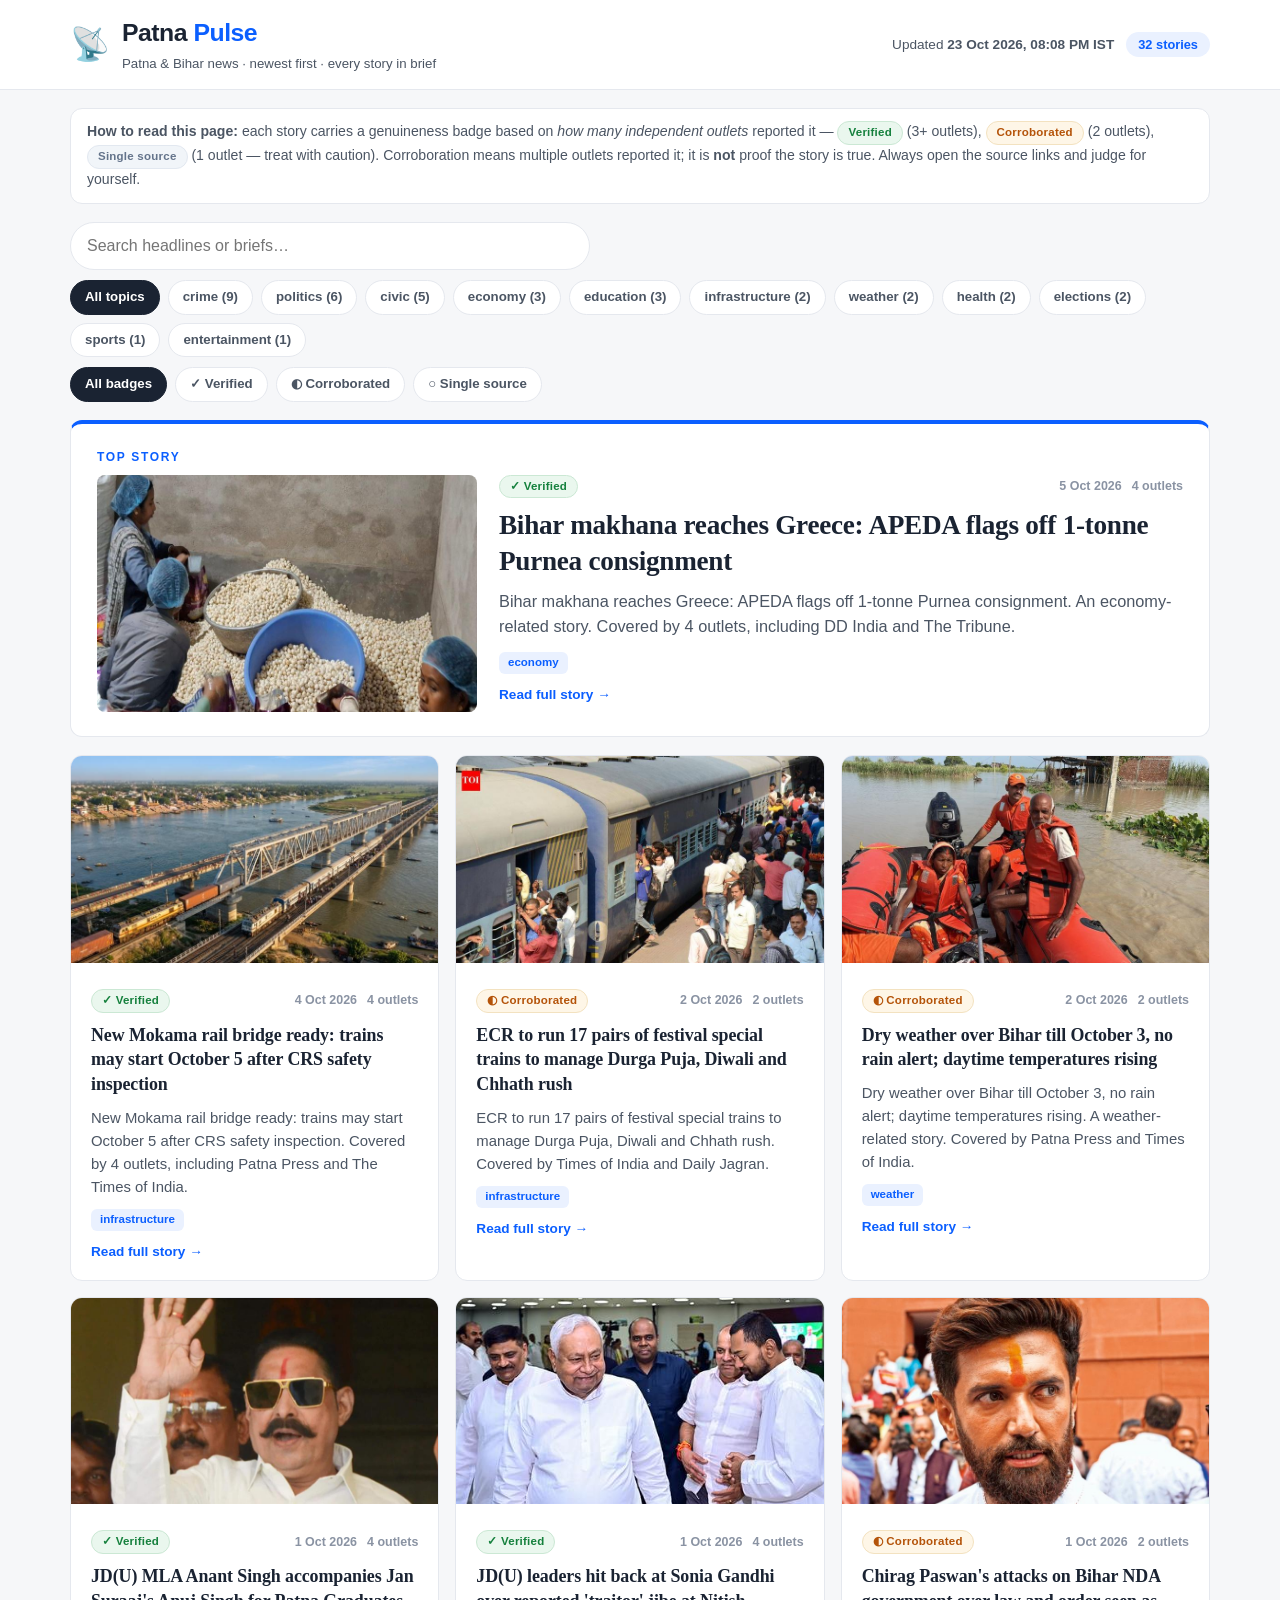
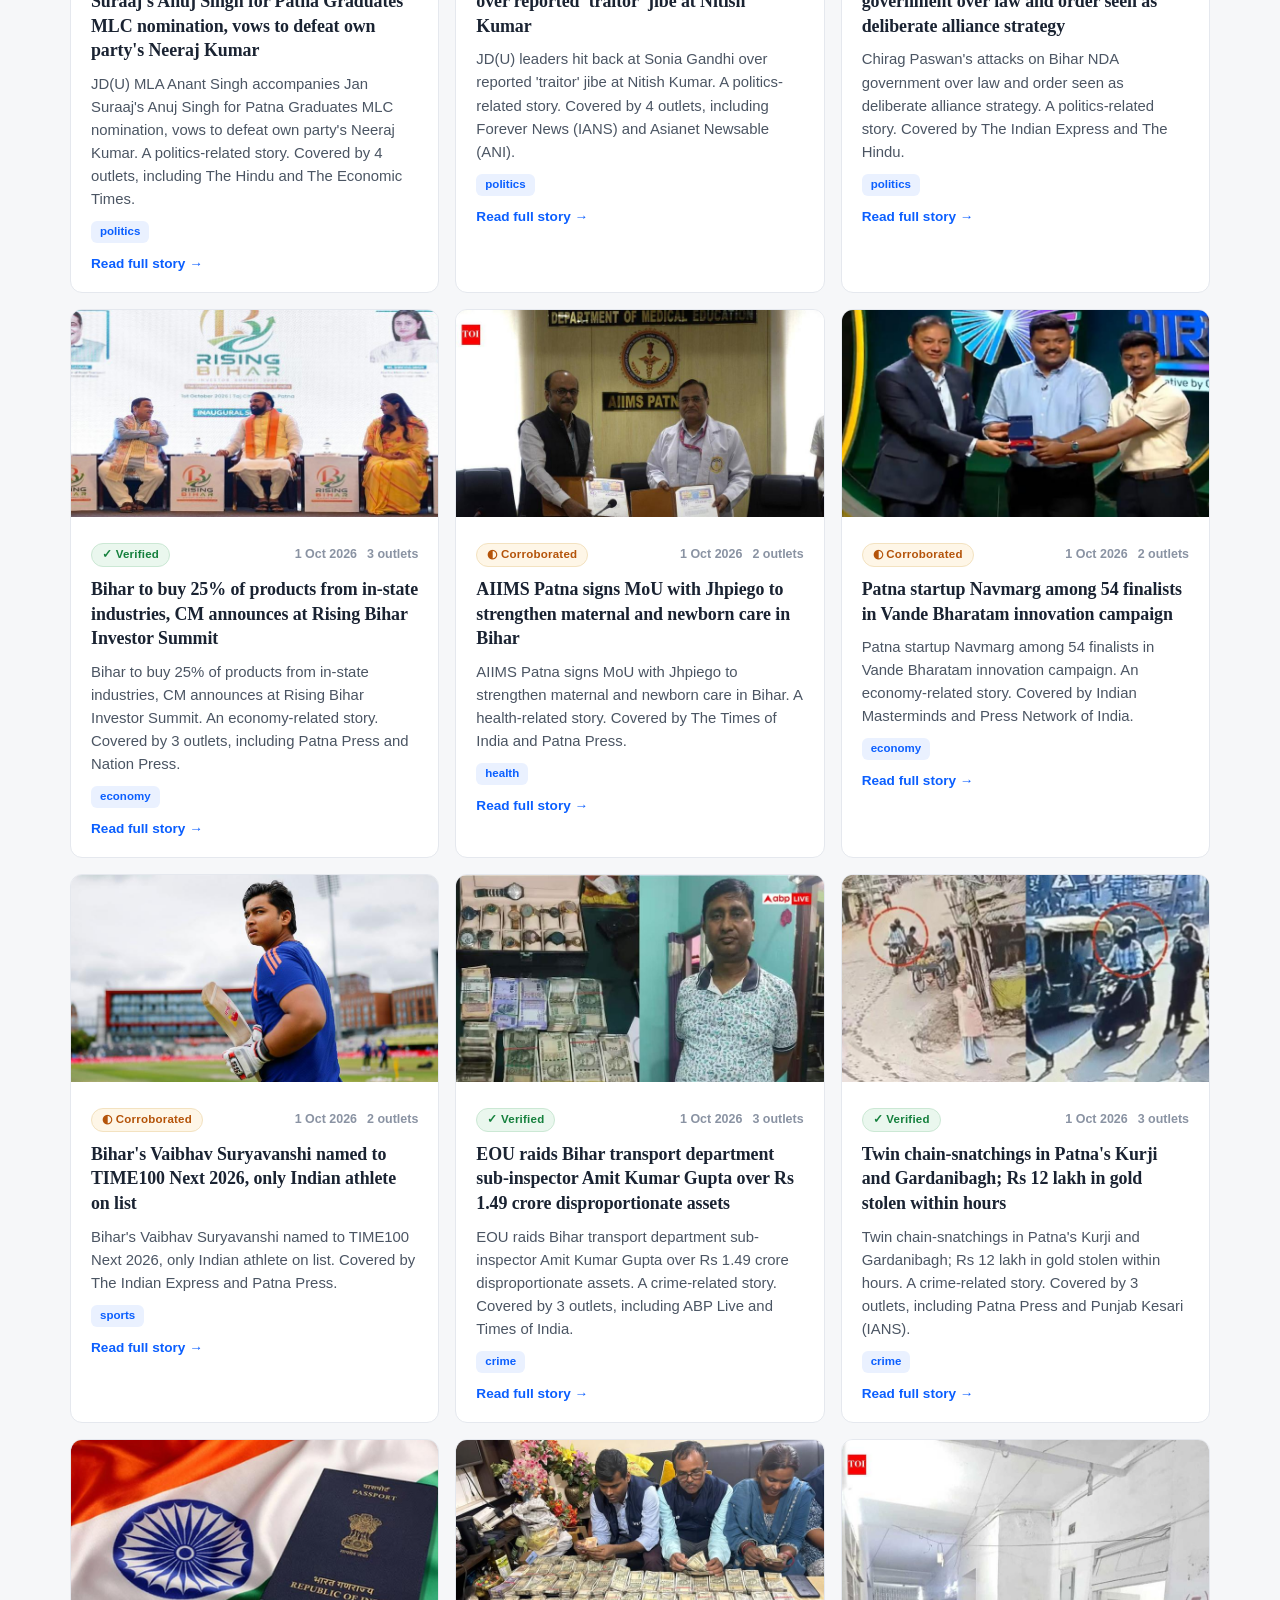
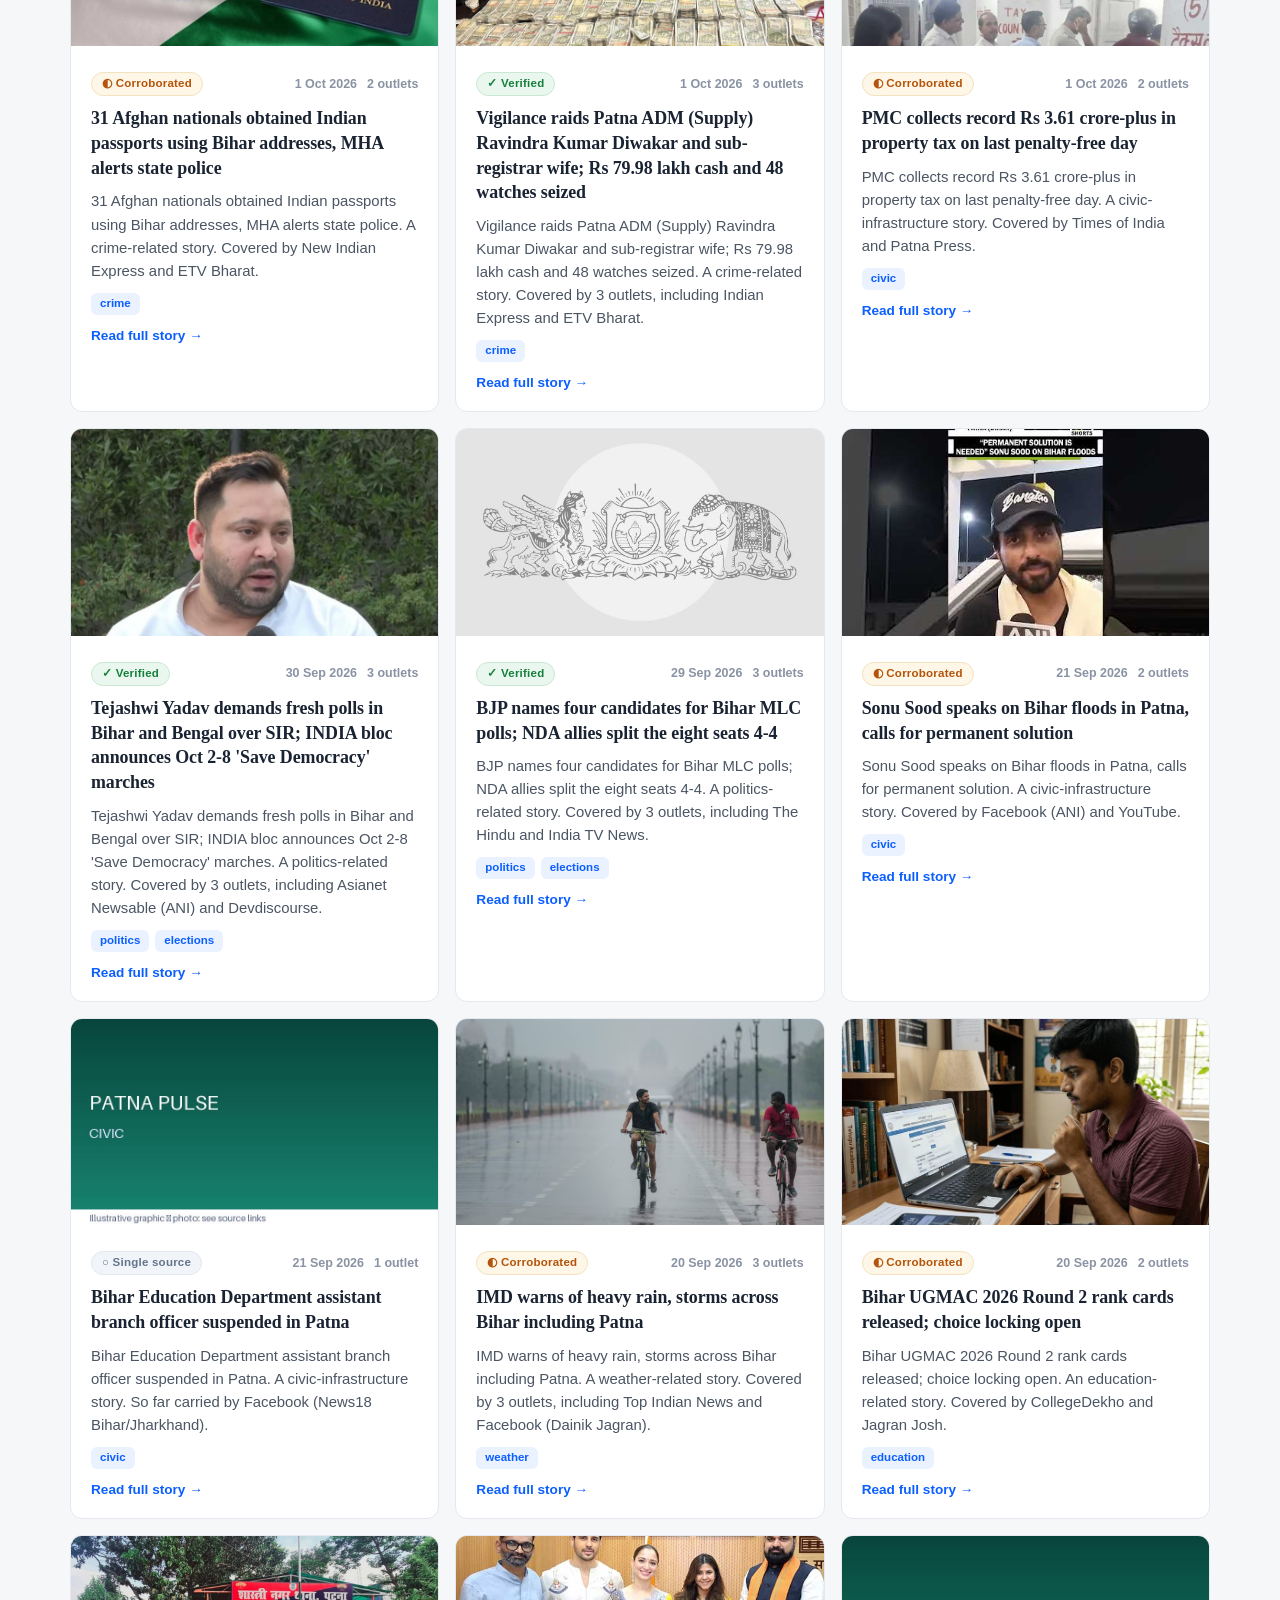
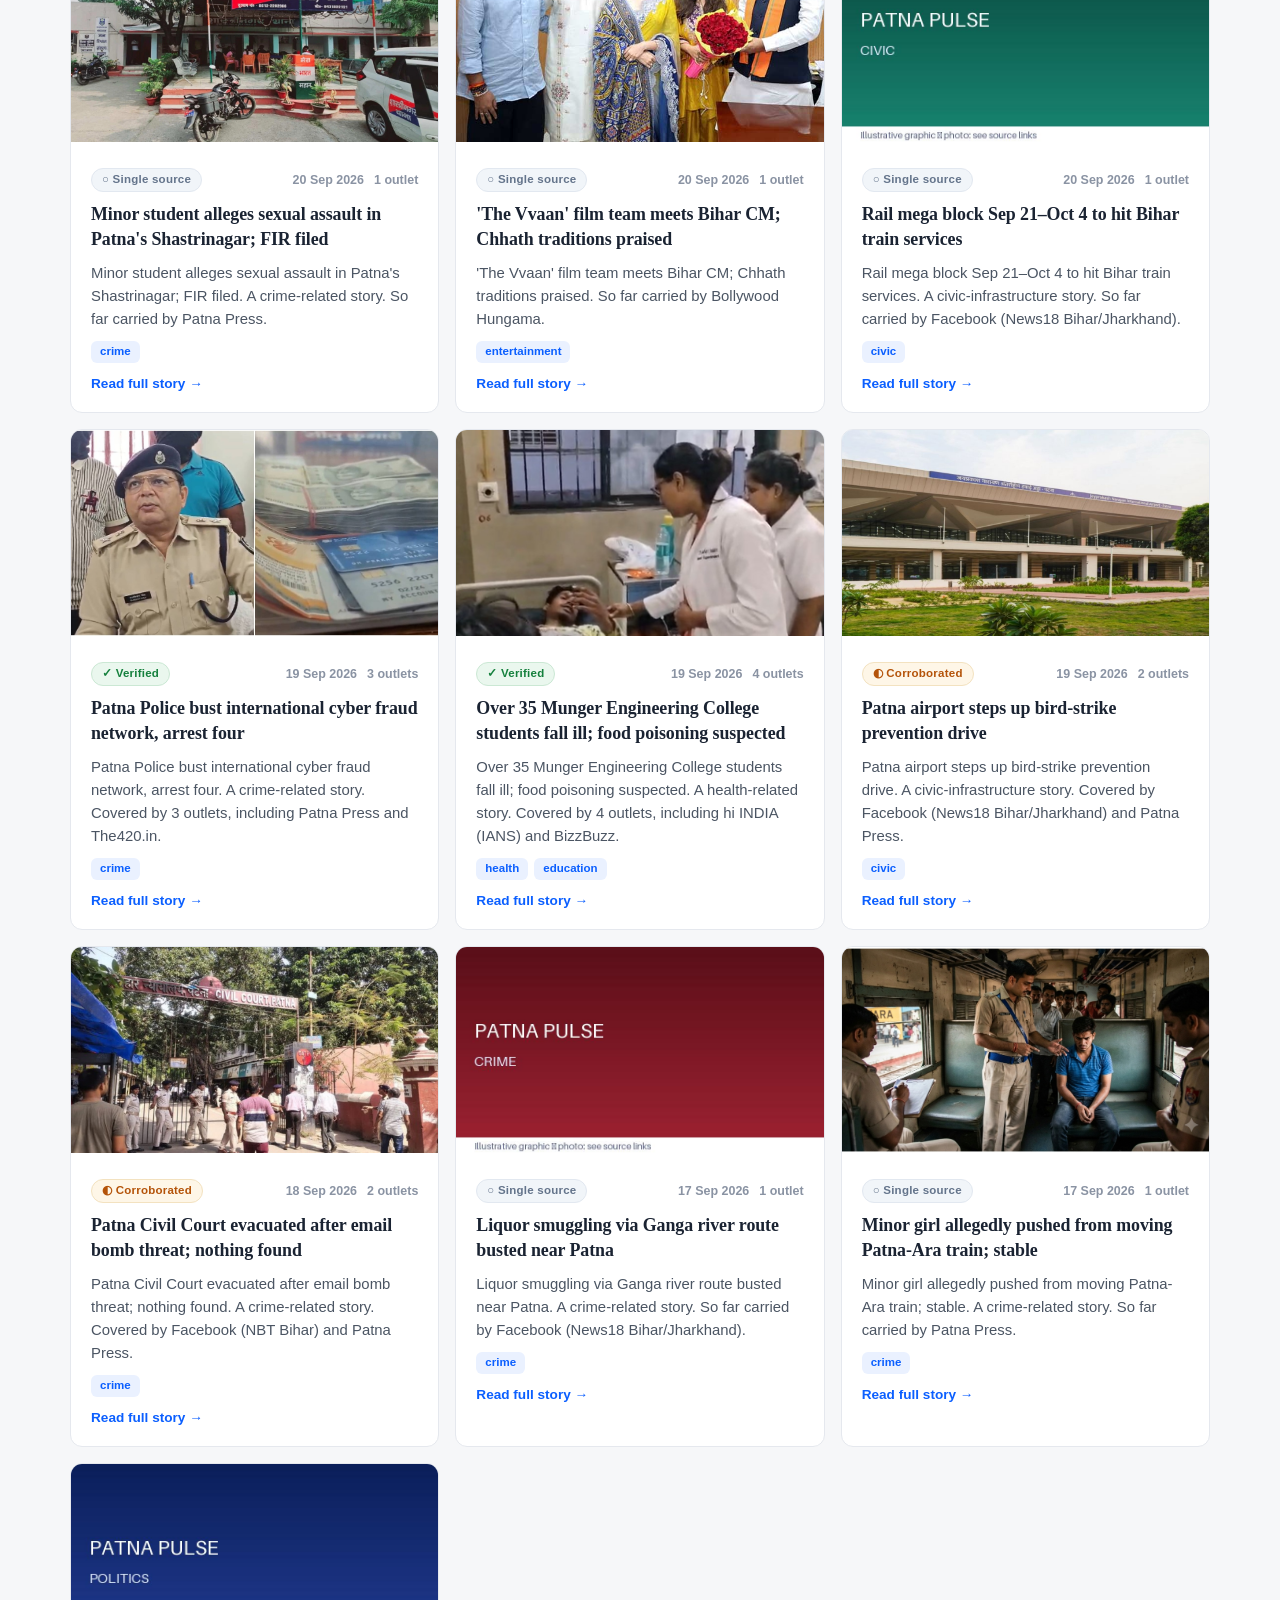
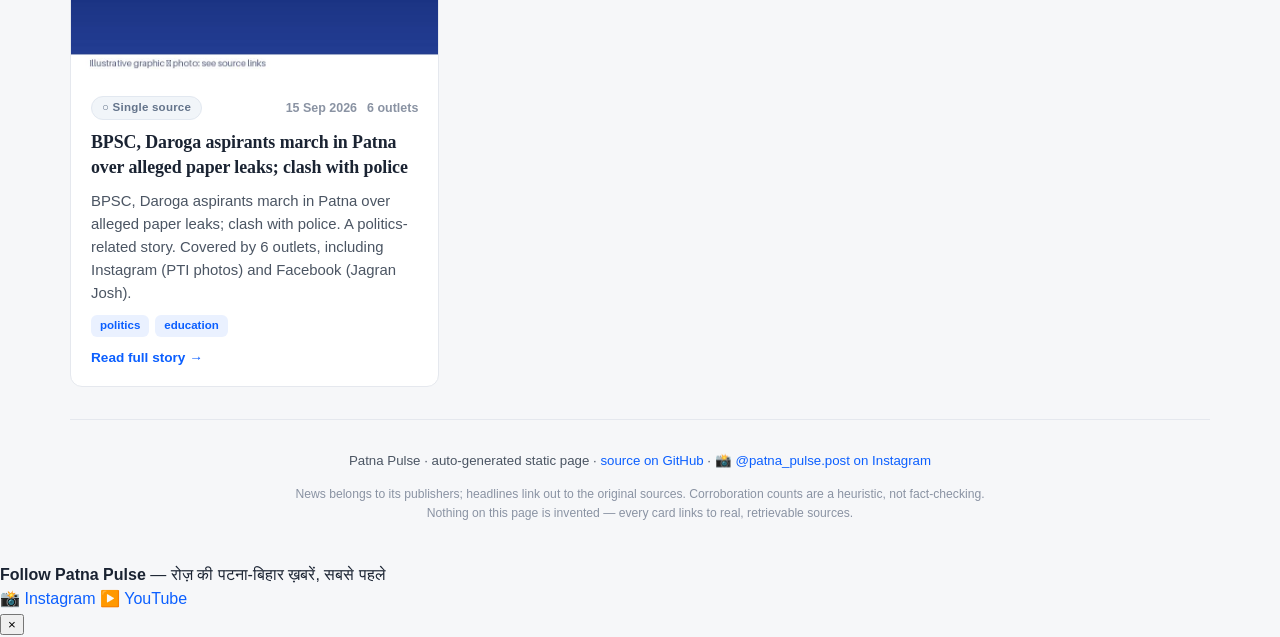
==== commit 1171714a: "Redesign: light theme with story briefs (index.html)" ====
--- a/index.html
+++ b/index.html
@@ -6,48 +6,7 @@
 <meta name="viewport" content="width=device-width, initial-scale=1.0">
 <title>Patna Pulse — Patna &amp; Bihar News, Newest First</title>
 <meta name="description" content="Patna & Bihar news, newest first — with short briefs and cross-source corroboration labels.">
-<meta property="og:type" content="website">
-<meta property="og:site_name" content="Patna Pulse">
-<meta property="og:title" content="Patna Pulse — Patna &amp; Bihar News, Newest First">
-<meta property="og:description" content="Patna &amp; Bihar news, newest first — with short briefs and cross-source corroboration labels.">
-<meta property="og:url" content="https://niteshlhsnda-droid.github.io/patna-pulse/">
-<meta property="og:image" content="https://niteshlhsnda-droid.github.io/patna-pulse/og-image.png">
-<meta name="twitter:card" content="summary_large_image">
-<meta name="twitter:title" content="Patna Pulse — Patna &amp; Bihar News, Newest First">
-<meta name="twitter:description" content="Patna &amp; Bihar news, newest first — with short briefs and cross-source corroboration labels.">
-<meta name="twitter:image" content="https://niteshlhsnda-droid.github.io/patna-pulse/og-image.png">
-<meta name="theme-color" content="#0a0e3a">
 <link rel="stylesheet" href="styles.css">
-<script>
-(function(){
-  var POSTHOG_KEY="__POSTHOG_KEY__";
-  var POSTHOG_HOST="__POSTHOG_HOST__";
-  if(!POSTHOG_HOST||POSTHOG_HOST.indexOf("__POSTHOG_HOST__")===0){POSTHOG_HOST="https://us.i.posthog.com";}
-  function loadPH(){
-    if(window.posthog||!POSTHOG_KEY||POSTHOG_KEY.indexOf("__POSTHOG_KEY__")===0)return;
-    var s=document.createElement("script");s.async=true;
-    s.src=POSTHOG_HOST.replace(/\/$/,"")+"/static/array.js";
-    s.onload=function(){try{posthog.init(POSTHOG_KEY,{api_host:POSTHOG_HOST,capture_pageview:true,autocapture:true});}catch(e){}};
-    document.head.appendChild(s);
-  }
-  try{if(localStorage.getItem("cc-consent")==="accepted"){loadPH();}}catch(e){}
-  window.__loadPostHog=loadPH;
-})();
-</script>
-<style>
-/* Onboarding section + cookie consent banner */
-.onboard{background:var(--card);border:1px solid var(--line);border-radius:var(--radius);padding:14px 18px;margin:18px 0 0}
-.onboard h2{margin:0 0 8px;font-size:1rem;font-weight:800;letter-spacing:-0.01em}
-.onboard ol{margin:0;padding-left:22px;font-size:.9rem;color:var(--ink-soft)}
-.onboard li{margin:4px 0}
-.onboard li strong{color:var(--ink)}
-#cc-banner{position:fixed;left:16px;right:16px;bottom:16px;max-width:560px;margin:0 auto;z-index:1000;background:#0a0e3a;color:#e8ecf7;border-radius:14px;padding:14px 16px;box-shadow:0 8px 30px rgba(0,0,0,.35);font-family:inherit;font-size:.88rem;line-height:1.45}
-#cc-banner[hidden]{display:none}
-#cc-banner p{margin:0 0 10px}
-#cc-btns{display:flex;gap:10px}
-#cc-accept{background:#ff7a1a;color:#0a0e3a;border:none;border-radius:999px;padding:8px 18px;font-weight:700;cursor:pointer;font:inherit}
-#cc-decline{background:transparent;color:#c9d2e8;border:1px solid #3a4470;border-radius:999px;padding:8px 18px;cursor:pointer;font:inherit}
-</style>
 </head>
 <body>
 
@@ -77,16 +36,6 @@
       Always open the source links and judge for yourself.</p>
   </section>
 
-  <section class="onboard" aria-label="New here? Start here">
-    <h2>New here? Start here 👋</h2>
-    <ol>
-      <li><strong>Read today's top stories</strong> — newest first, every story in brief.</li>
-      <li><strong>Check the genuineness badge</strong> on each story — <span class="badge b-verified">Verified</span>, <span class="badge b-corroborated">Corroborated</span>, or <span class="badge b-single">Single source</span>.</li>
-      <li><strong>Filter by topic or search</strong> to jump straight to what matters to you.</li>
-      <li><strong>Follow <a href="https://www.instagram.com/patna_pulse.post/">@patna_pulse.post</a> on Instagram</strong> for the video reels.</li>
-    </ol>
-  </section>
-
   <section class="controls" aria-label="Filters">
     <input id="search" type="search" placeholder="Search headlines or briefs…" aria-label="Search stories">
     <div class="chip-row" id="topic-chips" role="group" aria-label="Filter by topic"></div>
@@ -108,26 +57,15 @@
   </footer>
 </div>
 
-<div id="modal-root"></div>
+<div class="follow-banner" id="follow-banner" role="region" aria-label="Follow Patna Pulse">
+  <span class="follow-text"><strong>Follow Patna Pulse</strong> <span class="follow-sub">— रोज़ की पटना-बिहार ख़बरें, सबसे पहले</span></span>
+  <div class="follow-links">
+    <a class="follow-btn follow-ig" href="https://www.instagram.com/patna_pulse.post/" target="_blank" rel="noopener">📸 Instagram</a>
+    <a class="follow-btn follow-yt" href="https://www.youtube.com/@patna_pulse" target="_blank" rel="noopener">▶️ YouTube</a>
+  </div>
+  <button class="follow-close" id="follow-close" type="button" aria-label="Dismiss follow banner">×</button>
+</div>
+
 <script src="app.js"></script>
-<div id="cc-banner" hidden role="dialog" aria-label="Cookie consent">
-  <p>We use optional analytics cookies (PostHog) to understand visits and improve the site. No ads, no cross-site tracking.</p>
-  <div id="cc-btns"><button id="cc-accept">Accept</button><button id="cc-decline">Decline</button></div>
-</div>
-<script>
-(function(){
-  var b=document.getElementById("cc-banner");
-  function hide(){b.hidden=true;}
-  document.getElementById("cc-accept").addEventListener("click",function(){
-    try{localStorage.setItem("cc-consent","accepted");}catch(e){}
-    hide();try{if(window.__loadPostHog)window.__loadPostHog();}catch(e){}
-  });
-  document.getElementById("cc-decline").addEventListener("click",function(){
-    try{localStorage.setItem("cc-consent","declined");}catch(e){}
-    hide();
-  });
-  try{if(!localStorage.getItem("cc-consent")){b.hidden=false;}}catch(e){b.hidden=false;}
-})();
-</script>
 </body>
 </html>
